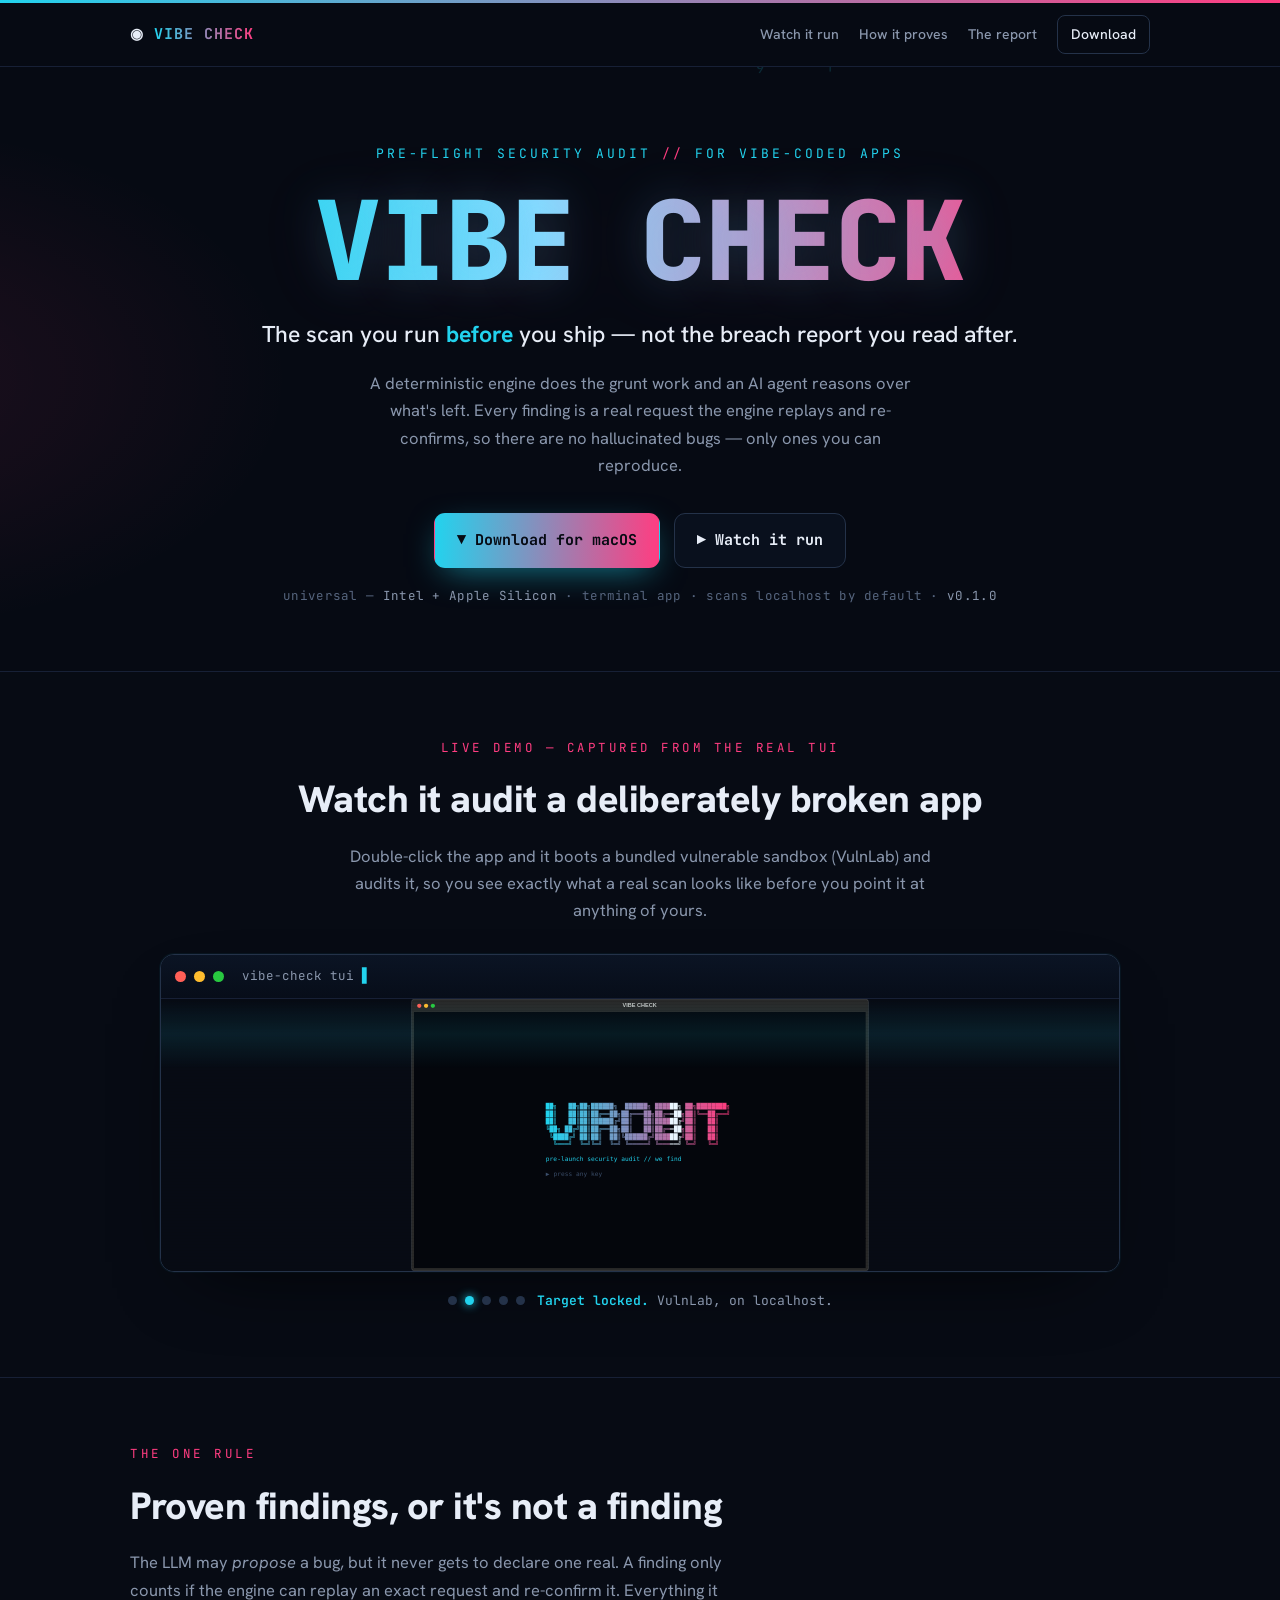
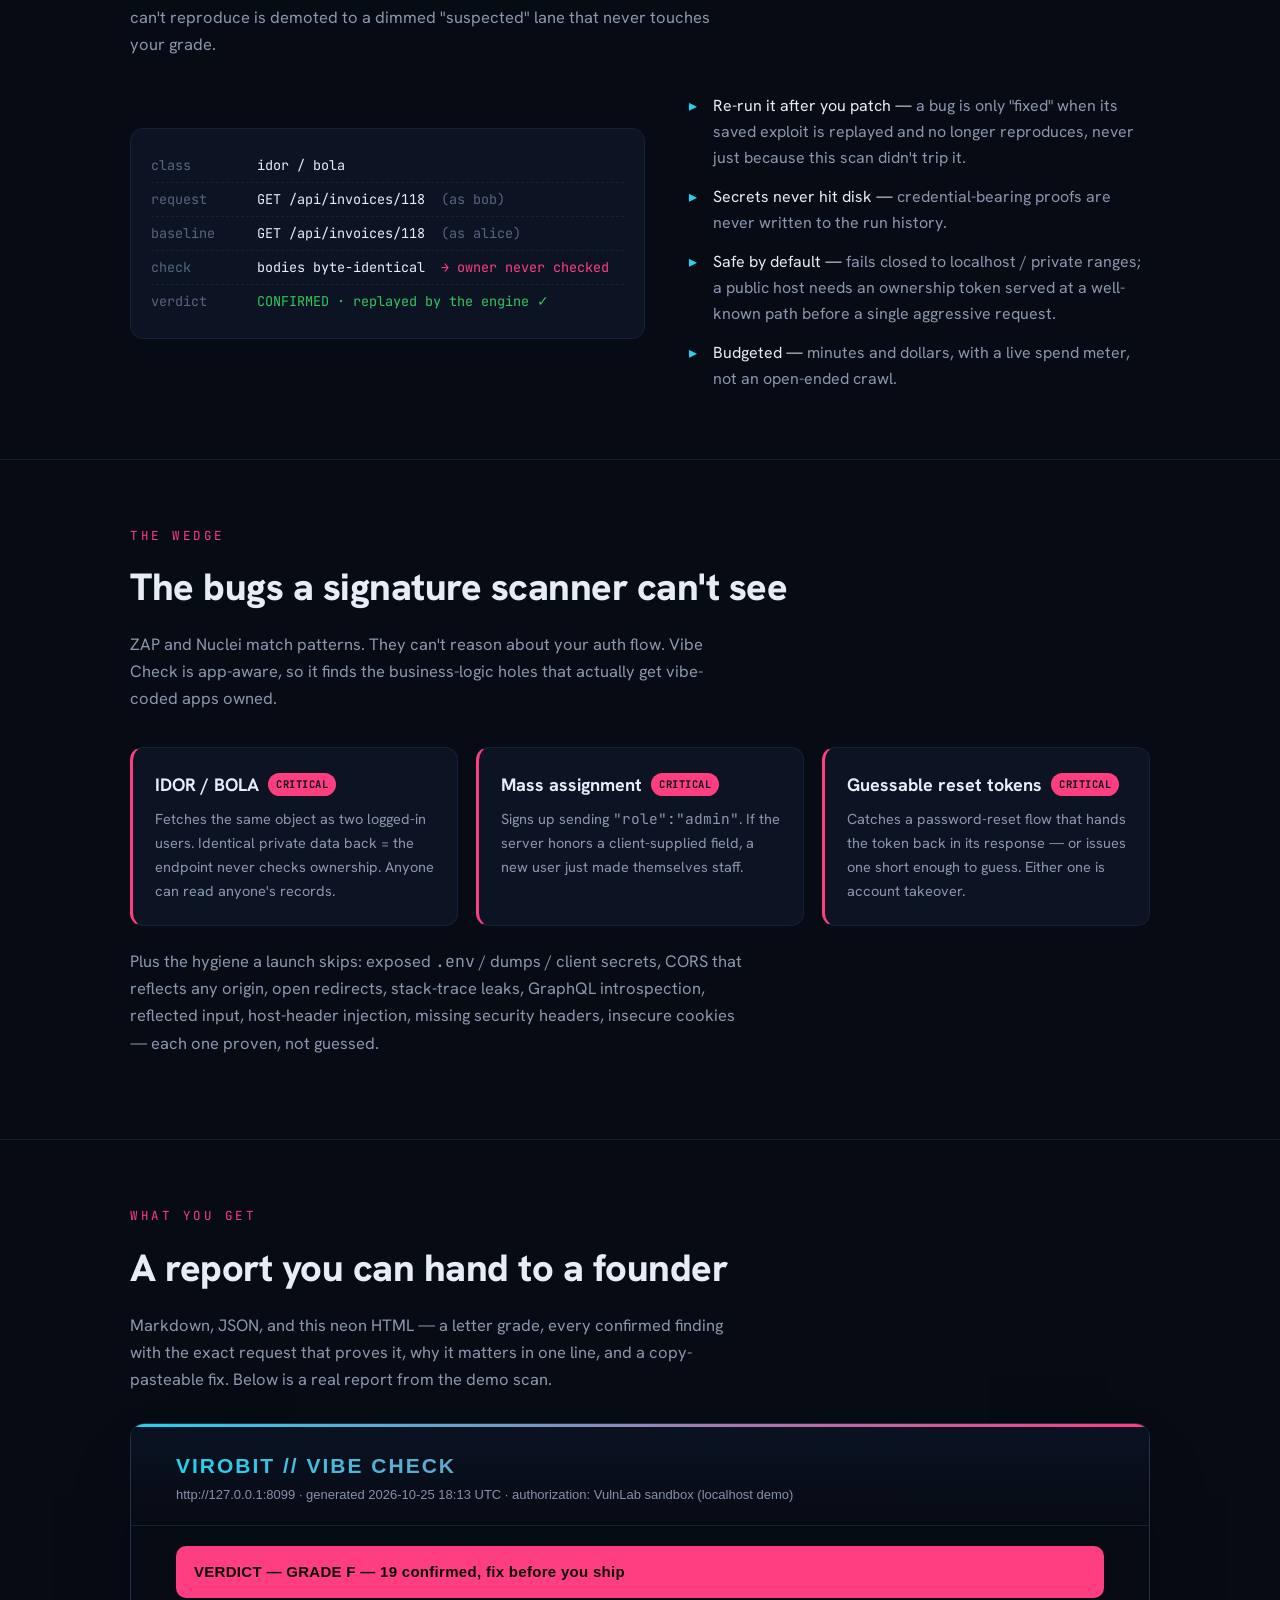
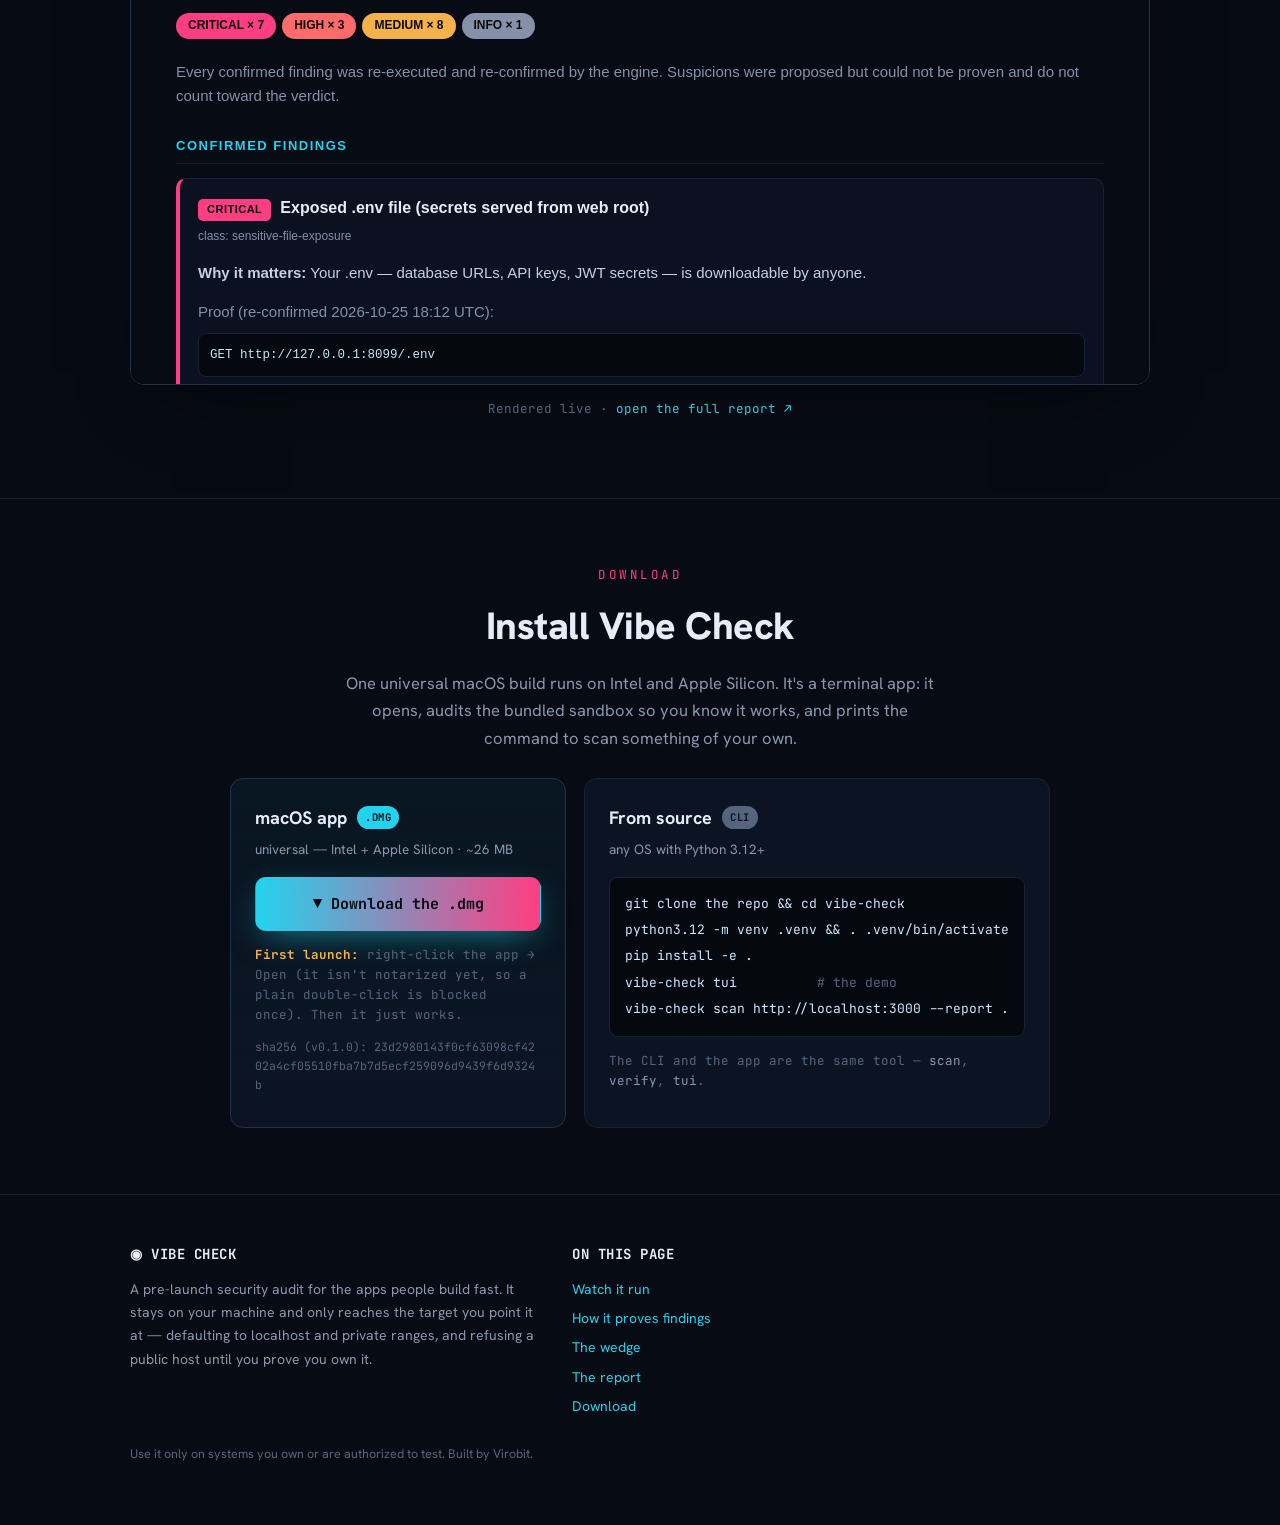
==== index.html @ 75e8737d "Vibe Check download page + showcase" ====
<!doctype html>
<html lang="en">
<head>
<meta charset="utf-8">
<meta name="viewport" content="width=device-width, initial-scale=1, viewport-fit=cover">
<title>Vibe Check</title>
<meta name="description" content="A light security audit you run before you ship a vibe-coded app. Proven findings only — every bug replayed by the engine, not guessed by an LLM.">
<link rel="preconnect" href="https://fonts.googleapis.com">
<link rel="preconnect" href="https://fonts.gstatic.com" crossorigin>
<link href="https://fonts.googleapis.com/css2?family=Hanken+Grotesk:wght@400;500;600;800&family=JetBrains+Mono:wght@400;500;700;800&display=swap" rel="stylesheet">
<style>
  /* Layout: a single dark "terminal screen" column — neon-on-navy, the program's own palette.
     Committed single dark theme by design (a neon terminal), so every color is explicit. */
  :root{
    --bg:#070b14; --bg2:#0a0f1c; --panel:#0c1424; --line:#172036; --line2:#243249;
    --cyan:#22d3ee; --mag:#ff3d81; --ink:#e7edf7; --mut:#8a97ad; --dim:#56657e;
    --crit:#ff3d81; --warn:#f5b14a; --ok:#34c759;
    --mono:"JetBrains Mono",ui-monospace,SFMono-Regular,Menlo,monospace;
    --sans:"Hanken Grotesk",ui-sans-serif,-apple-system,"Segoe UI",Roboto,sans-serif;
    --maxw:1060px;
    color-scheme:dark;
  }
  *{box-sizing:border-box}
  html{-webkit-text-size-adjust:100%}
  body{
    margin:0; background:var(--bg); color:var(--ink);
    font:16px/1.65 var(--sans); overflow-x:hidden;
    background-image:
      radial-gradient(900px 500px at 80% -10%, rgba(34,211,238,.10), transparent 60%),
      radial-gradient(760px 460px at -10% 8%, rgba(255,61,129,.10), transparent 55%);
  }
  a{color:var(--cyan); text-decoration:none}
  a:hover{text-decoration:underline}
  .wrap{max-width:var(--maxw); margin:0 auto;
    padding-left:max(20px,env(safe-area-inset-left,0px)); padding-right:max(20px,env(safe-area-inset-right,0px));}
  .mono{font-family:var(--mono)}
  h1,h2,h3{text-wrap:balance; margin:0}

  /* top hairline */
  .beam{height:3px; background:linear-gradient(90deg,var(--cyan),var(--mag)); position:sticky; top:0; z-index:40}

  /* nav */
  nav{border-bottom:1px solid var(--line); background:rgba(7,11,20,.78); backdrop-filter:blur(8px);
    position:sticky; top:3px; z-index:30}
  nav .wrap{display:flex; align-items:center; gap:18px; padding-block:12px}
  .brandmark{font-family:var(--mono); font-weight:800; letter-spacing:1px; font-size:15px; color:var(--ink)}
  .brandmark b{background:linear-gradient(90deg,var(--cyan),var(--mag)); -webkit-background-clip:text; background-clip:text; color:transparent}
  nav .links{margin-left:auto; display:flex; gap:20px; align-items:center}
  nav .links a{color:var(--mut); font-size:14px; font-weight:500}
  nav .links a:hover{color:var(--ink); text-decoration:none}
  .ghost{border:1px solid var(--line2); border-radius:8px; padding:7px 13px !important; color:var(--ink) !important}
  .ghost:hover{border-color:var(--cyan)}

  /* hero */
  header.hero{position:relative; overflow:hidden; border-bottom:1px solid var(--line)}
  #rain{position:absolute; inset:0; width:100%; height:100%; opacity:.16; pointer-events:none}
  .hero .wrap{position:relative; z-index:2; padding-block:76px 64px; text-align:center}
  .eyebrow{font-family:var(--mono); font-size:13px; letter-spacing:3px; text-transform:uppercase; color:var(--cyan); margin-bottom:22px}
  .eyebrow .dot{color:var(--mag)}
  .wordmark{font-family:var(--mono); font-weight:800; line-height:.98; letter-spacing:-1px;
    font-size:clamp(46px,11vw,110px);
    background:linear-gradient(92deg,var(--cyan) 10%,#8bd9ff 40%,var(--mag) 92%);
    -webkit-background-clip:text; background-clip:text; color:transparent;
    text-shadow:0 0 44px rgba(34,211,238,.18); filter:drop-shadow(0 4px 30px rgba(255,61,129,.12))}
  .tag{font-size:clamp(18px,2.6vw,23px); color:var(--ink); max-width:none; margin:22px auto 0; font-weight:500}
  .tag b{color:var(--cyan); font-weight:700}
  .lede{color:var(--mut); max-width:62ch; margin:16px auto 0; font-size:16.5px}
  .cta{display:flex; gap:14px; justify-content:center; flex-wrap:wrap; margin-top:34px}
  .btn{font-family:var(--mono); font-weight:700; font-size:15px; border-radius:11px; padding:14px 22px;
    display:inline-flex; align-items:center; gap:10px; cursor:pointer; border:1px solid transparent; transition:transform .08s ease, box-shadow .2s ease}
  .btn:hover{text-decoration:none; transform:translateY(-1px)}
  .btn-primary{background:linear-gradient(92deg,var(--cyan),var(--mag)); color:#060a12;
    box-shadow:0 10px 34px -10px rgba(34,211,238,.6)}
  .btn-primary:hover{box-shadow:0 14px 40px -10px rgba(255,61,129,.65)}
  .btn-ghost{border-color:var(--line2); color:var(--ink); background:rgba(12,20,36,.6)}
  .btn-ghost:hover{border-color:var(--cyan)}
  .herometa{margin-top:18px; font-family:var(--mono); font-size:12.5px; color:var(--dim); letter-spacing:.3px}
  .herometa span{color:var(--mut)}

  /* sections */
  section{padding-block:66px; border-bottom:1px solid var(--line)}
  .kicker{font-family:var(--mono); font-size:12.5px; letter-spacing:2.5px; text-transform:uppercase; color:var(--mag); margin-bottom:10px}
  .h2{font-size:clamp(26px,4vw,38px); font-weight:800; letter-spacing:-.5px; font-family:var(--sans)}
  .sub{color:var(--mut); margin-top:12px; max-width:68ch; font-size:16.5px}
  .center{text-align:center} .center .sub{margin-inline:auto}

  /* terminal player */
  .term{margin:30px auto 0; max-width:960px; border:1px solid var(--line2); border-radius:14px; overflow:hidden;
    background:#05080f; box-shadow:0 30px 80px -40px rgba(0,0,0,.9), 0 0 0 1px rgba(34,211,238,.05)}
  .termbar{display:flex; align-items:center; gap:8px; padding:11px 14px; background:linear-gradient(180deg,#0b1424,#070d19); border-bottom:1px solid var(--line)}
  .termbar i{width:11px; height:11px; border-radius:50%; display:inline-block}
  .termbar i:nth-child(1){background:#ff5f57} .termbar i:nth-child(2){background:#febc2e} .termbar i:nth-child(3){background:#28c840}
  .termtitle{margin-left:10px; font-family:var(--mono); font-size:12.5px; color:var(--mut)}
  .termtitle .blink{color:var(--cyan); animation:blink 1.1s steps(1) infinite}
  @keyframes blink{50%{opacity:0}}
  .screen{position:relative; aspect-ratio:120/34; background:#070b14}
  .screen img{position:absolute; inset:0; width:100%; height:100%; object-fit:contain; opacity:0; transition:opacity .5s ease}
  .screen img.on{opacity:1}
  .screen::after{content:""; position:absolute; inset:0; pointer-events:none;
    background:repeating-linear-gradient(180deg,rgba(0,0,0,0) 0 2px,rgba(0,0,0,.14) 2px 3px); mix-blend-mode:overlay; opacity:.5}
  .scanline{position:absolute; left:0; right:0; height:70px; pointer-events:none; z-index:3;
    background:linear-gradient(180deg,transparent,rgba(34,211,238,.10),transparent); animation:sweep 5.5s linear infinite}
  @keyframes sweep{0%{top:-70px} 100%{top:100%}}
  .caption{display:flex; align-items:center; gap:12px; justify-content:center; margin-top:18px; flex-wrap:wrap}
  .dots{display:flex; gap:8px}
  .dots button{width:9px; height:9px; border-radius:50%; border:0; padding:0; background:var(--line2); cursor:pointer}
  .dots button.on{background:var(--cyan); box-shadow:0 0 10px var(--cyan)}
  .capt{font-family:var(--mono); font-size:13px; color:var(--mut); min-height:1.3em}
  .capt b{color:var(--cyan); font-weight:600}

  /* grid cards */
  .grid{display:grid; grid-template-columns:repeat(3,1fr); gap:18px; margin-top:34px}
  .card{background:var(--panel); border:1px solid var(--line); border-radius:13px; padding:22px}
  .card h3{font-family:var(--sans); font-size:18px; font-weight:700; margin-bottom:8px; display:flex; align-items:center; gap:9px}
  .card p{color:var(--mut); font-size:14.5px; margin:0}
  .chip{font-family:var(--mono); font-size:10.5px; font-weight:700; letter-spacing:.5px; padding:3px 8px; border-radius:999px; color:#07101e; text-transform:uppercase}
  .chip.crit{background:var(--crit)} .chip.high{background:#ff7a9c} .chip.med{background:var(--warn)}
  .wedge .card{border-left:3px solid var(--mag)}

  /* thesis split */
  .split{display:grid; grid-template-columns:1.05fr .95fr; gap:40px; align-items:center; margin-top:14px}
  .proof{background:var(--panel); border:1px solid var(--line); border-radius:13px; padding:20px; font-family:var(--mono); font-size:13.5px; line-height:1.7}
  .proof .ln{display:flex; gap:10px; padding:5px 0; border-bottom:1px dashed var(--line)}
  .proof .ln:last-child{border-bottom:0}
  .proof .k{color:var(--dim); flex:0 0 96px}
  .proof .v{color:var(--ink); min-width:0; word-break:break-word}
  .proof .ok{color:var(--ok)} .proof .no{color:var(--crit)}
  ul.ticks{list-style:none; padding:0; margin:18px 0 0; display:flex; flex-direction:column; gap:12px}
  ul.ticks li{padding-left:28px; position:relative; color:var(--ink)}
  ul.ticks li::before{content:"▸"; position:absolute; left:4px; color:var(--cyan)}
  ul.ticks li span{color:var(--mut)}

  /* report */
  .reportframe{margin-top:30px; border:1px solid var(--line2); border-radius:14px; overflow:hidden; background:#05080f;
    box-shadow:0 30px 80px -42px rgba(0,0,0,.9)}
  .reportframe iframe{width:100%; height:560px; border:0; background:#070b14; display:block}

  /* install */
  .install .wrap{max-width:860px}
  .dlrow{display:grid; grid-template-columns:1fr 1fr; gap:18px; margin-top:26px}
  .dlcard{background:var(--panel); border:1px solid var(--line); border-radius:13px; padding:24px}
  .dlcard.macos{border-color:var(--line2); background:linear-gradient(180deg,rgba(34,211,238,.06),var(--panel))}
  .dlcard h3{font-size:18px; display:flex; align-items:center; gap:10px; margin-bottom:6px}
  .dlcard .os{color:var(--mut); font-size:13.5px; margin-bottom:16px}
  .dlcard pre{margin:0; background:#05080f; border:1px solid var(--line); border-radius:9px; padding:13px 15px; overflow-x:auto}
  .dlcard code{font-family:var(--mono); font-size:13px; color:#cfe8ff}
  .note{font-family:var(--mono); font-size:12.5px; color:var(--dim); margin-top:14px; line-height:1.6}
  .note b{color:var(--warn)}
  .hashline{font-family:var(--mono); font-size:11.5px; color:var(--dim); word-break:break-all; margin-top:12px}

  footer{padding-block:48px; color:var(--mut); font-size:14px}
  footer .wrap{display:flex; gap:26px; flex-wrap:wrap; align-items:flex-start}
  footer .col{min-width:0}
  footer b{color:var(--ink); font-family:var(--mono); letter-spacing:.5px}
  .safe{max-width:52ch}
  .muted{color:var(--dim); font-size:12.5px; margin-top:26px}

  @media (max-width:820px){
    .grid{grid-template-columns:1fr} .split{grid-template-columns:1fr; gap:24px} .dlrow{grid-template-columns:1fr}
    nav .links a:not(.ghost){display:none}
  }
  @media (prefers-reduced-motion:reduce){
    #rain{display:none} .scanline{display:none}
    .screen img{transition:none} .termtitle .blink{animation:none}
    .btn:hover{transform:none}
  }
</style>
</head>
<body>
<div class="beam"></div>
<nav><div class="wrap">
  <span class="brandmark">◉ <b>VIBE&nbsp;CHECK</b></span>
  <div class="links">
    <a href="#watch">Watch it run</a>
    <a href="#proof">How it proves</a>
    <a href="#report">The report</a>
    <a href="#install" class="ghost">Download</a>
  </div>
</div></nav>

<header class="hero">
  <canvas id="rain"></canvas>
  <div class="wrap">
    <div class="eyebrow">pre-flight security audit <span class="dot">//</span> for vibe-coded apps</div>
    <h1 class="wordmark" id="wordmark" aria-label="Vibe Check">VIBE CHECK</h1>
    <p class="tag">The scan you run <b>before</b> you ship — not the breach report you read after.</p>
    <p class="lede">A deterministic engine does the grunt work and an AI agent reasons over what's left. Every finding is a real request the engine replays and re-confirms, so there are no hallucinated bugs — only ones you can reproduce.</p>
    <div class="cta">
      <a class="btn btn-primary" href="#install">▼ Download for macOS</a>
      <a class="btn btn-ghost" href="#watch">▶ Watch it run</a>
    </div>
    <div class="herometa">universal — <span>Intel + Apple&nbsp;Silicon</span> · terminal app · scans localhost by default · <span>v0.1.0</span></div>
  </div>
</header>

<section id="watch" class="center">
  <div class="wrap">
    <div class="kicker">live demo — captured from the real TUI</div>
    <h2 class="h2">Watch it audit a deliberately broken app</h2>
    <p class="sub">Double-click the app and it boots a bundled vulnerable sandbox (VulnLab) and audits it, so you see exactly what a real scan looks like before you point it at anything of yours.</p>
    <div class="term" id="player">
      <div class="termbar"><i></i><i></i><i></i><span class="termtitle">vibe-check tui&nbsp;<span class="blink">▋</span></span></div>
      <div class="screen" id="screen">
        <div class="scanline"></div>
        <!-- frames injected / toggled by JS -->
      </div>
    </div>
    <div class="caption">
      <div class="dots" id="dots" role="tablist" aria-label="demo stages"></div>
      <div class="capt" id="capt"></div>
    </div>
  </div>
</section>

<section id="proof">
  <div class="wrap">
    <div class="kicker">the one rule</div>
    <h2 class="h2">Proven findings, or it's not a finding</h2>
    <p class="sub">The LLM may <em>propose</em> a bug, but it never gets to declare one real. A finding only counts if the engine can replay an exact request and re-confirm it. Everything it can't reproduce is demoted to a dimmed "suspected" lane that never touches your grade.</p>
    <div class="split">
      <div class="proof" aria-hidden="true">
        <div class="ln"><span class="k">class</span><span class="v">idor / bola</span></div>
        <div class="ln"><span class="k">request</span><span class="v">GET /api/invoices/118 &nbsp;<span style="color:var(--dim)">(as bob)</span></span></div>
        <div class="ln"><span class="k">baseline</span><span class="v">GET /api/invoices/118 &nbsp;<span style="color:var(--dim)">(as alice)</span></span></div>
        <div class="ln"><span class="k">check</span><span class="v">bodies byte-identical &nbsp;<span class="no">→ owner never checked</span></span></div>
        <div class="ln"><span class="k">verdict</span><span class="v ok">CONFIRMED · replayed by the engine ✓</span></div>
      </div>
      <div>
        <ul class="ticks">
          <li>Re-run it after you patch — <span>a bug is only "fixed" when its saved exploit is replayed and no longer reproduces, never just because this scan didn't trip it.</span></li>
          <li>Secrets never hit disk — <span>credential-bearing proofs are never written to the run history.</span></li>
          <li>Safe by default — <span>fails closed to localhost / private ranges; a public host needs an ownership token served at a well-known path before a single aggressive request.</span></li>
          <li>Budgeted — <span>minutes and dollars, with a live spend meter, not an open-ended crawl.</span></li>
        </ul>
      </div>
    </div>
  </div>
</section>

<section id="wedge">
  <div class="wrap">
    <div class="kicker">the wedge</div>
    <h2 class="h2">The bugs a signature scanner can't see</h2>
    <p class="sub">ZAP and Nuclei match patterns. They can't reason about your auth flow. Vibe Check is app-aware, so it finds the business-logic holes that actually get vibe-coded apps owned.</p>
    <div class="grid wedge">
      <div class="card">
        <h3>IDOR / BOLA <span class="chip crit">critical</span></h3>
        <p>Fetches the same object as two logged-in users. Identical private data back = the endpoint never checks ownership. Anyone can read anyone's records.</p>
      </div>
      <div class="card">
        <h3>Mass assignment <span class="chip crit">critical</span></h3>
        <p>Signs up sending <span class="mono">"role":"admin"</span>. If the server honors a client-supplied field, a new user just made themselves staff.</p>
      </div>
      <div class="card">
        <h3>Guessable reset tokens <span class="chip crit">critical</span></h3>
        <p>Catches a password-reset flow that hands the token back in its response — or issues one short enough to guess. Either one is account takeover.</p>
      </div>
    </div>
    <p class="sub" style="margin-top:22px">Plus the hygiene a launch skips: exposed <span class="mono">.env</span> / dumps / client secrets, CORS that reflects any origin, open redirects, stack-trace leaks, GraphQL introspection, reflected input, host-header injection, missing security headers, insecure cookies — each one proven, not guessed.</p>
  </div>
</section>

<section id="report">
  <div class="wrap">
    <div class="kicker">what you get</div>
    <h2 class="h2">A report you can hand to a founder</h2>
    <p class="sub">Markdown, JSON, and this neon HTML — a letter grade, every confirmed finding with the exact request that proves it, why it matters in one line, and a copy-pasteable fix. Below is a real report from the demo scan.</p>
    <div class="reportframe">
      <iframe src="assets/report/report.html" title="Vibe Check sample report" loading="lazy"></iframe>
    </div>
    <p class="note" style="text-align:center">Rendered live · <a href="assets/report/report.html" target="_blank" rel="noopener">open the full report ↗</a></p>
  </div>
</section>

<section id="install" class="install">
  <div class="wrap center">
    <div class="kicker">download</div>
    <h2 class="h2">Install Vibe Check</h2>
    <p class="sub">One universal macOS build runs on Intel and Apple Silicon. It's a terminal app: it opens, audits the bundled sandbox so you know it works, and prints the command to scan something of your own.</p>
  </div>
  <div class="wrap">
    <div class="dlrow">
      <div class="dlcard macos">
        <h3>macOS app <span class="chip" style="background:var(--cyan)">.dmg</span></h3>
        <div class="os">universal — Intel + Apple Silicon · ~26 MB</div>
        <a class="btn btn-primary" id="dl-macos" href="#install" style="width:100%; justify-content:center">▼ Download the .dmg</a>
        <p class="note"><b>First launch:</b> right-click the app → Open (it isn't notarized yet, so a plain double-click is blocked once). Then it just works.</p>
        <div class="hashline" id="sha">sha256 (v0.1.0): 23d2980143f0cf63098cf4202a4cf05510fba7b7d5ecf259096d9439f6d9324b</div>
      </div>
      <div class="dlcard">
        <h3>From source <span class="chip" style="background:var(--dim)">CLI</span></h3>
        <div class="os">any OS with Python 3.12+</div>
        <pre><code>git clone the repo &amp;&amp; cd vibe-check
python3.12 -m venv .venv &amp;&amp; . .venv/bin/activate
pip install -e .
vibe-check tui          <span style="color:var(--dim)"># the demo</span>
vibe-check scan http://localhost:3000 --report .</code></pre>
        <p class="note">The CLI and the app are the same tool — <span class="mono" style="color:var(--mut)">scan</span>, <span class="mono" style="color:var(--mut)">verify</span>, <span class="mono" style="color:var(--mut)">tui</span>.</p>
      </div>
    </div>
  </div>
</section>

<footer>
  <div class="wrap">
    <div class="col safe">
      <b>◉ VIBE CHECK</b>
      <p style="margin:12px 0 0">A pre-launch security audit for the apps people build fast. It stays on your machine and only reaches the target you point it at — defaulting to localhost and private ranges, and refusing a public host until you prove you own it.</p>
    </div>
    <div class="col">
      <b>ON THIS PAGE</b>
      <p style="margin:12px 0 0; display:flex; flex-direction:column; gap:6px">
        <a href="#watch">Watch it run</a>
        <a href="#proof">How it proves findings</a>
        <a href="#wedge">The wedge</a>
        <a href="#report">The report</a>
        <a href="#install">Download</a>
      </p>
    </div>
  </div>
  <div class="wrap"><p class="muted">Use it only on systems you own or are authorized to test. Built by Virobit.</p></div>
</footer>

<script>
(function(){
  var reduce = matchMedia("(prefers-reduced-motion: reduce)").matches;

  /* ---- hero wordmark: scramble-decode ---- */
  (function(){
    var el = document.getElementById("wordmark");
    var target = "VIBE CHECK";
    if (reduce){ el.textContent = target; return; }
    var glyphs = "ABCDEFGHJKLMNPQRSTUVWXYZ0123456789/#*<>_".split("");
    var frame = 0, locked = 0;
    var id = setInterval(function(){
      frame++;
      if (frame % 2 === 0) locked = Math.min(target.length, locked + 1);
      var out = "";
      for (var i=0;i<target.length;i++){
        if (target[i] === " "){ out += " "; continue; }
        out += i < locked ? target[i] : glyphs[(Math.random()*glyphs.length)|0];
      }
      el.textContent = out;
      if (locked >= target.length){ el.textContent = target; clearInterval(id); }
    }, 55);
  })();

  /* ---- ambient hex rain ---- */
  (function(){
    if (reduce) return;
    var c = document.getElementById("rain"), x = c.getContext("2d"), W,H,cols,drops,fs=14;
    function size(){
      var r = c.getBoundingClientRect();
      W = c.width = r.width; H = c.height = r.height;
      cols = Math.floor(W/fs); drops = []; for (var i=0;i<cols;i++) drops[i] = Math.random()*-40;
    }
    function tick(){
      x.fillStyle = "rgba(7,11,20,.22)"; x.fillRect(0,0,W,H);
      x.font = fs+"px "+getComputedStyle(document.body).getPropertyValue("--mono");
      for (var i=0;i<cols;i++){
        var ch = (Math.random()<.5?"0123456789abcdef":"/\\|<>*#").charAt((Math.random()*16)|0);
        var y = drops[i]*fs;
        x.fillStyle = Math.random()<.04 ? "#ff3d81" : "#22d3ee";
        x.fillText(ch, i*fs, y);
        if (y > H && Math.random()>.975) drops[i] = 0;
        drops[i] += 0.5;
      }
      requestAnimationFrame(tick);
    }
    size(); addEventListener("resize", size); requestAnimationFrame(tick);
  })();

  /* ---- terminal frame player ---- */
  (function(){
    var frames = [
      {src:"assets/frames/00-boot.svg",    cap:"<b>Boot.</b> Secure-shell intro."},
      {src:"assets/frames/01-boot.svg",    cap:"<b>Target locked.</b> VulnLab, on localhost."},
      {src:"assets/frames/02-surface.svg", cap:"<b>Mapping the attack surface</b> — routes, forms, params."},
      {src:"assets/frames/04-findings.svg",cap:"<b>Proving findings</b> — each one replayed by the engine."},
      {src:"assets/frames/06-verdict.svg", cap:"<b>Verdict</b> — a security grade and the whole attack graph."}
    ];
    var screen = document.getElementById("screen"),
        dotsEl = document.getElementById("dots"),
        captEl = document.getElementById("capt"),
        imgs = [], i = 0, timer = null, paused = false;

    frames.forEach(function(f, n){
      var img = document.createElement("img");
      img.src = f.src; img.alt = "Vibe Check TUI — stage " + (n+1); img.loading = n < 2 ? "eager" : "lazy";
      screen.appendChild(img); imgs.push(img);
      var b = document.createElement("button"); b.setAttribute("role","tab");
      b.setAttribute("aria-label","stage " + (n+1));
      b.addEventListener("click", function(){ show(n); restart(); });
      dotsEl.appendChild(b);
    });
    var dots = dotsEl.children;

    function show(n){
      i = n;
      for (var k=0;k<imgs.length;k++){ imgs[k].classList.toggle("on", k===n); dots[k].classList.toggle("on", k===n); }
      captEl.innerHTML = frames[n].cap;
    }
    function next(){ show((i+1) % frames.length); }
    function start(){ if (reduce) return; timer = setInterval(function(){ if(!paused) next(); }, 2600); }
    function restart(){ if (timer){ clearInterval(timer); } start(); }

    show(0);
    if (reduce){ show(frames.length-1); }  // rest on the verdict when motion is reduced
    else start();
    var p = document.getElementById("player");
    p.addEventListener("mouseenter", function(){ paused = true; });
    p.addEventListener("mouseleave", function(){ paused = false; });
  })();

  /* ---- download wiring: set RELEASE to the releases URL once the repo is chosen ---- */
  (function(){
    var RELEASE = "https://github.com/chickenswaffle/vibe-check/releases/latest";
    if (RELEASE){
      document.getElementById("dl-macos").href = RELEASE;
      var hero = document.querySelector(".cta .btn-primary"); if (hero) hero.href = RELEASE;
    }
  })();
})();
</script>
</body>
</html>
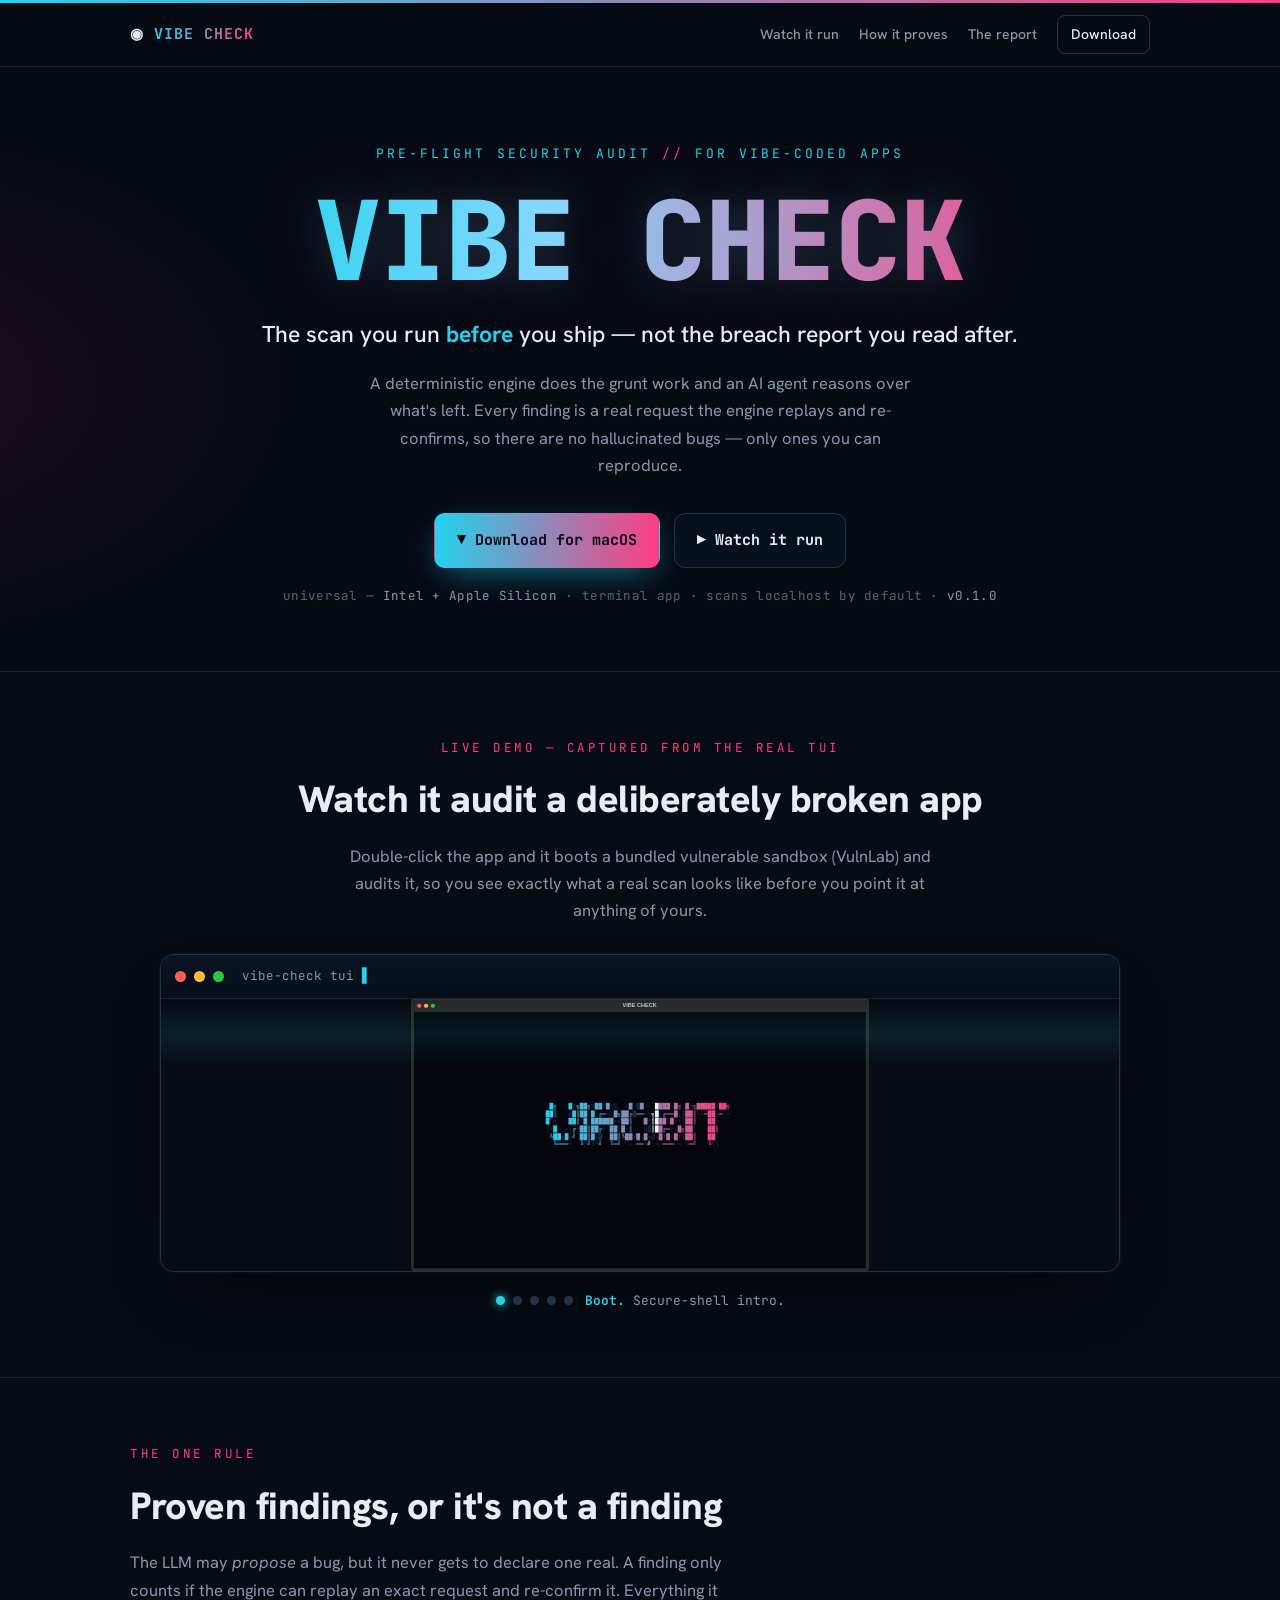
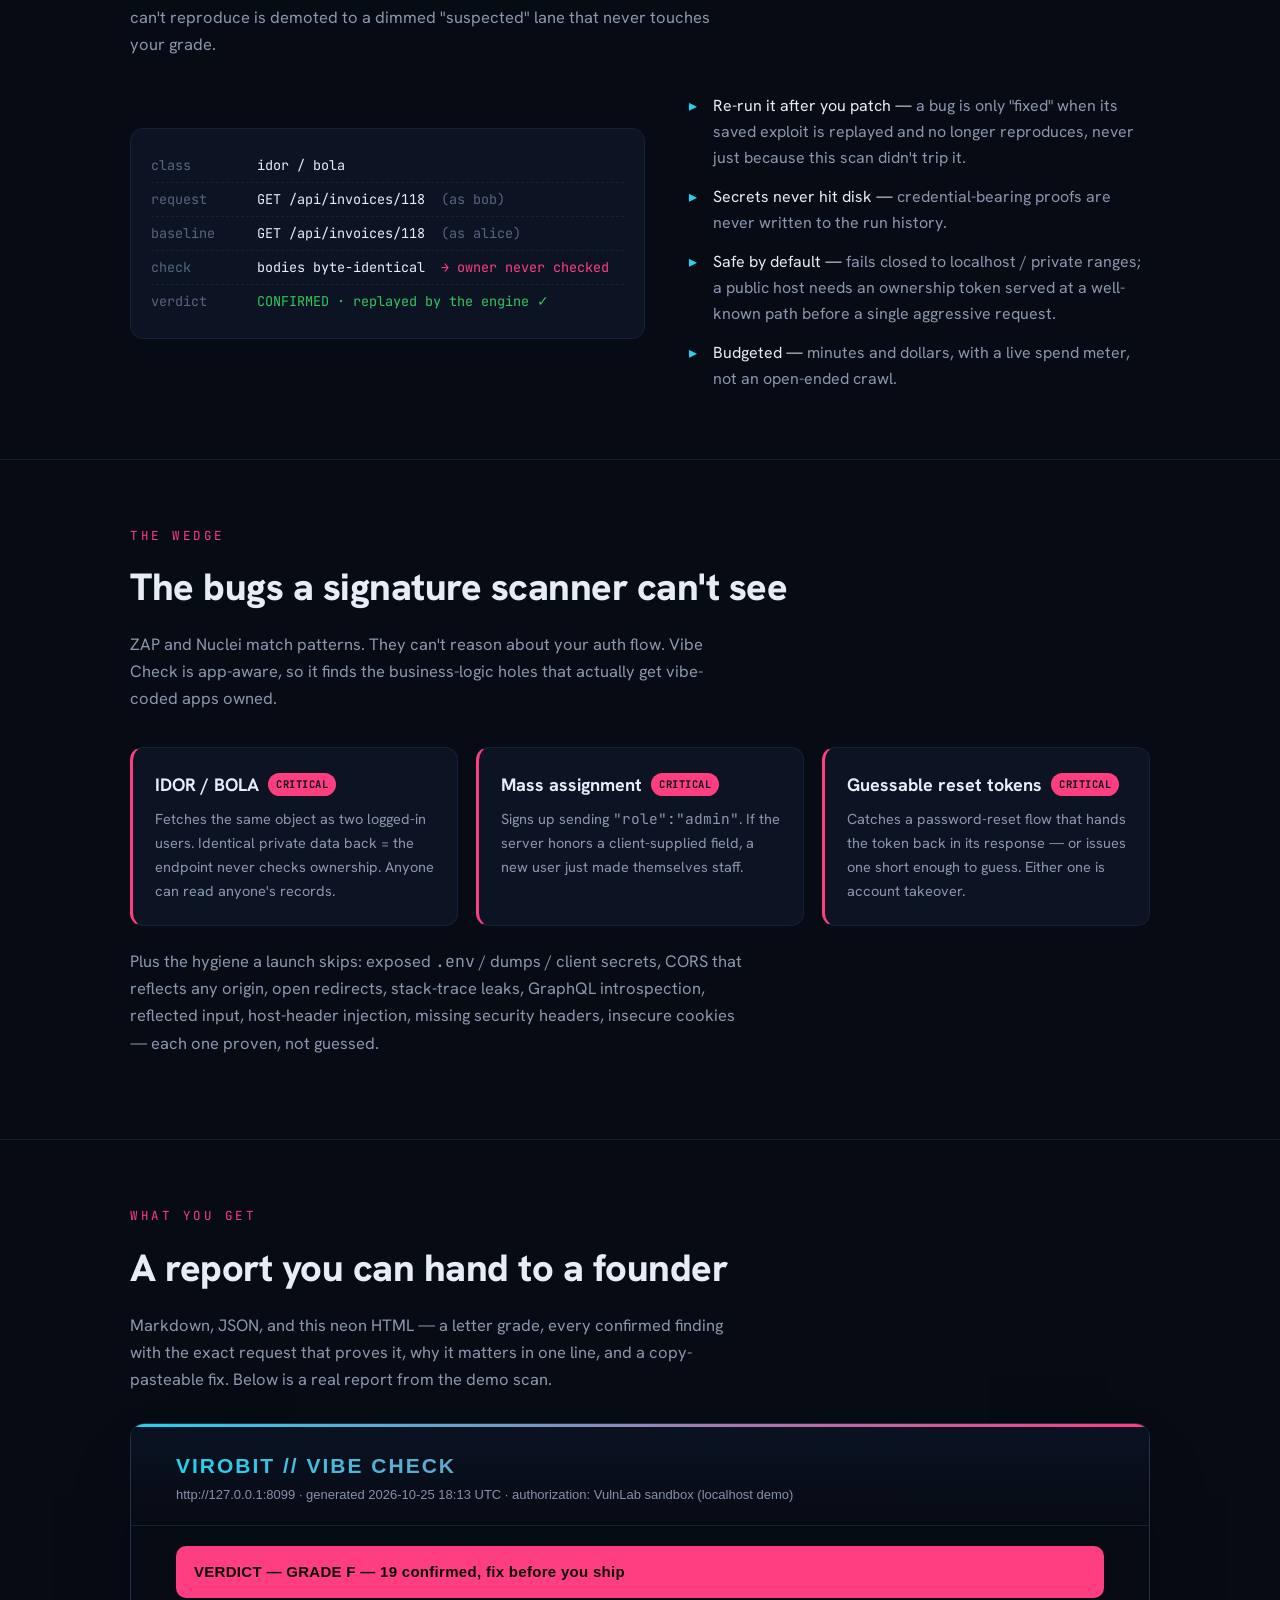
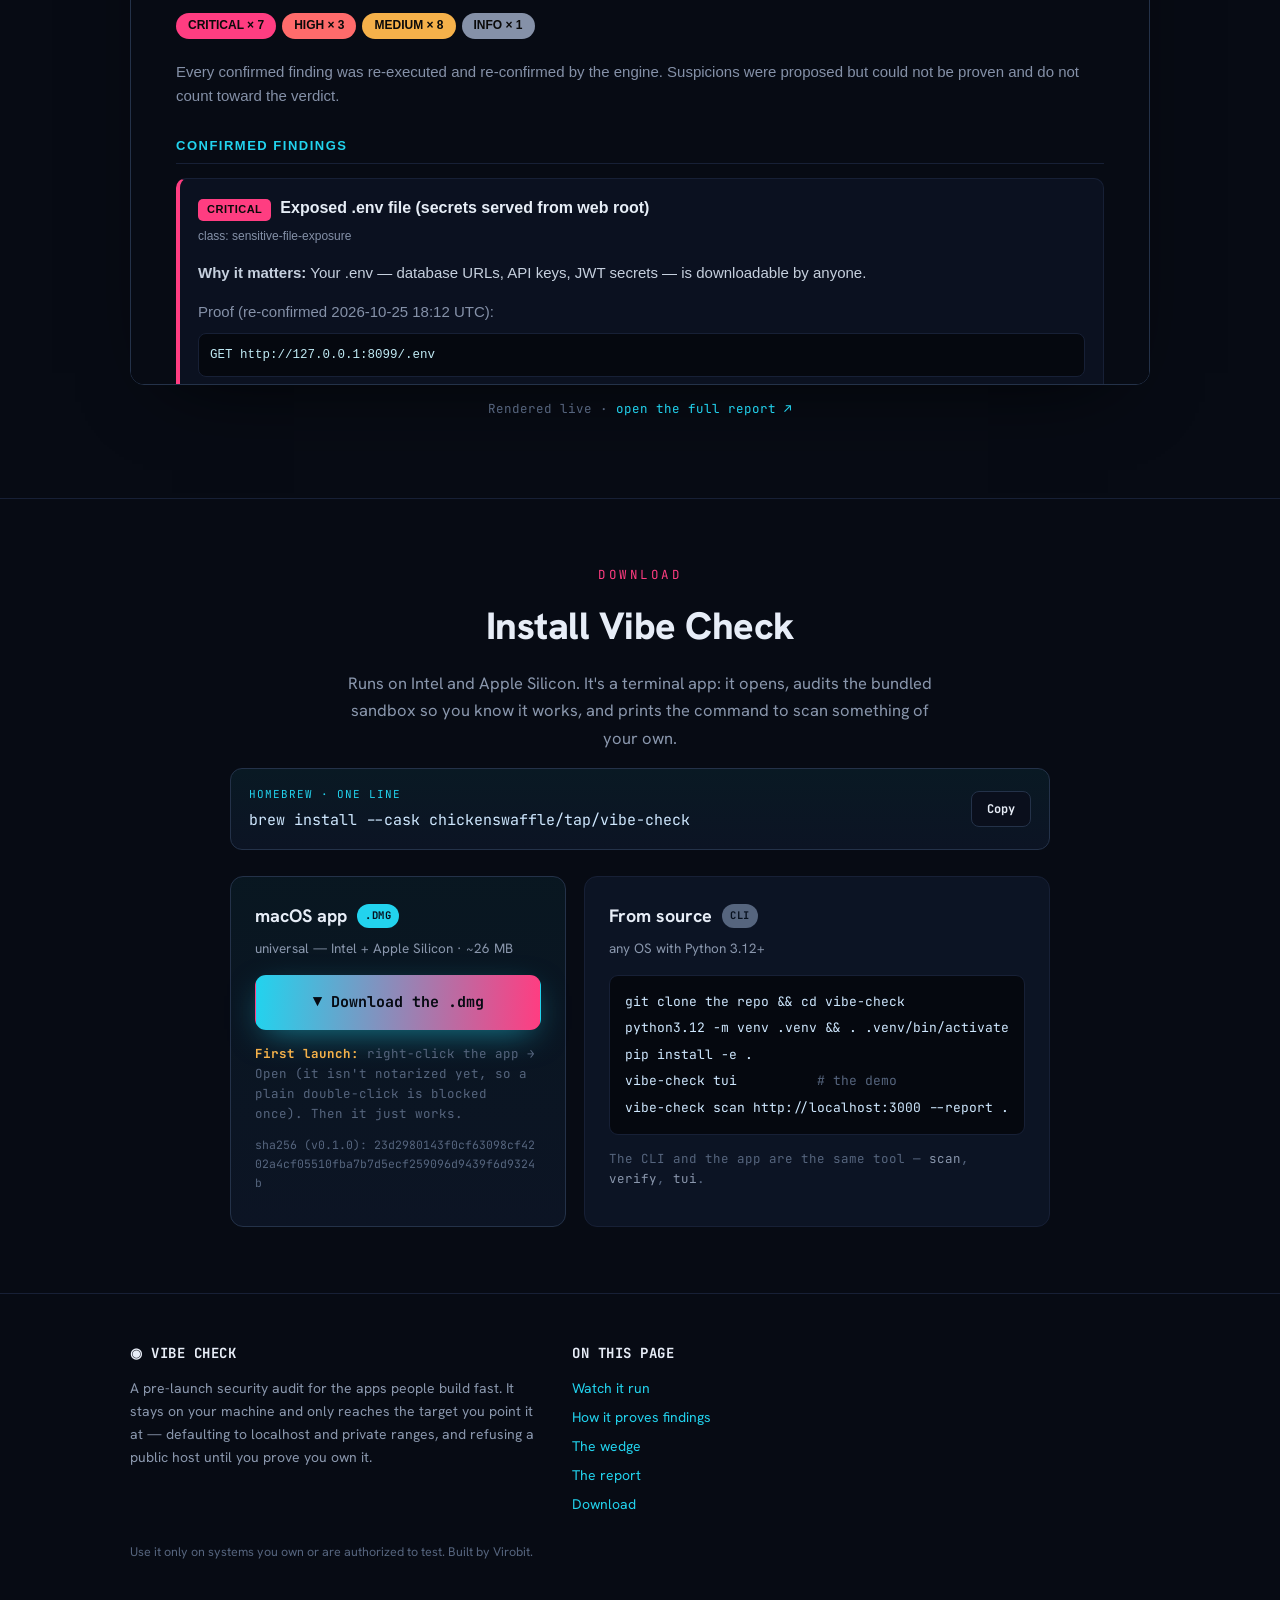
==== commit d2fba603: "Add Homebrew one-liner to the install section" ====
--- a/index.html
+++ b/index.html
@@ -148,6 +148,13 @@
   .note b{color:var(--warn)}
   .hashline{font-family:var(--mono); font-size:11.5px; color:var(--dim); word-break:break-all; margin-top:12px}
 
+  .brewbanner{display:flex; align-items:center; gap:14px; justify-content:space-between; flex-wrap:wrap;
+    background:linear-gradient(180deg,rgba(34,211,238,.07),var(--panel)); border:1px solid var(--line2);
+    border-radius:12px; padding:16px 18px; margin-bottom:22px}
+  .brewbanner .lbl{font-family:var(--mono); font-size:11px; letter-spacing:1px; text-transform:uppercase; color:var(--cyan); display:block; margin-bottom:5px}
+  .brewbanner code{font-family:var(--mono); font-size:15px; color:#cfe8ff; display:block; overflow-x:auto}
+  .copybtn{font-family:var(--mono); font-size:12px; font-weight:700; border:1px solid var(--line2); background:var(--bg2); color:var(--ink); border-radius:8px; padding:9px 15px; cursor:pointer; flex:0 0 auto}
+  .copybtn:hover{border-color:var(--cyan)} .copybtn.done{color:var(--ok); border-color:var(--ok)}
   footer{padding-block:48px; color:var(--mut); font-size:14px}
   footer .wrap{display:flex; gap:26px; flex-wrap:wrap; align-items:flex-start}
   footer .col{min-width:0}
@@ -276,9 +283,13 @@
   <div class="wrap center">
     <div class="kicker">download</div>
     <h2 class="h2">Install Vibe Check</h2>
-    <p class="sub">One universal macOS build runs on Intel and Apple Silicon. It's a terminal app: it opens, audits the bundled sandbox so you know it works, and prints the command to scan something of your own.</p>
-  </div>
-  <div class="wrap">
+    <p class="sub">Runs on Intel and Apple Silicon. It's a terminal app: it opens, audits the bundled sandbox so you know it works, and prints the command to scan something of your own.</p>
+  </div>
+  <div class="wrap">
+    <div class="brewbanner">
+      <div style="min-width:0"><span class="lbl">Homebrew &middot; one line</span><code id="brewcmd">brew install --cask chickenswaffle/tap/vibe-check</code></div>
+      <button class="copybtn" id="copybrew" type="button">Copy</button>
+    </div>
     <div class="dlrow">
       <div class="dlcard macos">
         <h3>macOS app <span class="chip" style="background:var(--cyan)">.dmg</span></h3>
@@ -420,6 +431,22 @@
       var hero = document.querySelector(".cta .btn-primary"); if (hero) hero.href = RELEASE;
     }
   })();
+
+  /* ---- copy the brew command ---- */
+  (function(){
+    var cb = document.getElementById("copybrew"); if (!cb) return;
+    cb.addEventListener("click", function(){
+      var txt = document.getElementById("brewcmd").textContent;
+      function flash(){ cb.textContent = "Copied"; cb.classList.add("done");
+        setTimeout(function(){ cb.textContent = "Copy"; cb.classList.remove("done"); }, 1600); }
+      try{
+        navigator.clipboard.writeText(txt).then(flash, function(){
+          var r = document.createRange(); r.selectNodeContents(document.getElementById("brewcmd"));
+          var s = getSelection(); s.removeAllRanges(); s.addRange(r); flash();
+        });
+      }catch(e){ flash(); }
+    });
+  })();
 })();
 </script>
 </body>
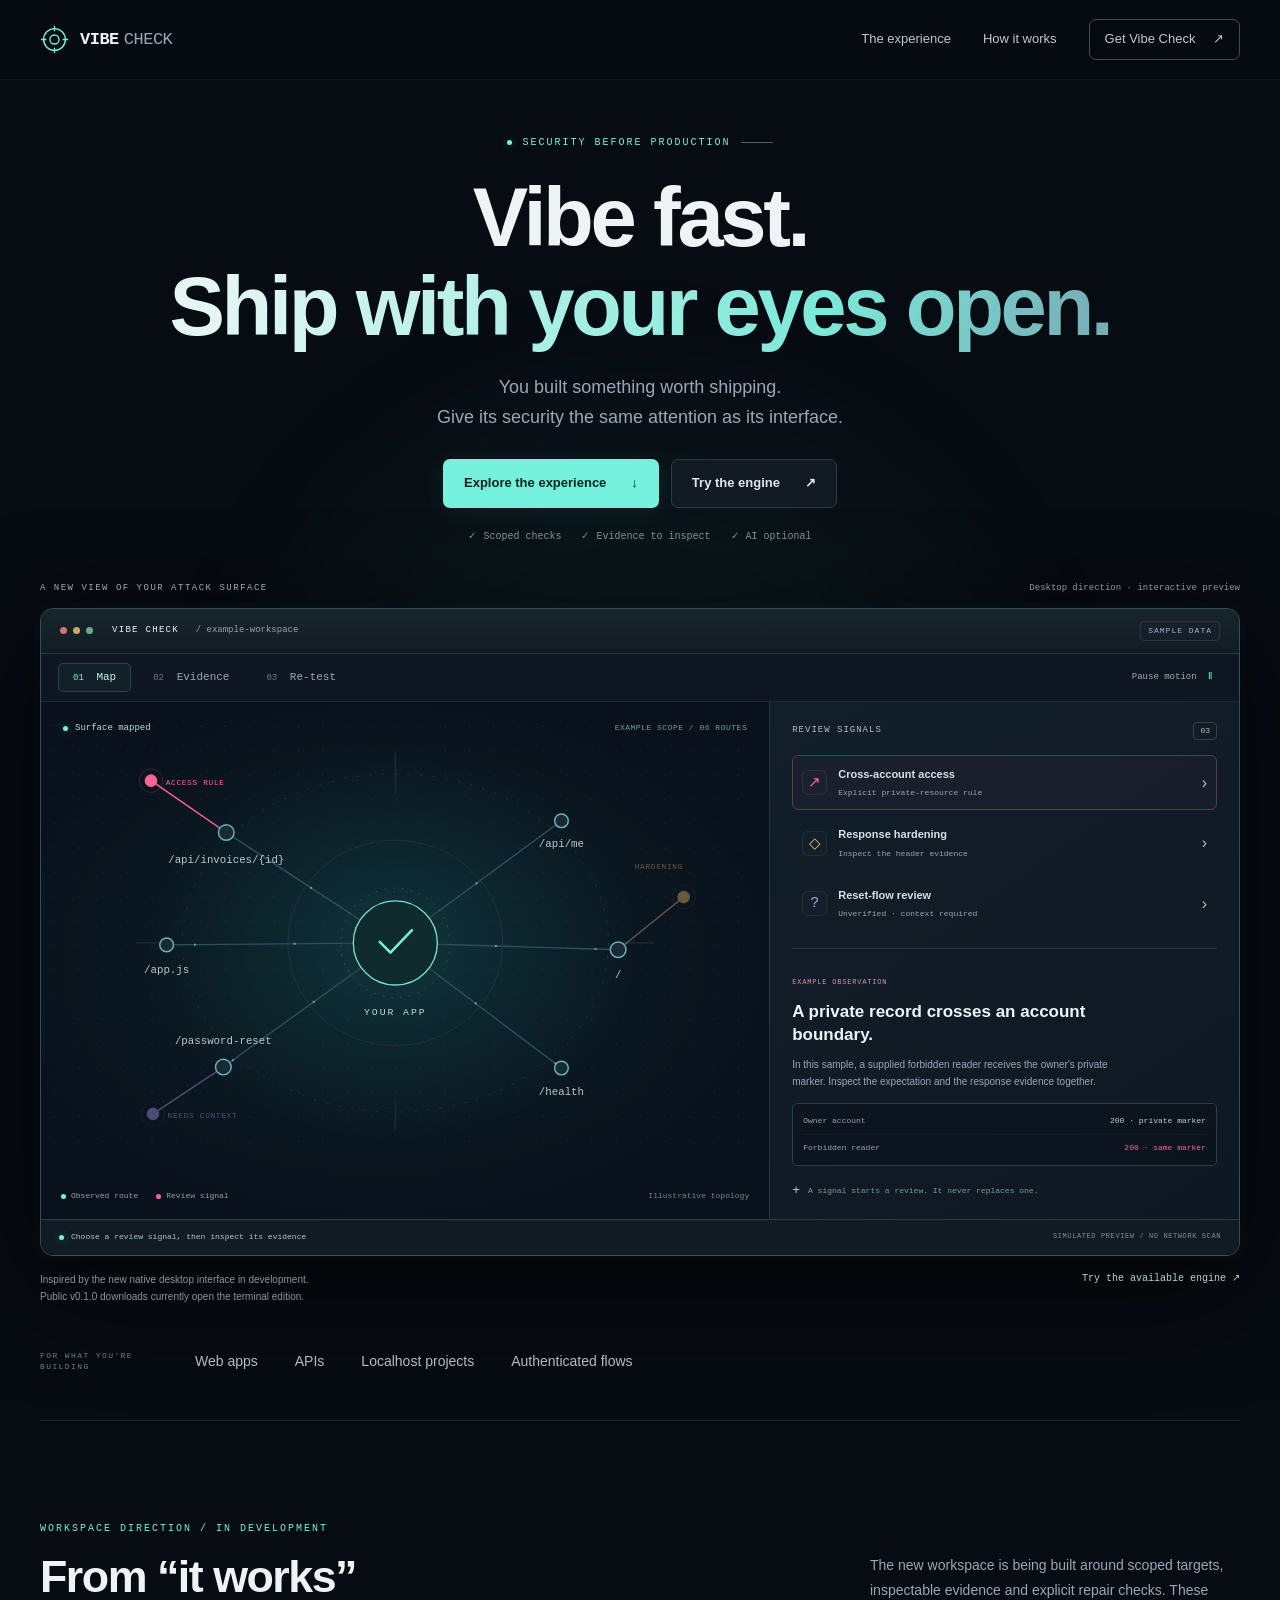
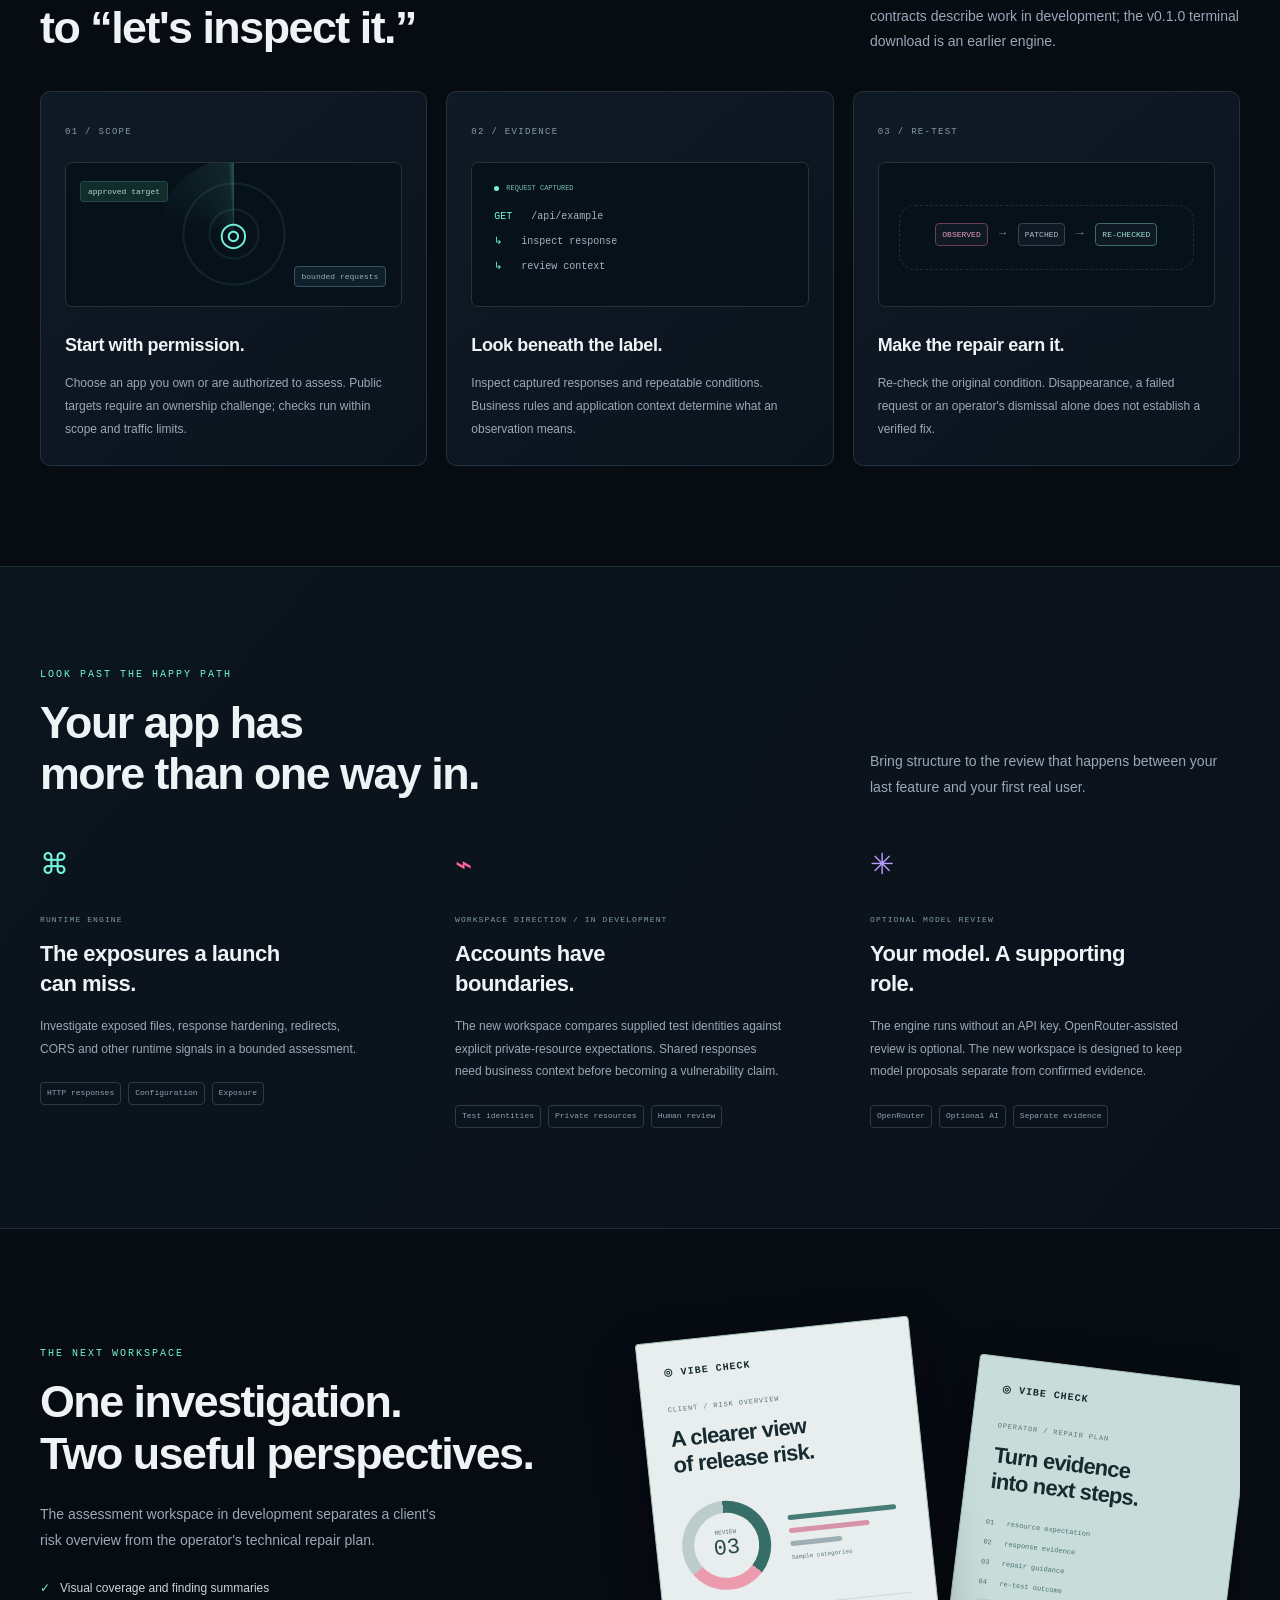
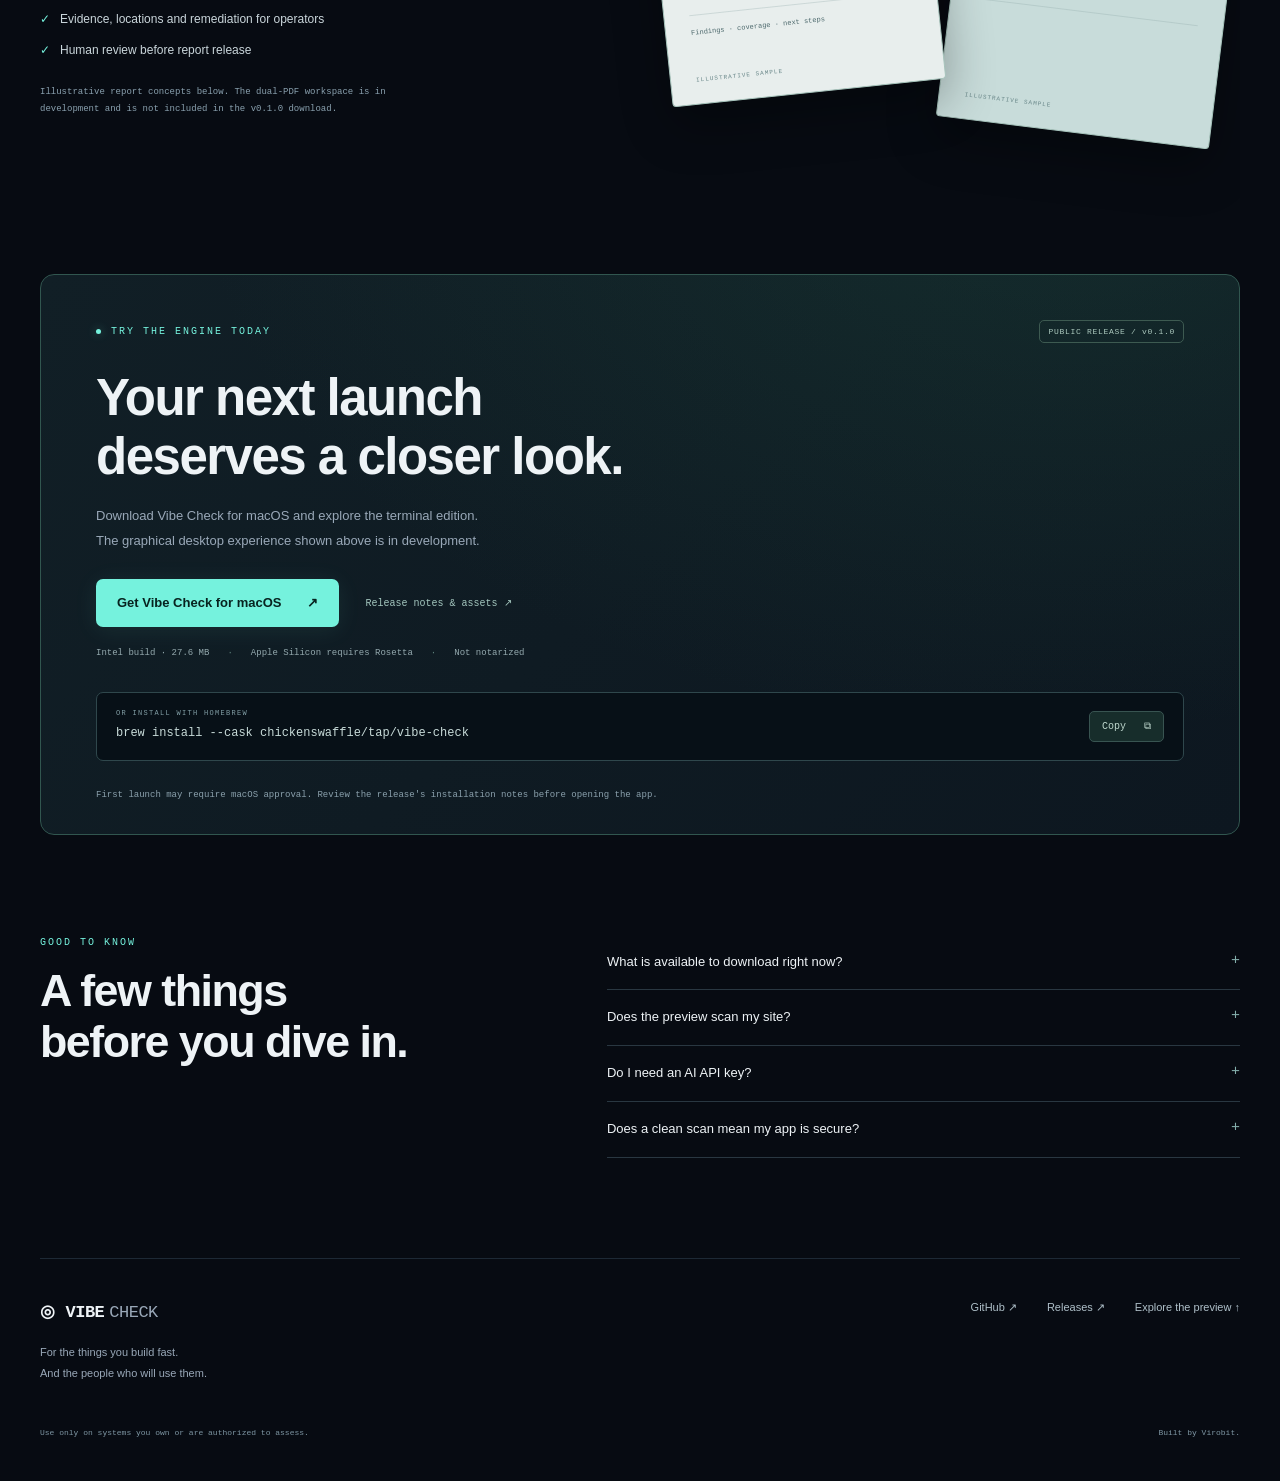
==== commit 84f80968: "codex: launch interactive desktop showcase and accurate release guide" ====
--- a/index.html
+++ b/index.html
@@ -1,453 +1,109 @@
 <!doctype html>
 <html lang="en">
 <head>
-<meta charset="utf-8">
-<meta name="viewport" content="width=device-width, initial-scale=1, viewport-fit=cover">
-<title>Vibe Check</title>
-<meta name="description" content="A light security audit you run before you ship a vibe-coded app. Proven findings only — every bug replayed by the engine, not guessed by an LLM.">
-<link rel="preconnect" href="https://fonts.googleapis.com">
-<link rel="preconnect" href="https://fonts.gstatic.com" crossorigin>
-<link href="https://fonts.googleapis.com/css2?family=Hanken+Grotesk:wght@400;500;600;800&family=JetBrains+Mono:wght@400;500;700;800&display=swap" rel="stylesheet">
-<style>
-  /* Layout: a single dark "terminal screen" column — neon-on-navy, the program's own palette.
-     Committed single dark theme by design (a neon terminal), so every color is explicit. */
-  :root{
-    --bg:#070b14; --bg2:#0a0f1c; --panel:#0c1424; --line:#172036; --line2:#243249;
-    --cyan:#22d3ee; --mag:#ff3d81; --ink:#e7edf7; --mut:#8a97ad; --dim:#56657e;
-    --crit:#ff3d81; --warn:#f5b14a; --ok:#34c759;
-    --mono:"JetBrains Mono",ui-monospace,SFMono-Regular,Menlo,monospace;
-    --sans:"Hanken Grotesk",ui-sans-serif,-apple-system,"Segoe UI",Roboto,sans-serif;
-    --maxw:1060px;
-    color-scheme:dark;
-  }
-  *{box-sizing:border-box}
-  html{-webkit-text-size-adjust:100%}
-  body{
-    margin:0; background:var(--bg); color:var(--ink);
-    font:16px/1.65 var(--sans); overflow-x:hidden;
-    background-image:
-      radial-gradient(900px 500px at 80% -10%, rgba(34,211,238,.10), transparent 60%),
-      radial-gradient(760px 460px at -10% 8%, rgba(255,61,129,.10), transparent 55%);
-  }
-  a{color:var(--cyan); text-decoration:none}
-  a:hover{text-decoration:underline}
-  .wrap{max-width:var(--maxw); margin:0 auto;
-    padding-left:max(20px,env(safe-area-inset-left,0px)); padding-right:max(20px,env(safe-area-inset-right,0px));}
-  .mono{font-family:var(--mono)}
-  h1,h2,h3{text-wrap:balance; margin:0}
-
-  /* top hairline */
-  .beam{height:3px; background:linear-gradient(90deg,var(--cyan),var(--mag)); position:sticky; top:0; z-index:40}
-
-  /* nav */
-  nav{border-bottom:1px solid var(--line); background:rgba(7,11,20,.78); backdrop-filter:blur(8px);
-    position:sticky; top:3px; z-index:30}
-  nav .wrap{display:flex; align-items:center; gap:18px; padding-block:12px}
-  .brandmark{font-family:var(--mono); font-weight:800; letter-spacing:1px; font-size:15px; color:var(--ink)}
-  .brandmark b{background:linear-gradient(90deg,var(--cyan),var(--mag)); -webkit-background-clip:text; background-clip:text; color:transparent}
-  nav .links{margin-left:auto; display:flex; gap:20px; align-items:center}
-  nav .links a{color:var(--mut); font-size:14px; font-weight:500}
-  nav .links a:hover{color:var(--ink); text-decoration:none}
-  .ghost{border:1px solid var(--line2); border-radius:8px; padding:7px 13px !important; color:var(--ink) !important}
-  .ghost:hover{border-color:var(--cyan)}
-
-  /* hero */
-  header.hero{position:relative; overflow:hidden; border-bottom:1px solid var(--line)}
-  #rain{position:absolute; inset:0; width:100%; height:100%; opacity:.16; pointer-events:none}
-  .hero .wrap{position:relative; z-index:2; padding-block:76px 64px; text-align:center}
-  .eyebrow{font-family:var(--mono); font-size:13px; letter-spacing:3px; text-transform:uppercase; color:var(--cyan); margin-bottom:22px}
-  .eyebrow .dot{color:var(--mag)}
-  .wordmark{font-family:var(--mono); font-weight:800; line-height:.98; letter-spacing:-1px;
-    font-size:clamp(46px,11vw,110px);
-    background:linear-gradient(92deg,var(--cyan) 10%,#8bd9ff 40%,var(--mag) 92%);
-    -webkit-background-clip:text; background-clip:text; color:transparent;
-    text-shadow:0 0 44px rgba(34,211,238,.18); filter:drop-shadow(0 4px 30px rgba(255,61,129,.12))}
-  .tag{font-size:clamp(18px,2.6vw,23px); color:var(--ink); max-width:none; margin:22px auto 0; font-weight:500}
-  .tag b{color:var(--cyan); font-weight:700}
-  .lede{color:var(--mut); max-width:62ch; margin:16px auto 0; font-size:16.5px}
-  .cta{display:flex; gap:14px; justify-content:center; flex-wrap:wrap; margin-top:34px}
-  .btn{font-family:var(--mono); font-weight:700; font-size:15px; border-radius:11px; padding:14px 22px;
-    display:inline-flex; align-items:center; gap:10px; cursor:pointer; border:1px solid transparent; transition:transform .08s ease, box-shadow .2s ease}
-  .btn:hover{text-decoration:none; transform:translateY(-1px)}
-  .btn-primary{background:linear-gradient(92deg,var(--cyan),var(--mag)); color:#060a12;
-    box-shadow:0 10px 34px -10px rgba(34,211,238,.6)}
-  .btn-primary:hover{box-shadow:0 14px 40px -10px rgba(255,61,129,.65)}
-  .btn-ghost{border-color:var(--line2); color:var(--ink); background:rgba(12,20,36,.6)}
-  .btn-ghost:hover{border-color:var(--cyan)}
-  .herometa{margin-top:18px; font-family:var(--mono); font-size:12.5px; color:var(--dim); letter-spacing:.3px}
-  .herometa span{color:var(--mut)}
-
-  /* sections */
-  section{padding-block:66px; border-bottom:1px solid var(--line)}
-  .kicker{font-family:var(--mono); font-size:12.5px; letter-spacing:2.5px; text-transform:uppercase; color:var(--mag); margin-bottom:10px}
-  .h2{font-size:clamp(26px,4vw,38px); font-weight:800; letter-spacing:-.5px; font-family:var(--sans)}
-  .sub{color:var(--mut); margin-top:12px; max-width:68ch; font-size:16.5px}
-  .center{text-align:center} .center .sub{margin-inline:auto}
-
-  /* terminal player */
-  .term{margin:30px auto 0; max-width:960px; border:1px solid var(--line2); border-radius:14px; overflow:hidden;
-    background:#05080f; box-shadow:0 30px 80px -40px rgba(0,0,0,.9), 0 0 0 1px rgba(34,211,238,.05)}
-  .termbar{display:flex; align-items:center; gap:8px; padding:11px 14px; background:linear-gradient(180deg,#0b1424,#070d19); border-bottom:1px solid var(--line)}
-  .termbar i{width:11px; height:11px; border-radius:50%; display:inline-block}
-  .termbar i:nth-child(1){background:#ff5f57} .termbar i:nth-child(2){background:#febc2e} .termbar i:nth-child(3){background:#28c840}
-  .termtitle{margin-left:10px; font-family:var(--mono); font-size:12.5px; color:var(--mut)}
-  .termtitle .blink{color:var(--cyan); animation:blink 1.1s steps(1) infinite}
-  @keyframes blink{50%{opacity:0}}
-  .screen{position:relative; aspect-ratio:120/34; background:#070b14}
-  .screen img{position:absolute; inset:0; width:100%; height:100%; object-fit:contain; opacity:0; transition:opacity .5s ease}
-  .screen img.on{opacity:1}
-  .screen::after{content:""; position:absolute; inset:0; pointer-events:none;
-    background:repeating-linear-gradient(180deg,rgba(0,0,0,0) 0 2px,rgba(0,0,0,.14) 2px 3px); mix-blend-mode:overlay; opacity:.5}
-  .scanline{position:absolute; left:0; right:0; height:70px; pointer-events:none; z-index:3;
-    background:linear-gradient(180deg,transparent,rgba(34,211,238,.10),transparent); animation:sweep 5.5s linear infinite}
-  @keyframes sweep{0%{top:-70px} 100%{top:100%}}
-  .caption{display:flex; align-items:center; gap:12px; justify-content:center; margin-top:18px; flex-wrap:wrap}
-  .dots{display:flex; gap:8px}
-  .dots button{width:9px; height:9px; border-radius:50%; border:0; padding:0; background:var(--line2); cursor:pointer}
-  .dots button.on{background:var(--cyan); box-shadow:0 0 10px var(--cyan)}
-  .capt{font-family:var(--mono); font-size:13px; color:var(--mut); min-height:1.3em}
-  .capt b{color:var(--cyan); font-weight:600}
-
-  /* grid cards */
-  .grid{display:grid; grid-template-columns:repeat(3,1fr); gap:18px; margin-top:34px}
-  .card{background:var(--panel); border:1px solid var(--line); border-radius:13px; padding:22px}
-  .card h3{font-family:var(--sans); font-size:18px; font-weight:700; margin-bottom:8px; display:flex; align-items:center; gap:9px}
-  .card p{color:var(--mut); font-size:14.5px; margin:0}
-  .chip{font-family:var(--mono); font-size:10.5px; font-weight:700; letter-spacing:.5px; padding:3px 8px; border-radius:999px; color:#07101e; text-transform:uppercase}
-  .chip.crit{background:var(--crit)} .chip.high{background:#ff7a9c} .chip.med{background:var(--warn)}
-  .wedge .card{border-left:3px solid var(--mag)}
-
-  /* thesis split */
-  .split{display:grid; grid-template-columns:1.05fr .95fr; gap:40px; align-items:center; margin-top:14px}
-  .proof{background:var(--panel); border:1px solid var(--line); border-radius:13px; padding:20px; font-family:var(--mono); font-size:13.5px; line-height:1.7}
-  .proof .ln{display:flex; gap:10px; padding:5px 0; border-bottom:1px dashed var(--line)}
-  .proof .ln:last-child{border-bottom:0}
-  .proof .k{color:var(--dim); flex:0 0 96px}
-  .proof .v{color:var(--ink); min-width:0; word-break:break-word}
-  .proof .ok{color:var(--ok)} .proof .no{color:var(--crit)}
-  ul.ticks{list-style:none; padding:0; margin:18px 0 0; display:flex; flex-direction:column; gap:12px}
-  ul.ticks li{padding-left:28px; position:relative; color:var(--ink)}
-  ul.ticks li::before{content:"▸"; position:absolute; left:4px; color:var(--cyan)}
-  ul.ticks li span{color:var(--mut)}
-
-  /* report */
-  .reportframe{margin-top:30px; border:1px solid var(--line2); border-radius:14px; overflow:hidden; background:#05080f;
-    box-shadow:0 30px 80px -42px rgba(0,0,0,.9)}
-  .reportframe iframe{width:100%; height:560px; border:0; background:#070b14; display:block}
-
-  /* install */
-  .install .wrap{max-width:860px}
-  .dlrow{display:grid; grid-template-columns:1fr 1fr; gap:18px; margin-top:26px}
-  .dlcard{background:var(--panel); border:1px solid var(--line); border-radius:13px; padding:24px}
-  .dlcard.macos{border-color:var(--line2); background:linear-gradient(180deg,rgba(34,211,238,.06),var(--panel))}
-  .dlcard h3{font-size:18px; display:flex; align-items:center; gap:10px; margin-bottom:6px}
-  .dlcard .os{color:var(--mut); font-size:13.5px; margin-bottom:16px}
-  .dlcard pre{margin:0; background:#05080f; border:1px solid var(--line); border-radius:9px; padding:13px 15px; overflow-x:auto}
-  .dlcard code{font-family:var(--mono); font-size:13px; color:#cfe8ff}
-  .note{font-family:var(--mono); font-size:12.5px; color:var(--dim); margin-top:14px; line-height:1.6}
-  .note b{color:var(--warn)}
-  .hashline{font-family:var(--mono); font-size:11.5px; color:var(--dim); word-break:break-all; margin-top:12px}
-
-  .brewbanner{display:flex; align-items:center; gap:14px; justify-content:space-between; flex-wrap:wrap;
-    background:linear-gradient(180deg,rgba(34,211,238,.07),var(--panel)); border:1px solid var(--line2);
-    border-radius:12px; padding:16px 18px; margin-bottom:22px}
-  .brewbanner .lbl{font-family:var(--mono); font-size:11px; letter-spacing:1px; text-transform:uppercase; color:var(--cyan); display:block; margin-bottom:5px}
-  .brewbanner code{font-family:var(--mono); font-size:15px; color:#cfe8ff; display:block; overflow-x:auto}
-  .copybtn{font-family:var(--mono); font-size:12px; font-weight:700; border:1px solid var(--line2); background:var(--bg2); color:var(--ink); border-radius:8px; padding:9px 15px; cursor:pointer; flex:0 0 auto}
-  .copybtn:hover{border-color:var(--cyan)} .copybtn.done{color:var(--ok); border-color:var(--ok)}
-  footer{padding-block:48px; color:var(--mut); font-size:14px}
-  footer .wrap{display:flex; gap:26px; flex-wrap:wrap; align-items:flex-start}
-  footer .col{min-width:0}
-  footer b{color:var(--ink); font-family:var(--mono); letter-spacing:.5px}
-  .safe{max-width:52ch}
-  .muted{color:var(--dim); font-size:12.5px; margin-top:26px}
-
-  @media (max-width:820px){
-    .grid{grid-template-columns:1fr} .split{grid-template-columns:1fr; gap:24px} .dlrow{grid-template-columns:1fr}
-    nav .links a:not(.ghost){display:none}
-  }
-  @media (prefers-reduced-motion:reduce){
-    #rain{display:none} .scanline{display:none}
-    .screen img{transition:none} .termtitle .blink{animation:none}
-    .btn:hover{transform:none}
-  }
-</style>
+  <meta charset="utf-8">
+  <meta name="viewport" content="width=device-width, initial-scale=1">
+  <meta name="theme-color" content="#070b12">
+  <title>Vibe Check — Vibe fast. Ship with your eyes open.</title>
+  <meta name="description" content="Meet Vibe Check: pre-release security checks for the apps you build fast. Explore the new desktop direction and try the available macOS engine.">
+  <link rel="canonical" href="https://chickenswaffle.github.io/vibe-check/">
+  <meta property="og:type" content="website">
+  <meta property="og:title" content="Vibe Check — Vibe fast. Ship with your eyes open.">
+  <meta property="og:description" content="Explore your attack surface. Inspect the evidence. Re-check the repair. A new perspective on pre-release security.">
+  <meta property="og:url" content="https://chickenswaffle.github.io/vibe-check/">
+  <meta property="og:image" content="https://chickenswaffle.github.io/vibe-check/assets/social-card.png">
+  <meta name="twitter:card" content="summary_large_image">
+  <link rel="icon" type="image/svg+xml" href="assets/favicon.svg">
+  <link rel="stylesheet" href="assets/showcase.css">
+  <script src="assets/showcase.js" defer></script>
 </head>
 <body>
-<div class="beam"></div>
-<nav><div class="wrap">
-  <span class="brandmark">◉ <b>VIBE&nbsp;CHECK</b></span>
-  <div class="links">
-    <a href="#watch">Watch it run</a>
-    <a href="#proof">How it proves</a>
-    <a href="#report">The report</a>
-    <a href="#install" class="ghost">Download</a>
+<a class="skip" href="#main">Skip to content</a>
+<header class="nav"><div class="container nav-inner">
+  <a class="brand" href="#" aria-label="Vibe Check home"><svg viewBox="0 0 32 32" aria-hidden="true"><circle cx="16" cy="16" r="12"/><circle cx="16" cy="16" r="5"/><path d="M16 1v6m0 18v6M1 16h6m18 0h6"/></svg><span>VIBE<span class="brand-light">CHECK</span></span></a>
+  <nav aria-label="Main navigation"><a href="#experience">The experience</a><a href="#workflow">How it works</a><a href="#download" class="nav-cta">Get Vibe Check <span aria-hidden="true">↗</span></a></nav>
+</div></header>
+<main id="main">
+<section class="hero container">
+  <div class="eyebrow"><span class="status-dot"></span> SECURITY BEFORE PRODUCTION <span class="eyebrow-line"></span></div>
+  <h1>Vibe fast.<br><span>Ship with your eyes open.</span></h1>
+  <p class="hero-description">You built something worth shipping.<br class="desktop-break"> Give its security the same attention as its interface.</p>
+  <div class="hero-actions"><a class="button primary" href="#experience">Explore the experience <span aria-hidden="true">↓</span></a><a class="button secondary" href="#download">Try the engine <span aria-hidden="true">↗</span></a></div>
+  <div class="hero-notes"><span>Scoped checks</span><span>Evidence to inspect</span><span>AI optional</span></div>
+  <div class="halo" aria-hidden="true"></div>
+</section>
+
+<section class="experience container" id="experience" aria-labelledby="experience-title">
+  <div class="section-caption"><span id="experience-title">A NEW VIEW OF YOUR ATTACK SURFACE</span><span class="preview-caption">Desktop direction · interactive preview</span></div>
+  <div class="app-shell">
+    <div class="app-titlebar"><div class="traffic" aria-hidden="true"><i></i><i></i><i></i></div><span class="app-name">VIBE CHECK <span>/ example-workspace</span></span><span class="sample-badge">SAMPLE DATA</span></div>
+    <div class="tour-bar"><div role="tablist" aria-label="Explore the product workflow"><button id="tab-map" type="button" role="tab" aria-selected="true" aria-controls="tour-panel" data-view="map"><span>01</span> Map</button><button id="tab-evidence" type="button" role="tab" aria-selected="false" aria-controls="tour-panel" tabindex="-1" data-view="evidence"><span>02</span> Evidence</button><button id="tab-retest" type="button" role="tab" aria-selected="false" aria-controls="tour-panel" tabindex="-1" data-view="retest"><span>03</span> Re-test</button></div><button class="motion-button" id="motion-toggle" aria-pressed="false" type="button">Pause motion <span aria-hidden="true">Ⅱ</span></button></div>
+    <div id="tour-panel" class="app-body" role="tabpanel" aria-labelledby="tab-map" data-view="map" data-finding="access">
+      <div class="graph-pane">
+        <div class="graph-heading"><span class="live-pill"><span class="status-dot"></span><span id="graph-phase">Surface mapped</span></span><span class="graph-number">EXAMPLE SCOPE / 06 ROUTES</span></div>
+        <svg class="attack-graph" viewBox="0 0 720 440" role="img" aria-labelledby="graph-title graph-description">
+          <title id="graph-title">Illustrative application attack graph</title><desc id="graph-description">A sample application connects to six routes. Highlighted branches illustrate an access-rule mismatch, hardening observations and a reset-flow review candidate. No real target is scanned.</desc>
+          <defs><radialGradient id="graph-glow"><stop stop-color="#1ecad3" stop-opacity=".12"/><stop offset="1" stop-color="#1ecad3" stop-opacity="0"/></radialGradient><pattern id="dot-grid" width="25" height="25" patternUnits="userSpaceOnUse"><circle cx="1" cy="1" r=".75" fill="#344150" opacity=".48"/></pattern><filter id="node-glow"><feGaussianBlur stdDeviation="4"/></filter></defs>
+          <rect width="720" height="440" fill="url(#dot-grid)"/><ellipse cx="350" cy="223" rx="250" ry="205" fill="url(#graph-glow)"/>
+          <g class="orbits" fill="none" stroke="#23333d"><ellipse cx="350" cy="223" rx="110" ry="105"/><ellipse cx="350" cy="223" rx="218" ry="173" stroke-dasharray="3 10"/><path d="M350 28v42m0 314v31M85 223h32m465 0h32"/></g>
+          <g class="route-lines" fill="none" stroke="#2b5161" stroke-width="1.4"><path d="M350 223 177 110M350 223 520 98M350 223 578 230M350 223 520 351M350 223 174 350M350 223 116 225"/></g>
+          <g class="flow-lines animated" fill="none" stroke="#65dfe5" stroke-width="2" stroke-dasharray="2 100"><path d="M350 223 177 110M350 223 520 98M350 223 578 230M350 223 520 351M350 223 174 350M350 223 116 225"/></g>
+          <g class="signal-branch access-branch"><path d="M177 110 100 57"/><circle cx="100" cy="57" r="6"/><circle class="pulse animated" cx="100" cy="57" r="12"/><text x="115" y="61">ACCESS RULE</text></g>
+          <g class="signal-branch headers-branch"><path d="M578 230 645 176"/><circle cx="645" cy="176" r="6"/><circle class="pulse animated" cx="645" cy="176" r="12"/><text x="595" y="147">HARDENING</text></g>
+          <g class="signal-branch reset-branch"><path d="M174 350 102 398"/><circle cx="102" cy="398" r="6"/><circle class="pulse animated" cx="102" cy="398" r="12"/><text x="117" y="402">NEEDS CONTEXT</text></g>
+          <g class="route-node"><circle cx="177" cy="110" r="8"/><text x="177" y="141">/api/invoices/{id}</text></g>
+          <g class="route-node"><circle cx="520" cy="98" r="7"/><text x="520" y="125">/api/me</text></g>
+          <g class="route-node"><circle cx="578" cy="230" r="8"/><text x="578" y="259">/</text></g>
+          <g class="route-node"><circle cx="520" cy="351" r="7"/><text x="520" y="379">/health</text></g>
+          <g class="route-node"><circle cx="174" cy="350" r="8"/><text x="174" y="326">/password-reset</text></g>
+          <g class="route-node"><circle cx="116" cy="225" r="7"/><text x="116" y="254">/app.js</text></g>
+          <g class="app-core"><circle class="core-ring animated" cx="350" cy="223" r="56"/><circle cx="350" cy="223" r="43"/><path d="m334 222 11 11 22-23"/><text x="350" y="297">YOUR APP</text></g>
+          <g class="repair-node"><rect x="49" y="30" width="142" height="45" rx="9"/><text x="120" y="58">403 · ACCESS DENIED</text></g>
+        </svg>
+        <div class="graph-legend"><span><i class="cyan-dot"></i>Observed route</span><span><i class="pink-dot"></i>Review signal</span><span class="graph-footnote">Illustrative topology</span></div>
+      </div>
+      <aside class="inspector" aria-label="Sample assessment inspector">
+        <div class="inspector-heading"><span id="inspector-kicker">REVIEW SIGNALS</span><span class="outline-chip" id="inspector-count">03</span></div>
+        <div class="sample-findings" id="finding-list"><button type="button" class="finding active" data-finding="access" aria-pressed="true"><span class="finding-icon pink">↗</span><span><strong>Cross-account access</strong><small>Explicit private-resource rule</small></span><span class="finding-arrow">›</span></button><button type="button" class="finding" data-finding="headers" aria-pressed="false"><span class="finding-icon amber">◇</span><span><strong>Response hardening</strong><small>Inspect the header evidence</small></span><span class="finding-arrow">›</span></button><button type="button" class="finding" data-finding="reset" aria-pressed="false"><span class="finding-icon violet">?</span><span><strong>Reset-flow review</strong><small>Unverified · context required</small></span><span class="finding-arrow">›</span></button></div>
+        <div class="inspector-detail" aria-live="polite" aria-atomic="true"><span class="detail-status" id="detail-status">EXAMPLE OBSERVATION</span><h3 id="detail-title">A private record crosses an account boundary.</h3><p id="detail-copy">In this sample, a supplied forbidden reader receives the owner's private marker. Inspect the expectation and the response evidence together.</p><div class="evidence-lines" id="evidence-lines"><div><span>Owner account</span><b>200 · private marker</b></div><div><span>Forbidden reader</span><b class="pink-text">200 · same marker</b></div></div></div>
+        <div class="inspector-footer"><span class="tiny-cross">+</span><span id="inspector-footer">A signal starts a review. It never replaces one.</span></div>
+      </aside>
+    </div>
+    <div class="app-statusbar"><span><span class="status-dot"></span><span id="status-text">Choose a review signal, then inspect its evidence</span></span><span>SIMULATED PREVIEW / NO NETWORK SCAN</span></div>
   </div>
-</div></nav>
+  <div class="preview-bottom"><p>Inspired by the new native desktop interface in development.<br>Public v0.1.0 downloads currently open the terminal edition.</p><a href="#download">Try the available engine <span aria-hidden="true">↗</span></a></div>
+</section>
 
-<header class="hero">
-  <canvas id="rain"></canvas>
-  <div class="wrap">
-    <div class="eyebrow">pre-flight security audit <span class="dot">//</span> for vibe-coded apps</div>
-    <h1 class="wordmark" id="wordmark" aria-label="Vibe Check">VIBE CHECK</h1>
-    <p class="tag">The scan you run <b>before</b> you ship — not the breach report you read after.</p>
-    <p class="lede">A deterministic engine does the grunt work and an AI agent reasons over what's left. Every finding is a real request the engine replays and re-confirms, so there are no hallucinated bugs — only ones you can reproduce.</p>
-    <div class="cta">
-      <a class="btn btn-primary" href="#install">▼ Download for macOS</a>
-      <a class="btn btn-ghost" href="#watch">▶ Watch it run</a>
-    </div>
-    <div class="herometa">universal — <span>Intel + Apple&nbsp;Silicon</span> · terminal app · scans localhost by default · <span>v0.1.0</span></div>
-  </div>
-</header>
+<div class="stack-strip container"><span>FOR WHAT YOU'RE BUILDING</span><div><span>Web apps</span><span>APIs</span><span>Localhost projects</span><span>Authenticated flows</span></div></div>
 
-<section id="watch" class="center">
-  <div class="wrap">
-    <div class="kicker">live demo — captured from the real TUI</div>
-    <h2 class="h2">Watch it audit a deliberately broken app</h2>
-    <p class="sub">Double-click the app and it boots a bundled vulnerable sandbox (VulnLab) and audits it, so you see exactly what a real scan looks like before you point it at anything of yours.</p>
-    <div class="term" id="player">
-      <div class="termbar"><i></i><i></i><i></i><span class="termtitle">vibe-check tui&nbsp;<span class="blink">▋</span></span></div>
-      <div class="screen" id="screen">
-        <div class="scanline"></div>
-        <!-- frames injected / toggled by JS -->
-      </div>
-    </div>
-    <div class="caption">
-      <div class="dots" id="dots" role="tablist" aria-label="demo stages"></div>
-      <div class="capt" id="capt"></div>
-    </div>
+<section class="section container" id="workflow">
+  <div class="section-intro"><div><div class="eyebrow">WORKSPACE DIRECTION / IN DEVELOPMENT</div><h2>From “it works”<br>to “let's inspect it.”</h2></div><p>The new workspace is being built around scoped targets, inspectable evidence and explicit repair checks. These contracts describe work in development; the v0.1.0 terminal download is an earlier engine.</p></div>
+  <div class="workflow-grid">
+    <article class="workflow-card"><span class="step-number">01 / SCOPE</span><div class="mini-visual scope-visual" aria-hidden="true"><span class="scope-tag">approved target</span><div class="scope-radar"><i></i><b>◎</b></div><span class="scope-limit">bounded requests</span></div><h3>Start with permission.</h3><p>Choose an app you own or are authorized to assess. Public targets require an ownership challenge; checks run within scope and traffic limits.</p></article>
+    <article class="workflow-card"><span class="step-number">02 / EVIDENCE</span><div class="mini-visual proof-visual" aria-hidden="true"><span><i class="cyan-dot"></i> REQUEST CAPTURED</span><div><b>GET</b> /api/example</div><div><b>↳</b> inspect response</div><div><b>↳</b> review context</div></div><h3>Look beneath the label.</h3><p>Inspect captured responses and repeatable conditions. Business rules and application context determine what an observation means.</p></article>
+    <article class="workflow-card"><span class="step-number">03 / RE-TEST</span><div class="mini-visual retest-visual" aria-hidden="true"><span>OBSERVED</span><i>→</i><span>PATCHED</span><i>→</i><span class="verified">RE-CHECKED</span><div class="retest-line"></div></div><h3>Make the repair earn it.</h3><p>Re-check the original condition. Disappearance, a failed request or an operator's dismissal alone does not establish a verified fix.</p></article>
   </div>
 </section>
 
-<section id="proof">
-  <div class="wrap">
-    <div class="kicker">the one rule</div>
-    <h2 class="h2">Proven findings, or it's not a finding</h2>
-    <p class="sub">The LLM may <em>propose</em> a bug, but it never gets to declare one real. A finding only counts if the engine can replay an exact request and re-confirm it. Everything it can't reproduce is demoted to a dimmed "suspected" lane that never touches your grade.</p>
-    <div class="split">
-      <div class="proof" aria-hidden="true">
-        <div class="ln"><span class="k">class</span><span class="v">idor / bola</span></div>
-        <div class="ln"><span class="k">request</span><span class="v">GET /api/invoices/118 &nbsp;<span style="color:var(--dim)">(as bob)</span></span></div>
-        <div class="ln"><span class="k">baseline</span><span class="v">GET /api/invoices/118 &nbsp;<span style="color:var(--dim)">(as alice)</span></span></div>
-        <div class="ln"><span class="k">check</span><span class="v">bodies byte-identical &nbsp;<span class="no">→ owner never checked</span></span></div>
-        <div class="ln"><span class="k">verdict</span><span class="v ok">CONFIRMED · replayed by the engine ✓</span></div>
-      </div>
-      <div>
-        <ul class="ticks">
-          <li>Re-run it after you patch — <span>a bug is only "fixed" when its saved exploit is replayed and no longer reproduces, never just because this scan didn't trip it.</span></li>
-          <li>Secrets never hit disk — <span>credential-bearing proofs are never written to the run history.</span></li>
-          <li>Safe by default — <span>fails closed to localhost / private ranges; a public host needs an ownership token served at a well-known path before a single aggressive request.</span></li>
-          <li>Budgeted — <span>minutes and dollars, with a live spend meter, not an open-ended crawl.</span></li>
-        </ul>
-      </div>
-    </div>
+<section class="section signal-section"><div class="container">
+  <div class="section-intro"><div><div class="eyebrow">LOOK PAST THE HAPPY PATH</div><h2>Your app has<br>more than one way in.</h2></div><p>Bring structure to the review that happens between your last feature and your first real user.</p></div>
+  <div class="signal-grid"><article class="signal-card"><span class="signal-icon">⌘</span><span class="small-label">RUNTIME ENGINE</span><h3>The exposures a launch can miss.</h3><p>Investigate exposed files, response hardening, redirects, CORS and other runtime signals in a bounded assessment.</p><div class="tag-list"><span>HTTP responses</span><span>Configuration</span><span>Exposure</span></div></article><article class="signal-card"><span class="signal-icon pink-text">⌁</span><span class="small-label">WORKSPACE DIRECTION / IN DEVELOPMENT</span><h3>Accounts have boundaries.</h3><p>The new workspace compares supplied test identities against explicit private-resource expectations. Shared responses need business context before becoming a vulnerability claim.</p><div class="tag-list"><span>Test identities</span><span>Private resources</span><span>Human review</span></div></article><article class="signal-card"><span class="signal-icon violet-text">✳</span><span class="small-label">OPTIONAL MODEL REVIEW</span><h3>Your model. A supporting role.</h3><p>The engine runs without an API key. OpenRouter-assisted review is optional. The new workspace is designed to keep model proposals separate from confirmed evidence.</p><div class="tag-list"><span>OpenRouter</span><span>Optional AI</span><span>Separate evidence</span></div></article></div>
+</div></section>
+
+<section class="section container report-section" id="reports">
+  <div class="report-copy"><div class="eyebrow">THE NEXT WORKSPACE</div><h2>One investigation.<br>Two useful perspectives.</h2><p>The assessment workspace in development separates a client's risk overview from the operator's technical repair plan.</p><ul class="check-list"><li>Visual coverage and finding summaries</li><li>Evidence, locations and remediation for operators</li><li>Human review before report release</li></ul><p class="fine-print">Illustrative report concepts below. The dual-PDF workspace is in development and is not included in the v0.1.0 download.</p></div>
+  <div class="report-art" aria-label="Illustrative client overview and operator repair plan, using synthetic sample data">
+    <div class="report-page back-page"><span class="paper-brand">◎ VIBE CHECK</span><span class="paper-label">OPERATOR / REPAIR PLAN</span><h3>Turn evidence<br>into next steps.</h3><div class="code-lines"><span>01 &nbsp; resource expectation</span><span>02 &nbsp; response evidence</span><span>03 &nbsp; repair guidance</span><span>04 &nbsp; re-test outcome</span></div><div class="paper-rule"></div><span class="paper-foot">ILLUSTRATIVE SAMPLE</span></div>
+    <div class="report-page front-page"><span class="paper-brand">◎ VIBE CHECK</span><span class="paper-label">CLIENT / RISK OVERVIEW</span><h3>A clearer view<br>of release risk.</h3><div class="paper-chart"><div class="donut"><span>REVIEW<br><b>03</b></span></div><div class="chart-bars"><i></i><i></i><i></i><small>Sample categories</small></div></div><div class="paper-rule"></div><p>Findings · coverage · next steps</p><span class="paper-foot">ILLUSTRATIVE SAMPLE</span></div>
   </div>
 </section>
 
-<section id="wedge">
-  <div class="wrap">
-    <div class="kicker">the wedge</div>
-    <h2 class="h2">The bugs a signature scanner can't see</h2>
-    <p class="sub">ZAP and Nuclei match patterns. They can't reason about your auth flow. Vibe Check is app-aware, so it finds the business-logic holes that actually get vibe-coded apps owned.</p>
-    <div class="grid wedge">
-      <div class="card">
-        <h3>IDOR / BOLA <span class="chip crit">critical</span></h3>
-        <p>Fetches the same object as two logged-in users. Identical private data back = the endpoint never checks ownership. Anyone can read anyone's records.</p>
-      </div>
-      <div class="card">
-        <h3>Mass assignment <span class="chip crit">critical</span></h3>
-        <p>Signs up sending <span class="mono">"role":"admin"</span>. If the server honors a client-supplied field, a new user just made themselves staff.</p>
-      </div>
-      <div class="card">
-        <h3>Guessable reset tokens <span class="chip crit">critical</span></h3>
-        <p>Catches a password-reset flow that hands the token back in its response — or issues one short enough to guess. Either one is account takeover.</p>
-      </div>
-    </div>
-    <p class="sub" style="margin-top:22px">Plus the hygiene a launch skips: exposed <span class="mono">.env</span> / dumps / client secrets, CORS that reflects any origin, open redirects, stack-trace leaks, GraphQL introspection, reflected input, host-header injection, missing security headers, insecure cookies — each one proven, not guessed.</p>
-  </div>
+<section class="section container download-section" id="download">
+  <div class="download-card"><div class="download-top"><div class="eyebrow"><span class="status-dot"></span> TRY THE ENGINE TODAY</div><span class="release-pill">PUBLIC RELEASE / v0.1.0</span></div><h2>Your next launch<br>deserves a closer look.</h2><p>Download Vibe Check for macOS and explore the terminal edition.<br>The graphical desktop experience shown above is in development.</p><div class="download-actions"><a class="button primary" href="https://github.com/chickenswaffle/vibe-check/releases/tag/v0.1.0" id="download-link">Get Vibe Check for macOS <span aria-hidden="true">↗</span></a><a class="release-link" href="https://github.com/chickenswaffle/vibe-check/releases/tag/v0.1.0">Release notes &amp; assets ↗</a></div><div class="release-details"><span>Intel build · 27.6 MB</span><span>Apple Silicon requires Rosetta</span><span>Not notarized</span></div><div class="brew"><div><span>OR INSTALL WITH HOMEBREW</span><code id="brew-command">brew install --cask chickenswaffle/tap/vibe-check</code></div><button type="button" id="copy-command" aria-label="Copy Homebrew install command">Copy <span aria-hidden="true">⧉</span></button></div><p id="copy-status" class="copy-status" role="status"></p><p class="install-note">First launch may require macOS approval. Review the release's installation notes before opening the app.</p></div>
 </section>
 
-<section id="report">
-  <div class="wrap">
-    <div class="kicker">what you get</div>
-    <h2 class="h2">A report you can hand to a founder</h2>
-    <p class="sub">Markdown, JSON, and this neon HTML — a letter grade, every confirmed finding with the exact request that proves it, why it matters in one line, and a copy-pasteable fix. Below is a real report from the demo scan.</p>
-    <div class="reportframe">
-      <iframe src="assets/report/report.html" title="Vibe Check sample report" loading="lazy"></iframe>
-    </div>
-    <p class="note" style="text-align:center">Rendered live · <a href="assets/report/report.html" target="_blank" rel="noopener">open the full report ↗</a></p>
-  </div>
-</section>
-
-<section id="install" class="install">
-  <div class="wrap center">
-    <div class="kicker">download</div>
-    <h2 class="h2">Install Vibe Check</h2>
-    <p class="sub">Runs on Intel and Apple Silicon. It's a terminal app: it opens, audits the bundled sandbox so you know it works, and prints the command to scan something of your own.</p>
-  </div>
-  <div class="wrap">
-    <div class="brewbanner">
-      <div style="min-width:0"><span class="lbl">Homebrew &middot; one line</span><code id="brewcmd">brew install --cask chickenswaffle/tap/vibe-check</code></div>
-      <button class="copybtn" id="copybrew" type="button">Copy</button>
-    </div>
-    <div class="dlrow">
-      <div class="dlcard macos">
-        <h3>macOS app <span class="chip" style="background:var(--cyan)">.dmg</span></h3>
-        <div class="os">universal — Intel + Apple Silicon · ~26 MB</div>
-        <a class="btn btn-primary" id="dl-macos" href="#install" style="width:100%; justify-content:center">▼ Download the .dmg</a>
-        <p class="note"><b>First launch:</b> right-click the app → Open (it isn't notarized yet, so a plain double-click is blocked once). Then it just works.</p>
-        <div class="hashline" id="sha">sha256 (v0.1.0): 23d2980143f0cf63098cf4202a4cf05510fba7b7d5ecf259096d9439f6d9324b</div>
-      </div>
-      <div class="dlcard">
-        <h3>From source <span class="chip" style="background:var(--dim)">CLI</span></h3>
-        <div class="os">any OS with Python 3.12+</div>
-        <pre><code>git clone the repo &amp;&amp; cd vibe-check
-python3.12 -m venv .venv &amp;&amp; . .venv/bin/activate
-pip install -e .
-vibe-check tui          <span style="color:var(--dim)"># the demo</span>
-vibe-check scan http://localhost:3000 --report .</code></pre>
-        <p class="note">The CLI and the app are the same tool — <span class="mono" style="color:var(--mut)">scan</span>, <span class="mono" style="color:var(--mut)">verify</span>, <span class="mono" style="color:var(--mut)">tui</span>.</p>
-      </div>
-    </div>
-  </div>
-</section>
-
-<footer>
-  <div class="wrap">
-    <div class="col safe">
-      <b>◉ VIBE CHECK</b>
-      <p style="margin:12px 0 0">A pre-launch security audit for the apps people build fast. It stays on your machine and only reaches the target you point it at — defaulting to localhost and private ranges, and refusing a public host until you prove you own it.</p>
-    </div>
-    <div class="col">
-      <b>ON THIS PAGE</b>
-      <p style="margin:12px 0 0; display:flex; flex-direction:column; gap:6px">
-        <a href="#watch">Watch it run</a>
-        <a href="#proof">How it proves findings</a>
-        <a href="#wedge">The wedge</a>
-        <a href="#report">The report</a>
-        <a href="#install">Download</a>
-      </p>
-    </div>
-  </div>
-  <div class="wrap"><p class="muted">Use it only on systems you own or are authorized to test. Built by Virobit.</p></div>
-</footer>
-
-<script>
-(function(){
-  var reduce = matchMedia("(prefers-reduced-motion: reduce)").matches;
-
-  /* ---- hero wordmark: scramble-decode ---- */
-  (function(){
-    var el = document.getElementById("wordmark");
-    var target = "VIBE CHECK";
-    if (reduce){ el.textContent = target; return; }
-    var glyphs = "ABCDEFGHJKLMNPQRSTUVWXYZ0123456789/#*<>_".split("");
-    var frame = 0, locked = 0;
-    var id = setInterval(function(){
-      frame++;
-      if (frame % 2 === 0) locked = Math.min(target.length, locked + 1);
-      var out = "";
-      for (var i=0;i<target.length;i++){
-        if (target[i] === " "){ out += " "; continue; }
-        out += i < locked ? target[i] : glyphs[(Math.random()*glyphs.length)|0];
-      }
-      el.textContent = out;
-      if (locked >= target.length){ el.textContent = target; clearInterval(id); }
-    }, 55);
-  })();
-
-  /* ---- ambient hex rain ---- */
-  (function(){
-    if (reduce) return;
-    var c = document.getElementById("rain"), x = c.getContext("2d"), W,H,cols,drops,fs=14;
-    function size(){
-      var r = c.getBoundingClientRect();
-      W = c.width = r.width; H = c.height = r.height;
-      cols = Math.floor(W/fs); drops = []; for (var i=0;i<cols;i++) drops[i] = Math.random()*-40;
-    }
-    function tick(){
-      x.fillStyle = "rgba(7,11,20,.22)"; x.fillRect(0,0,W,H);
-      x.font = fs+"px "+getComputedStyle(document.body).getPropertyValue("--mono");
-      for (var i=0;i<cols;i++){
-        var ch = (Math.random()<.5?"0123456789abcdef":"/\\|<>*#").charAt((Math.random()*16)|0);
-        var y = drops[i]*fs;
-        x.fillStyle = Math.random()<.04 ? "#ff3d81" : "#22d3ee";
-        x.fillText(ch, i*fs, y);
-        if (y > H && Math.random()>.975) drops[i] = 0;
-        drops[i] += 0.5;
-      }
-      requestAnimationFrame(tick);
-    }
-    size(); addEventListener("resize", size); requestAnimationFrame(tick);
-  })();
-
-  /* ---- terminal frame player ---- */
-  (function(){
-    var frames = [
-      {src:"assets/frames/00-boot.svg",    cap:"<b>Boot.</b> Secure-shell intro."},
-      {src:"assets/frames/01-boot.svg",    cap:"<b>Target locked.</b> VulnLab, on localhost."},
-      {src:"assets/frames/02-surface.svg", cap:"<b>Mapping the attack surface</b> — routes, forms, params."},
-      {src:"assets/frames/04-findings.svg",cap:"<b>Proving findings</b> — each one replayed by the engine."},
-      {src:"assets/frames/06-verdict.svg", cap:"<b>Verdict</b> — a security grade and the whole attack graph."}
-    ];
-    var screen = document.getElementById("screen"),
-        dotsEl = document.getElementById("dots"),
-        captEl = document.getElementById("capt"),
-        imgs = [], i = 0, timer = null, paused = false;
-
-    frames.forEach(function(f, n){
-      var img = document.createElement("img");
-      img.src = f.src; img.alt = "Vibe Check TUI — stage " + (n+1); img.loading = n < 2 ? "eager" : "lazy";
-      screen.appendChild(img); imgs.push(img);
-      var b = document.createElement("button"); b.setAttribute("role","tab");
-      b.setAttribute("aria-label","stage " + (n+1));
-      b.addEventListener("click", function(){ show(n); restart(); });
-      dotsEl.appendChild(b);
-    });
-    var dots = dotsEl.children;
-
-    function show(n){
-      i = n;
-      for (var k=0;k<imgs.length;k++){ imgs[k].classList.toggle("on", k===n); dots[k].classList.toggle("on", k===n); }
-      captEl.innerHTML = frames[n].cap;
-    }
-    function next(){ show((i+1) % frames.length); }
-    function start(){ if (reduce) return; timer = setInterval(function(){ if(!paused) next(); }, 2600); }
-    function restart(){ if (timer){ clearInterval(timer); } start(); }
-
-    show(0);
-    if (reduce){ show(frames.length-1); }  // rest on the verdict when motion is reduced
-    else start();
-    var p = document.getElementById("player");
-    p.addEventListener("mouseenter", function(){ paused = true; });
-    p.addEventListener("mouseleave", function(){ paused = false; });
-  })();
-
-  /* ---- download wiring: set RELEASE to the releases URL once the repo is chosen ---- */
-  (function(){
-    var RELEASE = "https://github.com/chickenswaffle/vibe-check/releases/latest";
-    if (RELEASE){
-      document.getElementById("dl-macos").href = RELEASE;
-      var hero = document.querySelector(".cta .btn-primary"); if (hero) hero.href = RELEASE;
-    }
-  })();
-
-  /* ---- copy the brew command ---- */
-  (function(){
-    var cb = document.getElementById("copybrew"); if (!cb) return;
-    cb.addEventListener("click", function(){
-      var txt = document.getElementById("brewcmd").textContent;
-      function flash(){ cb.textContent = "Copied"; cb.classList.add("done");
-        setTimeout(function(){ cb.textContent = "Copy"; cb.classList.remove("done"); }, 1600); }
-      try{
-        navigator.clipboard.writeText(txt).then(flash, function(){
-          var r = document.createRange(); r.selectNodeContents(document.getElementById("brewcmd"));
-          var s = getSelection(); s.removeAllRanges(); s.addRange(r); flash();
-        });
-      }catch(e){ flash(); }
-    });
-  })();
-})();
-</script>
+<section class="section container faq-section" aria-labelledby="faq-title"><div><div class="eyebrow">GOOD TO KNOW</div><h2 id="faq-title">A few things<br>before you dive in.</h2></div><div class="faq-list"><details><summary>What is available to download right now?</summary><p>The public v0.1.0 release is a terminal-backed macOS app, distributed as an Intel/x86_64 DMG and through the Homebrew cask. The interactive desktop visuals on this page preview newer work in development.</p></details><details><summary>Does the preview scan my site?</summary><p>No. This page uses synthetic sample data to demonstrate the workflow. It sends no scan requests and asks for no target, credentials or API key.</p></details><details><summary>Do I need an AI API key?</summary><p>No. The deterministic engine can run without AI. Optional OpenRouter review involves a separate provider request; review its data handling and spending settings before enabling it.</p></details><details><summary>Does a clean scan mean my app is secure?</summary><p>A scan covers selected checks within a bounded scope. Unassessed behavior, application-specific business logic and organizational controls still need review. It is not a security guarantee or compliance certification.</p></details></div></section>
+</main>
+<footer class="footer container"><div><a class="brand" href="#">◎ <span>VIBE<span class="brand-light">CHECK</span></span></a><p>For the things you build fast.<br>And the people who will use them.</p></div><div class="footer-links"><a href="https://github.com/chickenswaffle/vibe-check">GitHub ↗</a><a href="https://github.com/chickenswaffle/vibe-check/releases">Releases ↗</a><a href="#experience">Explore the preview ↑</a></div><div class="footer-bottom"><span>Use only on systems you own or are authorized to assess.</span><span>Built by Virobit.</span></div></footer>
 </body>
 </html>
--- a/assets/showcase.css
+++ b/assets/showcase.css
@@ -0,0 +1,2 @@
+:root{color-scheme:dark;--bg:#070b12;--panel:#0c131d;--line:#1d2935;--ink:#eef3f6;--muted:#99a8b8;--cyan:#75f2dd;--pink:#ff6596;--amber:#f4be73;--violet:#b59bff;--mono:ui-monospace,SFMono-Regular,Consolas,monospace;--sans:-apple-system,BlinkMacSystemFont,"Segoe UI",sans-serif}*{box-sizing:border-box}html{scroll-behavior:smooth;scroll-padding-top:100px}body{margin:0;background:var(--bg);color:var(--ink);font:16px/1.6 var(--sans);-webkit-font-smoothing:antialiased}a{color:inherit;text-decoration:none}button{font:inherit}button,a,summary{-webkit-tap-highlight-color:transparent}button:focus-visible,a:focus-visible,summary:focus-visible{outline:2px solid var(--cyan);outline-offset:5px}button{cursor:pointer}svg{display:block}.container{width:min(1200px,calc(100% - 64px));margin-inline:auto}h1,h2,h3,p{margin:0}h1,h2,h3{font-weight:650}h1,h2{text-wrap:balance}p{color:var(--muted)}.skip{position:fixed;top:10px;left:12px;transform:translateY(-180%);background:var(--cyan);color:var(--bg);padding:8px;z-index:100}.skip:focus{transform:none}.nav{height:80px;border-bottom:1px solid #ffffff0a;background:#070b12e8;backdrop-filter:blur(18px);position:sticky;top:0;z-index:50}.nav-inner{height:100%;display:flex;align-items:center;justify-content:space-between;gap:20px}.brand{display:inline-flex;align-items:center;gap:11px;font:750 17px/1 var(--mono);letter-spacing:-.5px}.brand svg{width:29px;height:29px;stroke:var(--cyan);fill:none;stroke-width:1.5}.brand-light{font-weight:400;color:var(--muted);margin-left:5px}.nav nav{display:flex;gap:32px;align-items:center;font-size:13px;color:#bec8d2}.nav nav>a:hover{color:var(--cyan)}.nav-cta{border:1px solid #3e515b;padding:9px 15px;border-radius:7px}.nav-cta span{margin-left:14px}.hero{position:relative;text-align:center;padding:55px 0 37px;isolation:isolate}.eyebrow{display:flex;align-items:center;gap:10px;font:10px/1.5 var(--mono);letter-spacing:2px;color:var(--cyan)}.hero>.eyebrow{justify-content:center}.status-dot{display:inline-block;width:5px;height:5px;border-radius:50%;background:var(--cyan);box-shadow:0 0 10px #75f2dd65;flex:none}.eyebrow-line{width:32px;height:1px;background:#45605f}.hero h1{font-size:clamp(48px,6.5vw,88px);line-height:1.07;letter-spacing:-3.4px;margin-top:23px}.hero h1>span{background:linear-gradient(105deg,#e4f6f4 6%,#7ce9d9 69%,#76aab5);background-clip:text;-webkit-background-clip:text;color:transparent}.hero-description{font-size:18px;line-height:1.65;margin:22px auto 0;max-width:620px}.hero-actions{display:flex;align-items:center;gap:12px;justify-content:center;margin-top:27px}.button{display:inline-flex;align-items:center;justify-content:center;gap:25px;border:1px solid transparent;border-radius:7px;padding:13px 20px;font-size:13px;font-weight:650;transition:transform .2s,box-shadow .2s,background .2s}.button:hover{transform:translateY(-2px)}.primary{color:#07231f;background:var(--cyan);box-shadow:0 3px 25px #75f2dd15}.primary:hover{background:#a2ffed;box-shadow:0 5px 32px #75f2dd2d}.secondary{background:#111923;color:#dee7ed;border-color:#2c3c47}.secondary:hover{border-color:#5b747b}.hero-notes{display:flex;justify-content:center;gap:20px;color:#83969e;font:10px/1.6 var(--mono);margin-top:21px}.hero-notes span{display:flex;gap:7px;align-items:center}.hero-notes span:before{content:"✓";color:#709b91}.halo{position:absolute;inset:18% 0 -65%;z-index:-1;pointer-events:none;background:radial-gradient(ellipse at 50% 85%,#15433c60,transparent 56%);filter:blur(25px)}.experience{position:relative;scroll-margin-top:22px}.section-caption{display:flex;justify-content:space-between;gap:20px;font:9px/1.5 var(--mono);letter-spacing:1.5px;color:#95b1b1;margin-bottom:12px}.preview-caption{letter-spacing:0;color:#8799a7}.app-shell{overflow:hidden;border:1px solid #355052;border-radius:13px;box-shadow:0 0 0 5px #75f2dd03,0 25px 110px #000b;background:#0a111a}.app-titlebar{height:45px;display:flex;align-items:center;gap:19px;padding:0 19px;background:linear-gradient(180deg,#19252d,#111c24);border-bottom:1px solid #293941}.traffic{display:flex;gap:6px}.traffic i{width:7px;height:7px;border-radius:50%;background:#cf7470}.traffic i:nth-child(2){background:#c5aa64}.traffic i:nth-child(3){background:#6da991}.app-name{font:9px/1 var(--mono);letter-spacing:1.3px}.app-name>span{color:#94a5b1;letter-spacing:0;margin-left:10px}.sample-badge{margin-left:auto;font:8px/1 var(--mono);letter-spacing:1px;color:#b6a4d8;padding:5px 7px;border:1px solid #7b669a45;border-radius:4px}.tour-bar{display:flex;align-items:center;justify-content:space-between;gap:10px;padding:9px 17px;border-bottom:1px solid var(--line);background:#0e1721}.tour-bar [role=tablist]{display:flex;gap:7px}.tour-bar [role=tab]{border:1px solid transparent;background:transparent;color:#98a9b8;border-radius:5px;padding:8px 14px;font:11px/1 var(--mono)}.tour-bar [role=tab]>span{font-size:9px;color:#5f7c89;margin-right:6px}.tour-bar [aria-selected=true]{border-color:#4778686b;background:#75f2dd0b;color:#b7f9e8}.tour-bar [aria-selected=true]>span{color:var(--cyan)}.motion-button{border:0;background:transparent;color:#9aabb7;font:9px/1 var(--mono);padding:10px}.motion-button>span{color:var(--cyan);margin-left:6px}.app-body{display:grid;grid-template-columns:1.55fr 1fr;min-height:447px}.graph-pane{min-width:0;position:relative;background:radial-gradient(ellipse at 47% 50%,#0d2027 0,#09121c 72%);display:flex;flex-direction:column}.graph-heading{display:flex;justify-content:space-between;align-items:center;gap:10px;position:absolute;top:20px;left:22px;right:22px;font:9px/1.5 var(--mono);z-index:1}.live-pill{display:flex;align-items:center;gap:7px;color:#bcdbd6}.graph-number{font-size:8px;letter-spacing:.5px;color:#7c99a2}.attack-graph{width:100%;height:100%;min-height:390px;max-height:430px;margin:auto}.route-node circle{fill:#172a36;stroke:#6eb1ba;stroke-width:1.5}.route-node text{fill:#b6c8d2;font:11px var(--mono);text-anchor:middle}.flow-lines{animation:flow 12s linear infinite;opacity:.7}.signal-branch{stroke:var(--pink);fill:var(--pink)}.signal-branch>path{fill:none;stroke-width:1.5}.signal-branch text{stroke:none;font:8px var(--mono);letter-spacing:.7px}.headers-branch{stroke:var(--amber);fill:var(--amber)}.reset-branch{stroke:var(--violet);fill:var(--violet)}.signal-branch .pulse{fill:none;opacity:.2;animation:pulse 3s ease-out infinite;transform-box:fill-box;transform-origin:center}.app-core circle:first-child{fill:#14333636;stroke:#71cbb149;stroke-dasharray:2 7}.app-core circle:nth-child(2){fill:#102b2d;stroke:#77ddca;stroke-width:1.4}.app-core path{fill:none;stroke:var(--cyan);stroke-width:2.6;stroke-linecap:round;stroke-linejoin:round}.app-core text{text-anchor:middle;fill:#b8dfd9;letter-spacing:2px;font:10px var(--mono)}.core-ring{transform-origin:350px 223px;animation:orbit 35s linear infinite}.repair-node{display:none}.repair-node rect{fill:#12372e;stroke:#68c4a6}.repair-node text{text-anchor:middle;fill:var(--cyan);font:9px var(--mono)}.app-body[data-view=retest] .repair-node{display:initial}.app-body[data-view=retest] .access-branch{opacity:0}.app-body[data-view=retest] .route-lines{stroke:#5ba99b}.app-body[data-view=evidence] .access-branch{filter:drop-shadow(0 0 5px #ff659650)}.app-body[data-finding=headers] .access-branch,.app-body[data-finding=reset] .access-branch{opacity:.3}.app-body[data-finding=access] .headers-branch,.app-body[data-finding=reset] .headers-branch{opacity:.4}.app-body[data-finding=access] .reset-branch,.app-body[data-finding=headers] .reset-branch{opacity:.4}.graph-legend{display:flex;align-items:center;gap:18px;padding:12px 20px 16px;font:8px/1.6 var(--mono);color:#8ba3af}.graph-legend>span{display:flex;align-items:center;gap:5px}.graph-footnote{margin-left:auto;font-size:8px;color:#6b8794}.cyan-dot,.pink-dot{display:inline-block;width:5px;height:5px;border-radius:50%;background:var(--cyan);flex:none}.pink-dot{background:var(--pink)}.inspector{padding:20px 22px 17px;border-left:1px solid #24363f;background:linear-gradient(145deg,#121e29,#0e1822);display:flex;flex-direction:column}.inspector-heading{display:flex;align-items:center;justify-content:space-between;font:9px/1 var(--mono);letter-spacing:1px;color:#acbfc7;margin-bottom:15px}.outline-chip{padding:4px 6px;border:1px solid #33434c;border-radius:4px;font-size:8px;letter-spacing:0}.sample-findings{display:grid;gap:5px}.finding{width:100%;display:flex;text-align:left;align-items:center;gap:11px;border:1px solid transparent;background:transparent;border-radius:6px;padding:10px 9px;color:#d7e1e8;transition:background .2s,border-color .2s}.finding:hover{background:#ffffff05}.finding.active{border-color:#5d3b4d;background:#ff659609}.finding>span:nth-child(2){min-width:0}.finding strong{font-size:11px;font-weight:550;display:block}.finding small{font:8px/1.5 var(--mono);display:block;color:#97a8b6;margin-top:4px}.finding-icon{display:grid;place-items:center;font:15px var(--mono);width:25px;height:25px;border:1px solid #ffffff12;border-radius:6px;background:#ffffff03;flex:none}.pink,.pink-text{color:var(--pink)!important}.amber{color:var(--amber)}.violet,.violet-text{color:var(--violet)!important}.finding-arrow{color:#bbbdca;margin-left:auto}.inspector-detail{border-top:1px solid #293944;margin-top:17px;padding-top:17px}.detail-status{font:7px/1.5 var(--mono);letter-spacing:.8px;color:#de91ab}.inspector-detail h3{font-size:17px;line-height:1.35;font-weight:550;margin-top:9px;max-width:300px}.inspector-detail>p{font-size:10px;line-height:1.7;margin-top:9px;max-width:350px}.evidence-lines{margin-top:13px;background:#0710196e;border:1px solid #2b3e48;border-radius:5px;padding:4px 10px}.evidence-lines>div{display:flex;justify-content:space-between;gap:8px;padding:7px 0;border-bottom:1px solid #ffffff08;font:8px/1.5 var(--mono);color:#91a8b5}.evidence-lines>div:last-child{border:0}.evidence-lines b{color:#b6d5ce;font-size:8px;font-weight:400;text-align:right}.inspector-footer{display:flex;gap:8px;align-items:center;font:8px/1.6 var(--mono);color:#8099a6;padding-top:15px;margin-top:auto}.tiny-cross{color:var(--cyan);font-size:13px}.app-statusbar{display:flex;justify-content:space-between;gap:10px;border-top:1px solid #2b3d46;padding:11px 18px;background:#101b24;font:8px/1.6 var(--mono);color:#78919f}.app-statusbar>span:first-child{display:flex;gap:7px;align-items:center;color:#adcbc4}.app-statusbar>span:last-child{font-size:7px;letter-spacing:.6px}.preview-bottom{display:flex;justify-content:space-between;align-items:flex-start;gap:20px;margin-top:15px;font-size:10px}.preview-bottom p{line-height:1.7;color:#8397a3}.preview-bottom>a{font:10px/1.5 var(--mono);color:#b4d5cb;white-space:nowrap}.preview-bottom>a:hover{text-decoration:underline}.stack-strip{padding:45px 0 48px;display:flex;gap:45px;align-items:center;border-bottom:1px solid var(--line)}.stack-strip>span{font:8px/1.4 var(--mono);letter-spacing:1.4px;color:#6d8694;max-width:110px}.stack-strip>div{display:flex;flex-wrap:wrap;gap:37px;color:#bac5ce;font-size:14px}.section{padding-block:100px}.section-intro{display:flex;justify-content:space-between;align-items:flex-end;gap:50px;margin-bottom:37px}h2{font-size:clamp(30px,3.5vw,46px);line-height:1.15;letter-spacing:-1.5px;margin-top:15px}.section-intro>p{max-width:370px;font-size:14px;line-height:1.8}.workflow-grid{display:grid;grid-template-columns:repeat(3,1fr);gap:19px}.workflow-card{background:linear-gradient(140deg,#101a25,#0b131d);border:1px solid #23313e;border-radius:10px;padding:24px}.step-number{font:9px var(--mono);letter-spacing:1.3px;color:#839da8}.mini-visual{height:145px;margin:20px 0 24px;border:1px solid #24343d;border-radius:7px;position:relative;background:#07111a;overflow:hidden}.workflow-card h3{font-size:18px;letter-spacing:-.4px}.workflow-card>p{font-size:12px;line-height:1.9;margin-top:13px}.scope-visual{display:flex;align-items:center;justify-content:center}.scope-radar{height:150px;width:150px;display:grid;place-items:center;border-radius:50%;background:repeating-radial-gradient(circle,#0000 0 23px,#75f2dd17 24px 25px,#0000 26px)}.scope-radar b{font-size:33px;font-weight:400;color:var(--cyan)}.scope-radar i{position:absolute;height:150px;width:150px;border-radius:50%;background:conic-gradient(from 0deg,transparent 280deg,#75f2dd17 355deg,#75f2dd4d);animation:orbit 8s linear infinite}.scope-tag,.scope-limit{position:absolute;font:8px var(--mono);z-index:1;background:#122c2b;padding:5px 7px;color:#abd9cb;border:1px solid #3b6b5a7a;border-radius:4px}.scope-tag{left:14px;top:18px}.scope-limit{bottom:19px;right:15px;color:#91afb8;background:#10202b;border-color:#34536b}.proof-visual{padding:17px 22px;font:10px/2.5 var(--mono);color:#a2b4c4}.proof-visual>span{font-size:7px;color:#79bcae;display:flex;gap:7px;align-items:center;margin-bottom:7px}.proof-visual b{color:var(--cyan);font-weight:400;margin-right:13px}.retest-visual{display:flex;gap:9px;align-items:center;justify-content:center;flex-wrap:wrap;padding:35px 13px}.retest-visual>span{font:8px var(--mono);border:1px solid #354451;padding:6px;border-radius:4px;color:#b1bfcb;z-index:1;background:#0f1924}.retest-visual>i{color:#748994;font-style:normal;font-size:12px}.retest-visual>span:first-child{border-color:#6a3f51;color:#ea9eb8}.retest-visual>span.verified{border-color:#3e6d61;color:#9ee1ca}.retest-line{position:absolute;left:20px;right:20px;height:65px;border:1px dashed #75f2dd26;border-radius:16px;top:42px}.signal-section{border-block:1px solid #203039;background:linear-gradient(130deg,#0b151e,#0b111a)}.signal-grid{display:grid;grid-template-columns:repeat(3,1fr);gap:45px;margin-top:50px}.signal-icon{display:block;font-size:29px;color:var(--cyan);line-height:1;margin-bottom:25px}.small-label{font:8px/1.6 var(--mono);color:#829ba9;letter-spacing:1.1px}.signal-card h3{font-size:22px;line-height:1.35;margin-top:10px;max-width:270px;letter-spacing:-.5px}.signal-card p{font-size:12px;line-height:1.9;margin-top:16px;max-width:330px}.tag-list{display:flex;flex-wrap:wrap;gap:7px;margin-top:22px}.tag-list>span{border:1px solid #2a3a46;border-radius:4px;padding:4px 6px;font:8px/1.6 var(--mono);color:#8da2b3}.report-section{display:grid;grid-template-columns:1fr 1.1fr;gap:80px;align-items:center;overflow:hidden}.report-copy>p{font-size:14px;line-height:1.85;margin-top:23px;max-width:400px}.check-list{padding:0;list-style:none;margin:25px 0 0;font-size:12px;color:#cad6db;display:grid;gap:12px}.check-list li:before{content:"✓";color:var(--cyan);margin-right:10px}.report-copy>p.fine-print{font:9px/1.8 var(--mono);color:#8aa1af;margin-top:24px}.report-art{height:405px;position:relative;margin-right:8px}.report-page{position:absolute;width:275px;height:365px;padding:25px;background:#e8eeed;color:#162a2f;border-radius:4px;box-shadow:0 20px 50px #0005;border:1px solid #a7c4bc}.paper-brand{font:750 10px var(--mono);letter-spacing:1px;display:block}.paper-label{font:7px/1.5 var(--mono);letter-spacing:.9px;color:#5a7476;display:block;margin-top:26px}.report-page h3{font-size:22px;letter-spacing:-.8px;line-height:1.2;margin-top:11px}.front-page{left:0;top:0;transform:rotate(-6deg);z-index:2}.back-page{right:0;bottom:0;transform:rotate(7deg);background:#c8dcda}.paper-chart{display:flex;align-items:center;gap:19px;height:112px;margin-top:15px}.donut{position:relative;width:89px;height:89px;border-radius:50%;background:conic-gradient(#386e68 0 37%,#ec9baf 37% 65%,#bccbcb 65%);display:grid;place-items:center;flex:none}.donut:before{content:"";position:absolute;inset:12px;background:#e8eeed;border-radius:50%}.donut>span{position:relative;text-align:center;font:6px var(--mono);color:#586f73}.donut b{font-size:22px;color:#28484c;font-weight:500}.chart-bars{flex:1;display:grid;gap:8px}.chart-bars>i{height:5px;background:#487d77;border-radius:3px;width:95%}.chart-bars>i:nth-child(2){width:70%;background:#d793a7}.chart-bars>i:nth-child(3){width:45%;background:#9eafb3}.chart-bars small{font:6px var(--mono);color:#5b797b;white-space:nowrap}.paper-rule{height:1px;background:#8da7a650;margin-top:10px}.report-page>p{font:7px/1.4 var(--mono);color:#4c686c;margin-top:13px}.paper-foot{font:6px var(--mono);position:absolute;bottom:20px;letter-spacing:1px;color:#698789}.code-lines{display:grid;gap:8px;margin-top:23px;font:7px/1.7 var(--mono);color:#4a7072}.download-section{padding-top:40px}.download-card{position:relative;overflow:hidden;border:1px solid #31564f;border-radius:14px;padding:45px 55px 30px;background:radial-gradient(ellipse at 85% -20%,#2256444d,transparent 60%),linear-gradient(135deg,#111f26,#0d1720)}.download-top{display:flex;justify-content:space-between;gap:25px;align-items:center}.release-pill{font:8px var(--mono);letter-spacing:.7px;padding:6px 8px;border:1px solid #3d5a51;border-radius:5px;color:#adcabf}.download-card>h2{font-size:clamp(35px,4vw,51px);margin-top:26px}.download-card>p{font-size:13px;line-height:1.9;margin-top:18px}.download-actions{display:flex;gap:27px;align-items:center;flex-wrap:wrap;margin-top:25px}.release-link{font:10px var(--mono);color:#a4c7bf}.release-link:hover{text-decoration:underline}.release-details{display:flex;gap:18px;flex-wrap:wrap;margin-top:19px;color:#94a9ae;font:9px/1.7 var(--mono)}.release-details>span+span:before{content:"·";margin-right:18px;color:#5f847e}.brew{display:flex;justify-content:space-between;gap:20px;align-items:center;background:#071017;border:1px solid #2f474c;border-radius:7px;padding:16px 19px;margin-top:30px}.brew>div{min-width:0}.brew>div>span{font:7px var(--mono);letter-spacing:1.3px;display:block;color:#829fa6;margin-bottom:6px}.brew code{display:block;font:12px/1.8 var(--mono);color:#c7dad8;overflow-wrap:anywhere}.brew button{border:1px solid #385451;color:#bfd8ce;background:#172d2b;font:10px var(--mono);padding:9px 12px;border-radius:5px;flex:none}.brew button>span{margin-left:12px}.download-card>.copy-status{font:9px/1.6 var(--mono);min-height:15px;margin:6px 0 0;color:var(--cyan)}.download-card>.install-note{font:9px/1.7 var(--mono);margin-top:6px;color:#8ba1ad}.faq-section{display:grid;grid-template-columns:1fr 1.3fr;gap:80px;padding-top:0}.faq-list details{border-bottom:1px solid #293741;padding-block:17px}.faq-list summary{cursor:pointer;font-size:13px;list-style:none;display:flex;justify-content:space-between;gap:20px}.faq-list summary:after{content:"+";color:#83aeaa;font:15px var(--mono)}.faq-list details[open] summary:after{content:"−"}.faq-list summary::-webkit-details-marker{display:none}.faq-list p{font-size:12px;line-height:1.8;margin-top:13px;max-width:560px}.footer{display:flex;justify-content:space-between;gap:30px;flex-wrap:wrap;border-top:1px solid var(--line);padding-block:40px}.footer p{font-size:11px;line-height:1.9;margin-top:18px}.footer-links{display:flex;gap:30px;font-size:11px;color:#afc0c9;align-items:flex-start}.footer-links a:hover{color:var(--cyan)}.footer-bottom{width:100%;display:flex;justify-content:space-between;gap:20px;font:8px/1.8 var(--mono);color:#7e96a3;margin-top:12px}@keyframes flow{to{stroke-dashoffset:-306}}@keyframes orbit{to{transform:rotate(360deg)}}@keyframes pulse{0%{opacity:.5;transform:scale(.7)}90%,100%{opacity:0;transform:scale(1.7)}}.motion-paused *, .motion-paused *:before,.motion-paused *:after{animation-play-state:paused!important}@media(min-width:1450px){.hero{padding-top:90px}.hero h1{font-size:92px}}@media(max-width:1000px){.container{width:calc(100% - 44px)}.hero h1{letter-spacing:-3px}.app-body{grid-template-columns:1.4fr 1fr}.graph-number{display:none}.inspector{padding-inline:16px}.graph-legend{gap:10px;padding-inline:14px}.graph-footnote{display:none}.workflow-card{padding:19px}.signal-grid{gap:27px}.report-section{gap:35px}.report-page{width:238px;height:345px;padding:21px}.report-art{height:400px}.donut{width:78px;height:78px}.paper-chart{gap:13px}.report-page h3{font-size:21px}.faq-section{gap:40px}.download-card{padding-inline:35px}.retest-visual{gap:6px}.retest-visual>span{font-size:7px;padding:4px}}@media(max-width:740px){.container{width:calc(100% - 36px)}.nav{height:67px}.brand{font-size:14px;gap:8px}.brand svg{width:25px;height:25px}.nav nav{gap:0}.nav nav>a:not(.nav-cta){display:none}.nav-cta{font-size:10px;padding:8px 10px}.nav-cta span{margin-left:7px}.hero{padding:55px 0 37px}.hero .eyebrow{font-size:8px;letter-spacing:1.3px;gap:8px}.hero h1{font-size:clamp(40px,8.8vw,64px);letter-spacing:-2px;line-height:1.11;margin-top:24px}.hero-description{font-size:14px;max-width:360px;margin-top:19px}.desktop-break{display:none}.hero-actions{gap:10px;margin-top:24px}.button{font-size:11px;padding:12px 14px;gap:13px}.hero-notes{font-size:8px;gap:13px;margin-top:19px}.section-caption{font-size:7px;letter-spacing:.9px;gap:10px;align-items:flex-end}.preview-caption{text-align:right;max-width:115px;font-size:8px}.app-titlebar{height:39px;padding-inline:12px;gap:12px}.app-name{font-size:8px}.app-name>span{display:none}.sample-badge{font-size:6px}.tour-bar{padding:9px 8px;gap:3px}.tour-bar [role=tablist]{gap:2px}.tour-bar [role=tab]{font-size:9px;padding:7px 8px}.tour-bar [role=tab]>span{font-size:7px;margin-right:4px}.motion-button{font-size:0;padding:6px}.motion-button>span{font-size:13px;margin:0}.app-body{grid-template-columns:1fr}.graph-pane{height:290px}.graph-heading{top:14px;left:14px;font-size:8px}.attack-graph{min-height:0;height:265px;width:100%;max-height:unset;margin-top:8px}.graph-legend{font-size:7px;padding:4px 13px 11px;gap:16px}.route-node text{font-size:12px}.signal-branch text{font-size:9px}.inspector{border-left:0;border-top:1px solid #283943;padding:17px}.inspector-heading{margin-bottom:12px}.sample-findings{grid-template-columns:repeat(3,minmax(0,1fr));gap:5px}.finding{padding:9px 7px;gap:5px;align-items:flex-start}.finding-icon,.finding-arrow{display:none}.finding strong{font-size:9px;line-height:1.45}.finding small{font-size:7px;line-height:1.5;margin-top:5px}.inspector-detail{display:grid;grid-template-columns:1fr 1fr;column-gap:13px;margin-top:13px;padding-top:13px}.detail-status{grid-column:1 / -1;font-size:6px}.inspector-detail h3{font-size:14px;margin-top:7px}.inspector-detail>p{font-size:9px;grid-column:1;grid-row:3;margin-top:6px}.evidence-lines{grid-column:2;grid-row:2 / 4;align-self:center;margin:0;padding:4px 7px}.evidence-lines>div{display:block;font-size:7px;padding:7px 0}.evidence-lines b{display:block;text-align:left;margin-top:3px;font-size:7px}.inspector-footer{font-size:7px;padding-top:12px}.app-statusbar{padding:9px 12px;font-size:7px;gap:6px;align-items:center}.app-statusbar>span:last-child{font-size:6px;max-width:100px;text-align:right}.preview-bottom{font-size:8px;gap:12px}.preview-bottom>a{font-size:8px;white-space:normal;text-align:right;max-width:110px}.stack-strip{padding:30px 0;gap:20px}.stack-strip>span{font-size:6px;width:65px;flex:none}.stack-strip>div{gap:9px 20px;font-size:10px}.section{padding-block:65px}.section-intro{display:block;margin-bottom:27px}.eyebrow{font-size:8px;letter-spacing:1.5px}h2{font-size:34px;letter-spacing:-1.1px}.section-intro>p{margin-top:20px;font-size:13px;max-width:430px}.workflow-grid{grid-template-columns:1fr;gap:13px}.workflow-card{padding:23px}.mini-visual{height:125px;margin-block:18px 22px}.workflow-card h3{font-size:20px}.workflow-card>p{font-size:13px}.scope-radar{width:135px;height:135px}.retest-visual{gap:12px}.retest-visual>span{font-size:8px;padding:6px}.retest-line{top:33px}.signal-grid{grid-template-columns:1fr;gap:34px;margin-top:35px}.signal-card{border-bottom:1px solid #24333d;padding-bottom:30px}.signal-card:last-child{border-bottom:0;padding-bottom:0}.signal-icon{margin-bottom:16px}.signal-card h3{font-size:24px;max-width:unset}.signal-card p{font-size:13px;max-width:unset;margin-top:13px}.small-label{font-size:8px}.report-section{grid-template-columns:1fr;gap:45px}.report-copy>p{font-size:13px;max-width:unset}.report-art{width:100%;max-width:440px;margin:0 auto;height:360px}.report-page{width:63%;max-width:255px;height:330px;padding:20px}.paper-chart{gap:12px}.paper-label{margin-top:24px;font-size:6px}.report-page h3{font-size:21px}.donut{width:75px;height:75px}.chart-bars small{white-space:normal}.download-section{padding-top:10px}.download-card{padding:26px 22px}.download-top{display:block}.release-pill{display:inline-block;margin-top:14px;font-size:7px}.download-card>h2{font-size:34px;margin-top:22px}.download-card>p{font-size:12px}.download-actions{gap:15px}.download-actions .button{width:100%;font-size:11px}.release-link{font-size:9px}.release-details{font-size:8px;gap:6px 11px}.release-details>span+span:before{margin-right:11px}.brew{padding:12px;gap:9px;margin-top:23px}.brew>div>span{font-size:6px}.brew code{font-size:9px}.brew button{font-size:8px;padding:8px}.brew button>span{margin-left:4px}.download-card>.install-note{font-size:8px}.faq-section{grid-template-columns:1fr;gap:25px;padding-top:0}.faq-list summary{font-size:12px}.faq-list p{font-size:11px}.footer{padding-block:30px;gap:24px}.footer-links{gap:20px;font-size:10px;flex-wrap:wrap}.footer-bottom{font-size:7px;display:block}.footer-bottom>span{display:block;margin-top:8px}}@media(prefers-reduced-motion:reduce){html{scroll-behavior:auto}*,*:before,*:after{animation:none!important;transition:none!important}.button:hover{transform:none}}
+@media(max-width:740px){.finding strong{font-size:11px}.finding small{font-size:8px}.inspector-detail{display:block}.inspector-detail h3{font-size:16px;max-width:none}.inspector-detail>p{font-size:11px;max-width:none}.evidence-lines{display:grid;grid-template-columns:repeat(2,minmax(0,1fr));gap:7px;margin-top:13px}.evidence-lines>div{border:0;font-size:9px}.evidence-lines b{font-size:9px}.inspector-footer{font-size:8px}}
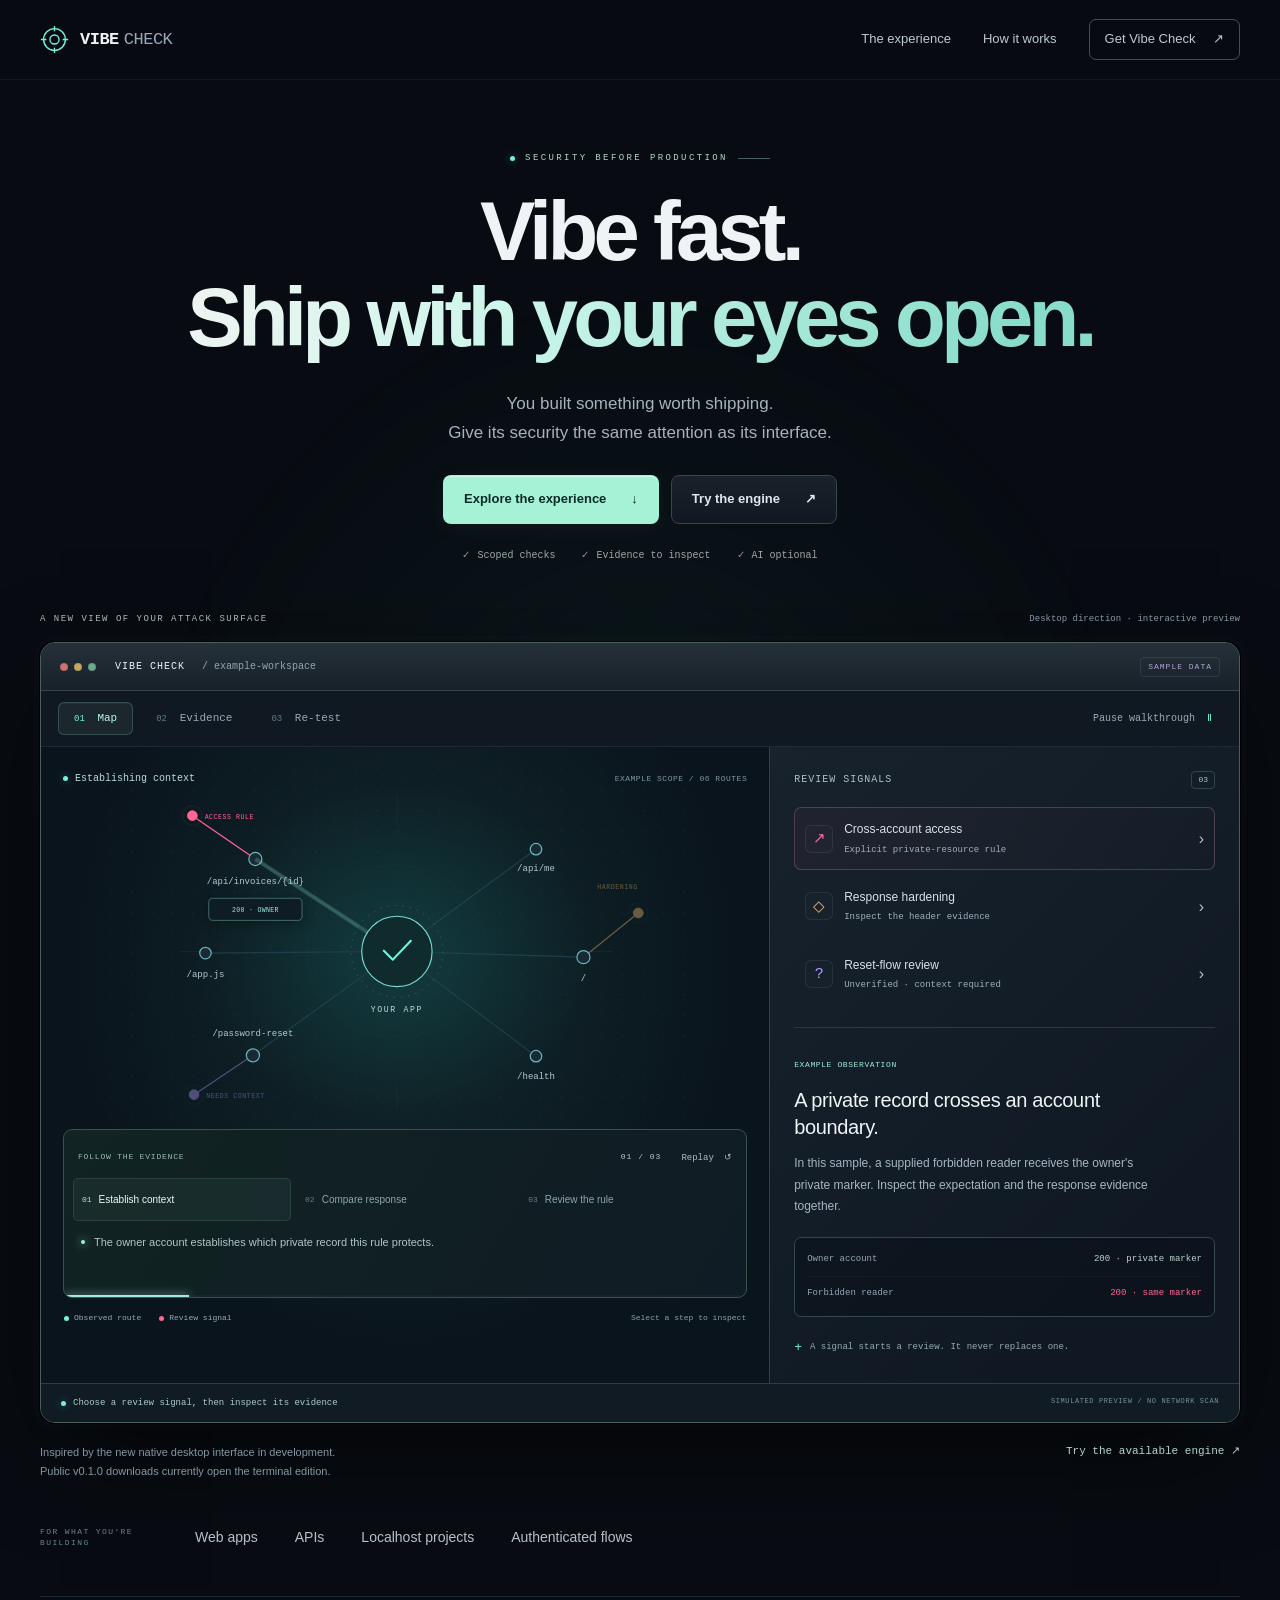
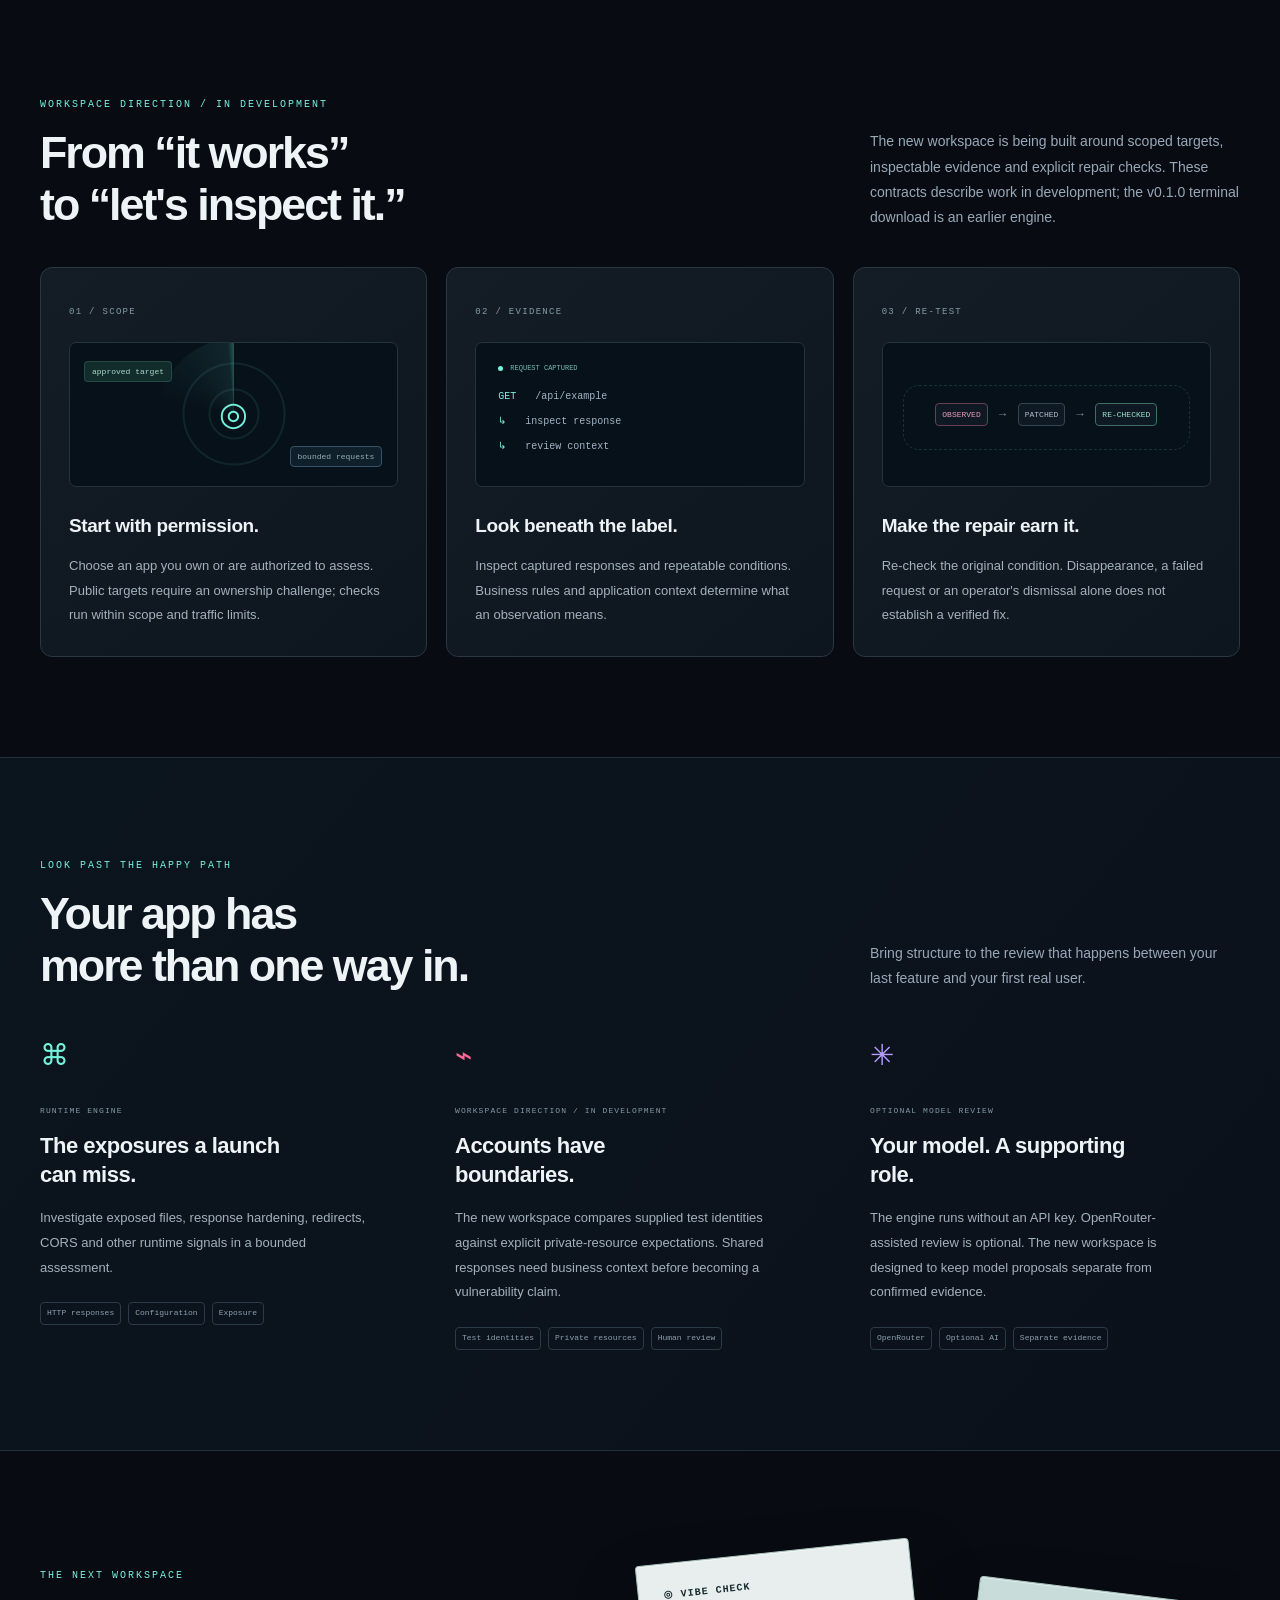
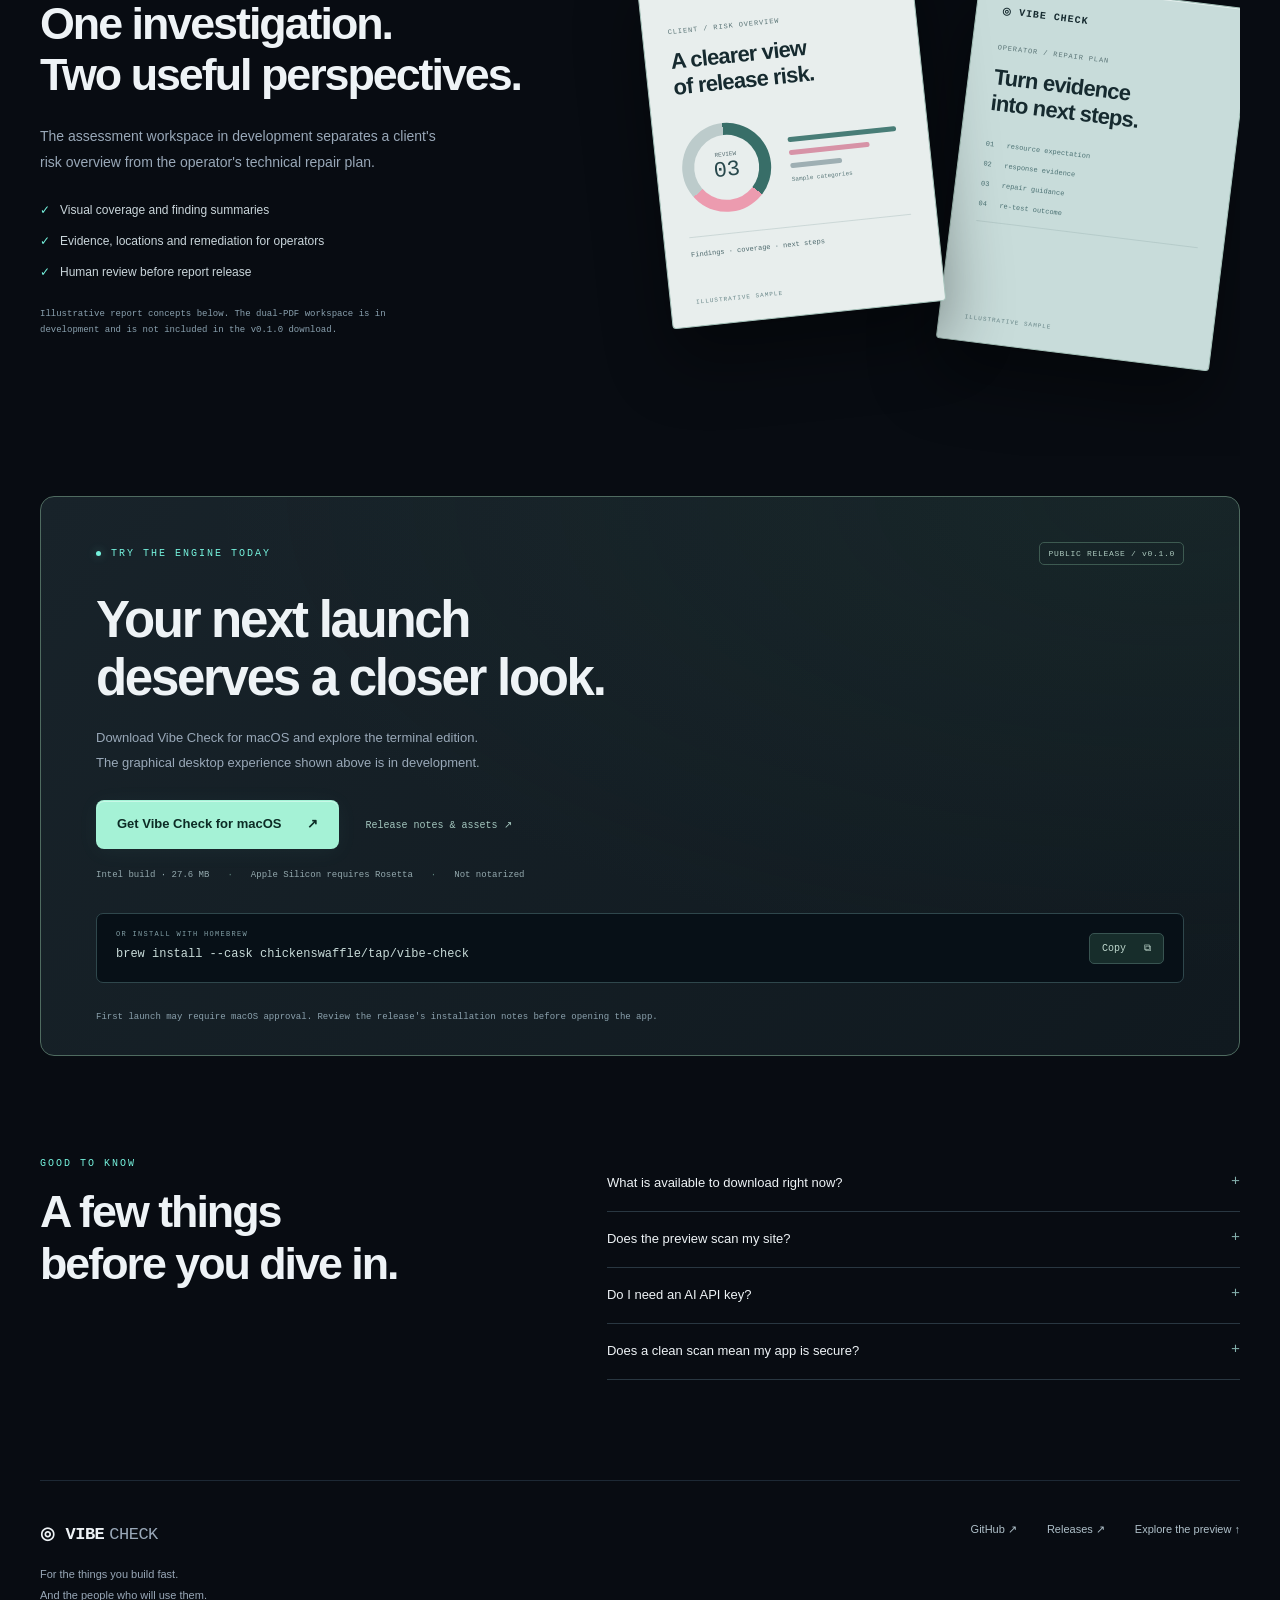
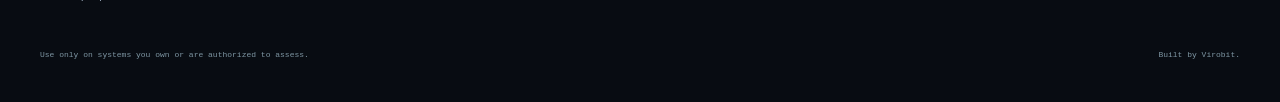
==== commit ba1e5f53: "codex: refine premium showcase and explain animated evidence flow" ====
--- a/index.html
+++ b/index.html
@@ -40,7 +40,7 @@
     <div class="tour-bar"><div role="tablist" aria-label="Explore the product workflow"><button id="tab-map" type="button" role="tab" aria-selected="true" aria-controls="tour-panel" data-view="map"><span>01</span> Map</button><button id="tab-evidence" type="button" role="tab" aria-selected="false" aria-controls="tour-panel" tabindex="-1" data-view="evidence"><span>02</span> Evidence</button><button id="tab-retest" type="button" role="tab" aria-selected="false" aria-controls="tour-panel" tabindex="-1" data-view="retest"><span>03</span> Re-test</button></div><button class="motion-button" id="motion-toggle" aria-pressed="false" type="button">Pause motion <span aria-hidden="true">Ⅱ</span></button></div>
     <div id="tour-panel" class="app-body" role="tabpanel" aria-labelledby="tab-map" data-view="map" data-finding="access">
       <div class="graph-pane">
-        <div class="graph-heading"><span class="live-pill"><span class="status-dot"></span><span id="graph-phase">Surface mapped</span></span><span class="graph-number">EXAMPLE SCOPE / 06 ROUTES</span></div>
+        <div class="graph-heading"><span class="live-pill"><span class="status-dot"></span><span id="graph-phase">Establishing context</span></span><span class="graph-number">EXAMPLE SCOPE / 06 ROUTES</span></div>
         <svg class="attack-graph" viewBox="0 0 720 440" role="img" aria-labelledby="graph-title graph-description">
           <title id="graph-title">Illustrative application attack graph</title><desc id="graph-description">A sample application connects to six routes. Highlighted branches illustrate an access-rule mismatch, hardening observations and a reset-flow review candidate. No real target is scanned.</desc>
           <defs><radialGradient id="graph-glow"><stop stop-color="#1ecad3" stop-opacity=".12"/><stop offset="1" stop-color="#1ecad3" stop-opacity="0"/></radialGradient><pattern id="dot-grid" width="25" height="25" patternUnits="userSpaceOnUse"><circle cx="1" cy="1" r=".75" fill="#344150" opacity=".48"/></pattern><filter id="node-glow"><feGaussianBlur stdDeviation="4"/></filter></defs>
@@ -57,10 +57,20 @@
           <g class="route-node"><circle cx="520" cy="351" r="7"/><text x="520" y="379">/health</text></g>
           <g class="route-node"><circle cx="174" cy="350" r="8"/><text x="174" y="326">/password-reset</text></g>
           <g class="route-node"><circle cx="116" cy="225" r="7"/><text x="116" y="254">/app.js</text></g>
+          <g class="journey-paths" fill="none" aria-hidden="true"><path class="journey-track" d="M350 223 177 110"/><path class="journey-trace animated" pathLength="100" d="M350 223 177 110"/></g>
+          <g class="journey-packet animated" aria-hidden="true"><circle class="packet-halo" cx="350" cy="223" r="10"/><circle cx="350" cy="223" r="3.5"/></g>
+          <g class="context-check" aria-hidden="true"><path d="M350 223 520 98"/><circle cx="520" cy="98" r="16"/></g>
+          <g class="response-chip" aria-hidden="true" transform="translate(120 158)"><rect width="114" height="27" rx="5"/><text x="57" y="17" id="response-label">200 · OWNER</text></g>
           <g class="app-core"><circle class="core-ring animated" cx="350" cy="223" r="56"/><circle cx="350" cy="223" r="43"/><path d="m334 222 11 11 22-23"/><text x="350" y="297">YOUR APP</text></g>
           <g class="repair-node"><rect x="49" y="30" width="142" height="45" rx="9"/><text x="120" y="58">403 · ACCESS DENIED</text></g>
         </svg>
-        <div class="graph-legend"><span><i class="cyan-dot"></i>Observed route</span><span><i class="pink-dot"></i>Review signal</span><span class="graph-footnote">Illustrative topology</span></div>
+        <div class="sequence" aria-label="Illustrated assessment walkthrough">
+          <div class="sequence-top"><span class="sequence-label">FOLLOW THE EVIDENCE</span><span id="sequence-counter">01 / 03</span><button type="button" id="replay-sequence" aria-label="Replay illustrated walkthrough">Replay <span aria-hidden="true">↺</span></button></div>
+          <div class="sequence-steps" role="group" aria-label="Illustration steps; select a step to pause and inspect it"><button type="button" data-step="0" aria-pressed="true"><span>01</span><b>Establish context</b></button><button type="button" data-step="1" aria-pressed="false"><span>02</span><b>Compare response</b></button><button type="button" data-step="2" aria-pressed="false"><span>03</span><b>Review the rule</b></button></div>
+          <div class="sequence-caption"><span class="sequence-marker" aria-hidden="true"></span><p id="sequence-copy">The owner account establishes which private record this rule protects.</p></div>
+          <div class="sequence-progress" aria-hidden="true"><i></i></div>
+        </div>
+        <div class="graph-legend"><span><i class="cyan-dot"></i>Observed route</span><span><i class="pink-dot"></i>Review signal</span><span class="graph-footnote">Select a step to inspect</span></div>
       </div>
       <aside class="inspector" aria-label="Sample assessment inspector">
         <div class="inspector-heading"><span id="inspector-kicker">REVIEW SIGNALS</span><span class="outline-chip" id="inspector-count">03</span></div>
--- a/assets/showcase.css
+++ b/assets/showcase.css
@@ -1,2 +1,124 @@
 :root{color-scheme:dark;--bg:#070b12;--panel:#0c131d;--line:#1d2935;--ink:#eef3f6;--muted:#99a8b8;--cyan:#75f2dd;--pink:#ff6596;--amber:#f4be73;--violet:#b59bff;--mono:ui-monospace,SFMono-Regular,Consolas,monospace;--sans:-apple-system,BlinkMacSystemFont,"Segoe UI",sans-serif}*{box-sizing:border-box}html{scroll-behavior:smooth;scroll-padding-top:100px}body{margin:0;background:var(--bg);color:var(--ink);font:16px/1.6 var(--sans);-webkit-font-smoothing:antialiased}a{color:inherit;text-decoration:none}button{font:inherit}button,a,summary{-webkit-tap-highlight-color:transparent}button:focus-visible,a:focus-visible,summary:focus-visible{outline:2px solid var(--cyan);outline-offset:5px}button{cursor:pointer}svg{display:block}.container{width:min(1200px,calc(100% - 64px));margin-inline:auto}h1,h2,h3,p{margin:0}h1,h2,h3{font-weight:650}h1,h2{text-wrap:balance}p{color:var(--muted)}.skip{position:fixed;top:10px;left:12px;transform:translateY(-180%);background:var(--cyan);color:var(--bg);padding:8px;z-index:100}.skip:focus{transform:none}.nav{height:80px;border-bottom:1px solid #ffffff0a;background:#070b12e8;backdrop-filter:blur(18px);position:sticky;top:0;z-index:50}.nav-inner{height:100%;display:flex;align-items:center;justify-content:space-between;gap:20px}.brand{display:inline-flex;align-items:center;gap:11px;font:750 17px/1 var(--mono);letter-spacing:-.5px}.brand svg{width:29px;height:29px;stroke:var(--cyan);fill:none;stroke-width:1.5}.brand-light{font-weight:400;color:var(--muted);margin-left:5px}.nav nav{display:flex;gap:32px;align-items:center;font-size:13px;color:#bec8d2}.nav nav>a:hover{color:var(--cyan)}.nav-cta{border:1px solid #3e515b;padding:9px 15px;border-radius:7px}.nav-cta span{margin-left:14px}.hero{position:relative;text-align:center;padding:55px 0 37px;isolation:isolate}.eyebrow{display:flex;align-items:center;gap:10px;font:10px/1.5 var(--mono);letter-spacing:2px;color:var(--cyan)}.hero>.eyebrow{justify-content:center}.status-dot{display:inline-block;width:5px;height:5px;border-radius:50%;background:var(--cyan);box-shadow:0 0 10px #75f2dd65;flex:none}.eyebrow-line{width:32px;height:1px;background:#45605f}.hero h1{font-size:clamp(48px,6.5vw,88px);line-height:1.07;letter-spacing:-3.4px;margin-top:23px}.hero h1>span{background:linear-gradient(105deg,#e4f6f4 6%,#7ce9d9 69%,#76aab5);background-clip:text;-webkit-background-clip:text;color:transparent}.hero-description{font-size:18px;line-height:1.65;margin:22px auto 0;max-width:620px}.hero-actions{display:flex;align-items:center;gap:12px;justify-content:center;margin-top:27px}.button{display:inline-flex;align-items:center;justify-content:center;gap:25px;border:1px solid transparent;border-radius:7px;padding:13px 20px;font-size:13px;font-weight:650;transition:transform .2s,box-shadow .2s,background .2s}.button:hover{transform:translateY(-2px)}.primary{color:#07231f;background:var(--cyan);box-shadow:0 3px 25px #75f2dd15}.primary:hover{background:#a2ffed;box-shadow:0 5px 32px #75f2dd2d}.secondary{background:#111923;color:#dee7ed;border-color:#2c3c47}.secondary:hover{border-color:#5b747b}.hero-notes{display:flex;justify-content:center;gap:20px;color:#83969e;font:10px/1.6 var(--mono);margin-top:21px}.hero-notes span{display:flex;gap:7px;align-items:center}.hero-notes span:before{content:"✓";color:#709b91}.halo{position:absolute;inset:18% 0 -65%;z-index:-1;pointer-events:none;background:radial-gradient(ellipse at 50% 85%,#15433c60,transparent 56%);filter:blur(25px)}.experience{position:relative;scroll-margin-top:22px}.section-caption{display:flex;justify-content:space-between;gap:20px;font:9px/1.5 var(--mono);letter-spacing:1.5px;color:#95b1b1;margin-bottom:12px}.preview-caption{letter-spacing:0;color:#8799a7}.app-shell{overflow:hidden;border:1px solid #355052;border-radius:13px;box-shadow:0 0 0 5px #75f2dd03,0 25px 110px #000b;background:#0a111a}.app-titlebar{height:45px;display:flex;align-items:center;gap:19px;padding:0 19px;background:linear-gradient(180deg,#19252d,#111c24);border-bottom:1px solid #293941}.traffic{display:flex;gap:6px}.traffic i{width:7px;height:7px;border-radius:50%;background:#cf7470}.traffic i:nth-child(2){background:#c5aa64}.traffic i:nth-child(3){background:#6da991}.app-name{font:9px/1 var(--mono);letter-spacing:1.3px}.app-name>span{color:#94a5b1;letter-spacing:0;margin-left:10px}.sample-badge{margin-left:auto;font:8px/1 var(--mono);letter-spacing:1px;color:#b6a4d8;padding:5px 7px;border:1px solid #7b669a45;border-radius:4px}.tour-bar{display:flex;align-items:center;justify-content:space-between;gap:10px;padding:9px 17px;border-bottom:1px solid var(--line);background:#0e1721}.tour-bar [role=tablist]{display:flex;gap:7px}.tour-bar [role=tab]{border:1px solid transparent;background:transparent;color:#98a9b8;border-radius:5px;padding:8px 14px;font:11px/1 var(--mono)}.tour-bar [role=tab]>span{font-size:9px;color:#5f7c89;margin-right:6px}.tour-bar [aria-selected=true]{border-color:#4778686b;background:#75f2dd0b;color:#b7f9e8}.tour-bar [aria-selected=true]>span{color:var(--cyan)}.motion-button{border:0;background:transparent;color:#9aabb7;font:9px/1 var(--mono);padding:10px}.motion-button>span{color:var(--cyan);margin-left:6px}.app-body{display:grid;grid-template-columns:1.55fr 1fr;min-height:447px}.graph-pane{min-width:0;position:relative;background:radial-gradient(ellipse at 47% 50%,#0d2027 0,#09121c 72%);display:flex;flex-direction:column}.graph-heading{display:flex;justify-content:space-between;align-items:center;gap:10px;position:absolute;top:20px;left:22px;right:22px;font:9px/1.5 var(--mono);z-index:1}.live-pill{display:flex;align-items:center;gap:7px;color:#bcdbd6}.graph-number{font-size:8px;letter-spacing:.5px;color:#7c99a2}.attack-graph{width:100%;height:100%;min-height:390px;max-height:430px;margin:auto}.route-node circle{fill:#172a36;stroke:#6eb1ba;stroke-width:1.5}.route-node text{fill:#b6c8d2;font:11px var(--mono);text-anchor:middle}.flow-lines{animation:flow 12s linear infinite;opacity:.7}.signal-branch{stroke:var(--pink);fill:var(--pink)}.signal-branch>path{fill:none;stroke-width:1.5}.signal-branch text{stroke:none;font:8px var(--mono);letter-spacing:.7px}.headers-branch{stroke:var(--amber);fill:var(--amber)}.reset-branch{stroke:var(--violet);fill:var(--violet)}.signal-branch .pulse{fill:none;opacity:.2;animation:pulse 3s ease-out infinite;transform-box:fill-box;transform-origin:center}.app-core circle:first-child{fill:#14333636;stroke:#71cbb149;stroke-dasharray:2 7}.app-core circle:nth-child(2){fill:#102b2d;stroke:#77ddca;stroke-width:1.4}.app-core path{fill:none;stroke:var(--cyan);stroke-width:2.6;stroke-linecap:round;stroke-linejoin:round}.app-core text{text-anchor:middle;fill:#b8dfd9;letter-spacing:2px;font:10px var(--mono)}.core-ring{transform-origin:350px 223px;animation:orbit 35s linear infinite}.repair-node{display:none}.repair-node rect{fill:#12372e;stroke:#68c4a6}.repair-node text{text-anchor:middle;fill:var(--cyan);font:9px var(--mono)}.app-body[data-view=retest] .repair-node{display:initial}.app-body[data-view=retest] .access-branch{opacity:0}.app-body[data-view=retest] .route-lines{stroke:#5ba99b}.app-body[data-view=evidence] .access-branch{filter:drop-shadow(0 0 5px #ff659650)}.app-body[data-finding=headers] .access-branch,.app-body[data-finding=reset] .access-branch{opacity:.3}.app-body[data-finding=access] .headers-branch,.app-body[data-finding=reset] .headers-branch{opacity:.4}.app-body[data-finding=access] .reset-branch,.app-body[data-finding=headers] .reset-branch{opacity:.4}.graph-legend{display:flex;align-items:center;gap:18px;padding:12px 20px 16px;font:8px/1.6 var(--mono);color:#8ba3af}.graph-legend>span{display:flex;align-items:center;gap:5px}.graph-footnote{margin-left:auto;font-size:8px;color:#6b8794}.cyan-dot,.pink-dot{display:inline-block;width:5px;height:5px;border-radius:50%;background:var(--cyan);flex:none}.pink-dot{background:var(--pink)}.inspector{padding:20px 22px 17px;border-left:1px solid #24363f;background:linear-gradient(145deg,#121e29,#0e1822);display:flex;flex-direction:column}.inspector-heading{display:flex;align-items:center;justify-content:space-between;font:9px/1 var(--mono);letter-spacing:1px;color:#acbfc7;margin-bottom:15px}.outline-chip{padding:4px 6px;border:1px solid #33434c;border-radius:4px;font-size:8px;letter-spacing:0}.sample-findings{display:grid;gap:5px}.finding{width:100%;display:flex;text-align:left;align-items:center;gap:11px;border:1px solid transparent;background:transparent;border-radius:6px;padding:10px 9px;color:#d7e1e8;transition:background .2s,border-color .2s}.finding:hover{background:#ffffff05}.finding.active{border-color:#5d3b4d;background:#ff659609}.finding>span:nth-child(2){min-width:0}.finding strong{font-size:11px;font-weight:550;display:block}.finding small{font:8px/1.5 var(--mono);display:block;color:#97a8b6;margin-top:4px}.finding-icon{display:grid;place-items:center;font:15px var(--mono);width:25px;height:25px;border:1px solid #ffffff12;border-radius:6px;background:#ffffff03;flex:none}.pink,.pink-text{color:var(--pink)!important}.amber{color:var(--amber)}.violet,.violet-text{color:var(--violet)!important}.finding-arrow{color:#bbbdca;margin-left:auto}.inspector-detail{border-top:1px solid #293944;margin-top:17px;padding-top:17px}.detail-status{font:7px/1.5 var(--mono);letter-spacing:.8px;color:#de91ab}.inspector-detail h3{font-size:17px;line-height:1.35;font-weight:550;margin-top:9px;max-width:300px}.inspector-detail>p{font-size:10px;line-height:1.7;margin-top:9px;max-width:350px}.evidence-lines{margin-top:13px;background:#0710196e;border:1px solid #2b3e48;border-radius:5px;padding:4px 10px}.evidence-lines>div{display:flex;justify-content:space-between;gap:8px;padding:7px 0;border-bottom:1px solid #ffffff08;font:8px/1.5 var(--mono);color:#91a8b5}.evidence-lines>div:last-child{border:0}.evidence-lines b{color:#b6d5ce;font-size:8px;font-weight:400;text-align:right}.inspector-footer{display:flex;gap:8px;align-items:center;font:8px/1.6 var(--mono);color:#8099a6;padding-top:15px;margin-top:auto}.tiny-cross{color:var(--cyan);font-size:13px}.app-statusbar{display:flex;justify-content:space-between;gap:10px;border-top:1px solid #2b3d46;padding:11px 18px;background:#101b24;font:8px/1.6 var(--mono);color:#78919f}.app-statusbar>span:first-child{display:flex;gap:7px;align-items:center;color:#adcbc4}.app-statusbar>span:last-child{font-size:7px;letter-spacing:.6px}.preview-bottom{display:flex;justify-content:space-between;align-items:flex-start;gap:20px;margin-top:15px;font-size:10px}.preview-bottom p{line-height:1.7;color:#8397a3}.preview-bottom>a{font:10px/1.5 var(--mono);color:#b4d5cb;white-space:nowrap}.preview-bottom>a:hover{text-decoration:underline}.stack-strip{padding:45px 0 48px;display:flex;gap:45px;align-items:center;border-bottom:1px solid var(--line)}.stack-strip>span{font:8px/1.4 var(--mono);letter-spacing:1.4px;color:#6d8694;max-width:110px}.stack-strip>div{display:flex;flex-wrap:wrap;gap:37px;color:#bac5ce;font-size:14px}.section{padding-block:100px}.section-intro{display:flex;justify-content:space-between;align-items:flex-end;gap:50px;margin-bottom:37px}h2{font-size:clamp(30px,3.5vw,46px);line-height:1.15;letter-spacing:-1.5px;margin-top:15px}.section-intro>p{max-width:370px;font-size:14px;line-height:1.8}.workflow-grid{display:grid;grid-template-columns:repeat(3,1fr);gap:19px}.workflow-card{background:linear-gradient(140deg,#101a25,#0b131d);border:1px solid #23313e;border-radius:10px;padding:24px}.step-number{font:9px var(--mono);letter-spacing:1.3px;color:#839da8}.mini-visual{height:145px;margin:20px 0 24px;border:1px solid #24343d;border-radius:7px;position:relative;background:#07111a;overflow:hidden}.workflow-card h3{font-size:18px;letter-spacing:-.4px}.workflow-card>p{font-size:12px;line-height:1.9;margin-top:13px}.scope-visual{display:flex;align-items:center;justify-content:center}.scope-radar{height:150px;width:150px;display:grid;place-items:center;border-radius:50%;background:repeating-radial-gradient(circle,#0000 0 23px,#75f2dd17 24px 25px,#0000 26px)}.scope-radar b{font-size:33px;font-weight:400;color:var(--cyan)}.scope-radar i{position:absolute;height:150px;width:150px;border-radius:50%;background:conic-gradient(from 0deg,transparent 280deg,#75f2dd17 355deg,#75f2dd4d);animation:orbit 8s linear infinite}.scope-tag,.scope-limit{position:absolute;font:8px var(--mono);z-index:1;background:#122c2b;padding:5px 7px;color:#abd9cb;border:1px solid #3b6b5a7a;border-radius:4px}.scope-tag{left:14px;top:18px}.scope-limit{bottom:19px;right:15px;color:#91afb8;background:#10202b;border-color:#34536b}.proof-visual{padding:17px 22px;font:10px/2.5 var(--mono);color:#a2b4c4}.proof-visual>span{font-size:7px;color:#79bcae;display:flex;gap:7px;align-items:center;margin-bottom:7px}.proof-visual b{color:var(--cyan);font-weight:400;margin-right:13px}.retest-visual{display:flex;gap:9px;align-items:center;justify-content:center;flex-wrap:wrap;padding:35px 13px}.retest-visual>span{font:8px var(--mono);border:1px solid #354451;padding:6px;border-radius:4px;color:#b1bfcb;z-index:1;background:#0f1924}.retest-visual>i{color:#748994;font-style:normal;font-size:12px}.retest-visual>span:first-child{border-color:#6a3f51;color:#ea9eb8}.retest-visual>span.verified{border-color:#3e6d61;color:#9ee1ca}.retest-line{position:absolute;left:20px;right:20px;height:65px;border:1px dashed #75f2dd26;border-radius:16px;top:42px}.signal-section{border-block:1px solid #203039;background:linear-gradient(130deg,#0b151e,#0b111a)}.signal-grid{display:grid;grid-template-columns:repeat(3,1fr);gap:45px;margin-top:50px}.signal-icon{display:block;font-size:29px;color:var(--cyan);line-height:1;margin-bottom:25px}.small-label{font:8px/1.6 var(--mono);color:#829ba9;letter-spacing:1.1px}.signal-card h3{font-size:22px;line-height:1.35;margin-top:10px;max-width:270px;letter-spacing:-.5px}.signal-card p{font-size:12px;line-height:1.9;margin-top:16px;max-width:330px}.tag-list{display:flex;flex-wrap:wrap;gap:7px;margin-top:22px}.tag-list>span{border:1px solid #2a3a46;border-radius:4px;padding:4px 6px;font:8px/1.6 var(--mono);color:#8da2b3}.report-section{display:grid;grid-template-columns:1fr 1.1fr;gap:80px;align-items:center;overflow:hidden}.report-copy>p{font-size:14px;line-height:1.85;margin-top:23px;max-width:400px}.check-list{padding:0;list-style:none;margin:25px 0 0;font-size:12px;color:#cad6db;display:grid;gap:12px}.check-list li:before{content:"✓";color:var(--cyan);margin-right:10px}.report-copy>p.fine-print{font:9px/1.8 var(--mono);color:#8aa1af;margin-top:24px}.report-art{height:405px;position:relative;margin-right:8px}.report-page{position:absolute;width:275px;height:365px;padding:25px;background:#e8eeed;color:#162a2f;border-radius:4px;box-shadow:0 20px 50px #0005;border:1px solid #a7c4bc}.paper-brand{font:750 10px var(--mono);letter-spacing:1px;display:block}.paper-label{font:7px/1.5 var(--mono);letter-spacing:.9px;color:#5a7476;display:block;margin-top:26px}.report-page h3{font-size:22px;letter-spacing:-.8px;line-height:1.2;margin-top:11px}.front-page{left:0;top:0;transform:rotate(-6deg);z-index:2}.back-page{right:0;bottom:0;transform:rotate(7deg);background:#c8dcda}.paper-chart{display:flex;align-items:center;gap:19px;height:112px;margin-top:15px}.donut{position:relative;width:89px;height:89px;border-radius:50%;background:conic-gradient(#386e68 0 37%,#ec9baf 37% 65%,#bccbcb 65%);display:grid;place-items:center;flex:none}.donut:before{content:"";position:absolute;inset:12px;background:#e8eeed;border-radius:50%}.donut>span{position:relative;text-align:center;font:6px var(--mono);color:#586f73}.donut b{font-size:22px;color:#28484c;font-weight:500}.chart-bars{flex:1;display:grid;gap:8px}.chart-bars>i{height:5px;background:#487d77;border-radius:3px;width:95%}.chart-bars>i:nth-child(2){width:70%;background:#d793a7}.chart-bars>i:nth-child(3){width:45%;background:#9eafb3}.chart-bars small{font:6px var(--mono);color:#5b797b;white-space:nowrap}.paper-rule{height:1px;background:#8da7a650;margin-top:10px}.report-page>p{font:7px/1.4 var(--mono);color:#4c686c;margin-top:13px}.paper-foot{font:6px var(--mono);position:absolute;bottom:20px;letter-spacing:1px;color:#698789}.code-lines{display:grid;gap:8px;margin-top:23px;font:7px/1.7 var(--mono);color:#4a7072}.download-section{padding-top:40px}.download-card{position:relative;overflow:hidden;border:1px solid #31564f;border-radius:14px;padding:45px 55px 30px;background:radial-gradient(ellipse at 85% -20%,#2256444d,transparent 60%),linear-gradient(135deg,#111f26,#0d1720)}.download-top{display:flex;justify-content:space-between;gap:25px;align-items:center}.release-pill{font:8px var(--mono);letter-spacing:.7px;padding:6px 8px;border:1px solid #3d5a51;border-radius:5px;color:#adcabf}.download-card>h2{font-size:clamp(35px,4vw,51px);margin-top:26px}.download-card>p{font-size:13px;line-height:1.9;margin-top:18px}.download-actions{display:flex;gap:27px;align-items:center;flex-wrap:wrap;margin-top:25px}.release-link{font:10px var(--mono);color:#a4c7bf}.release-link:hover{text-decoration:underline}.release-details{display:flex;gap:18px;flex-wrap:wrap;margin-top:19px;color:#94a9ae;font:9px/1.7 var(--mono)}.release-details>span+span:before{content:"·";margin-right:18px;color:#5f847e}.brew{display:flex;justify-content:space-between;gap:20px;align-items:center;background:#071017;border:1px solid #2f474c;border-radius:7px;padding:16px 19px;margin-top:30px}.brew>div{min-width:0}.brew>div>span{font:7px var(--mono);letter-spacing:1.3px;display:block;color:#829fa6;margin-bottom:6px}.brew code{display:block;font:12px/1.8 var(--mono);color:#c7dad8;overflow-wrap:anywhere}.brew button{border:1px solid #385451;color:#bfd8ce;background:#172d2b;font:10px var(--mono);padding:9px 12px;border-radius:5px;flex:none}.brew button>span{margin-left:12px}.download-card>.copy-status{font:9px/1.6 var(--mono);min-height:15px;margin:6px 0 0;color:var(--cyan)}.download-card>.install-note{font:9px/1.7 var(--mono);margin-top:6px;color:#8ba1ad}.faq-section{display:grid;grid-template-columns:1fr 1.3fr;gap:80px;padding-top:0}.faq-list details{border-bottom:1px solid #293741;padding-block:17px}.faq-list summary{cursor:pointer;font-size:13px;list-style:none;display:flex;justify-content:space-between;gap:20px}.faq-list summary:after{content:"+";color:#83aeaa;font:15px var(--mono)}.faq-list details[open] summary:after{content:"−"}.faq-list summary::-webkit-details-marker{display:none}.faq-list p{font-size:12px;line-height:1.8;margin-top:13px;max-width:560px}.footer{display:flex;justify-content:space-between;gap:30px;flex-wrap:wrap;border-top:1px solid var(--line);padding-block:40px}.footer p{font-size:11px;line-height:1.9;margin-top:18px}.footer-links{display:flex;gap:30px;font-size:11px;color:#afc0c9;align-items:flex-start}.footer-links a:hover{color:var(--cyan)}.footer-bottom{width:100%;display:flex;justify-content:space-between;gap:20px;font:8px/1.8 var(--mono);color:#7e96a3;margin-top:12px}@keyframes flow{to{stroke-dashoffset:-306}}@keyframes orbit{to{transform:rotate(360deg)}}@keyframes pulse{0%{opacity:.5;transform:scale(.7)}90%,100%{opacity:0;transform:scale(1.7)}}.motion-paused *, .motion-paused *:before,.motion-paused *:after{animation-play-state:paused!important}@media(min-width:1450px){.hero{padding-top:90px}.hero h1{font-size:92px}}@media(max-width:1000px){.container{width:calc(100% - 44px)}.hero h1{letter-spacing:-3px}.app-body{grid-template-columns:1.4fr 1fr}.graph-number{display:none}.inspector{padding-inline:16px}.graph-legend{gap:10px;padding-inline:14px}.graph-footnote{display:none}.workflow-card{padding:19px}.signal-grid{gap:27px}.report-section{gap:35px}.report-page{width:238px;height:345px;padding:21px}.report-art{height:400px}.donut{width:78px;height:78px}.paper-chart{gap:13px}.report-page h3{font-size:21px}.faq-section{gap:40px}.download-card{padding-inline:35px}.retest-visual{gap:6px}.retest-visual>span{font-size:7px;padding:4px}}@media(max-width:740px){.container{width:calc(100% - 36px)}.nav{height:67px}.brand{font-size:14px;gap:8px}.brand svg{width:25px;height:25px}.nav nav{gap:0}.nav nav>a:not(.nav-cta){display:none}.nav-cta{font-size:10px;padding:8px 10px}.nav-cta span{margin-left:7px}.hero{padding:55px 0 37px}.hero .eyebrow{font-size:8px;letter-spacing:1.3px;gap:8px}.hero h1{font-size:clamp(40px,8.8vw,64px);letter-spacing:-2px;line-height:1.11;margin-top:24px}.hero-description{font-size:14px;max-width:360px;margin-top:19px}.desktop-break{display:none}.hero-actions{gap:10px;margin-top:24px}.button{font-size:11px;padding:12px 14px;gap:13px}.hero-notes{font-size:8px;gap:13px;margin-top:19px}.section-caption{font-size:7px;letter-spacing:.9px;gap:10px;align-items:flex-end}.preview-caption{text-align:right;max-width:115px;font-size:8px}.app-titlebar{height:39px;padding-inline:12px;gap:12px}.app-name{font-size:8px}.app-name>span{display:none}.sample-badge{font-size:6px}.tour-bar{padding:9px 8px;gap:3px}.tour-bar [role=tablist]{gap:2px}.tour-bar [role=tab]{font-size:9px;padding:7px 8px}.tour-bar [role=tab]>span{font-size:7px;margin-right:4px}.motion-button{font-size:0;padding:6px}.motion-button>span{font-size:13px;margin:0}.app-body{grid-template-columns:1fr}.graph-pane{height:290px}.graph-heading{top:14px;left:14px;font-size:8px}.attack-graph{min-height:0;height:265px;width:100%;max-height:unset;margin-top:8px}.graph-legend{font-size:7px;padding:4px 13px 11px;gap:16px}.route-node text{font-size:12px}.signal-branch text{font-size:9px}.inspector{border-left:0;border-top:1px solid #283943;padding:17px}.inspector-heading{margin-bottom:12px}.sample-findings{grid-template-columns:repeat(3,minmax(0,1fr));gap:5px}.finding{padding:9px 7px;gap:5px;align-items:flex-start}.finding-icon,.finding-arrow{display:none}.finding strong{font-size:9px;line-height:1.45}.finding small{font-size:7px;line-height:1.5;margin-top:5px}.inspector-detail{display:grid;grid-template-columns:1fr 1fr;column-gap:13px;margin-top:13px;padding-top:13px}.detail-status{grid-column:1 / -1;font-size:6px}.inspector-detail h3{font-size:14px;margin-top:7px}.inspector-detail>p{font-size:9px;grid-column:1;grid-row:3;margin-top:6px}.evidence-lines{grid-column:2;grid-row:2 / 4;align-self:center;margin:0;padding:4px 7px}.evidence-lines>div{display:block;font-size:7px;padding:7px 0}.evidence-lines b{display:block;text-align:left;margin-top:3px;font-size:7px}.inspector-footer{font-size:7px;padding-top:12px}.app-statusbar{padding:9px 12px;font-size:7px;gap:6px;align-items:center}.app-statusbar>span:last-child{font-size:6px;max-width:100px;text-align:right}.preview-bottom{font-size:8px;gap:12px}.preview-bottom>a{font-size:8px;white-space:normal;text-align:right;max-width:110px}.stack-strip{padding:30px 0;gap:20px}.stack-strip>span{font-size:6px;width:65px;flex:none}.stack-strip>div{gap:9px 20px;font-size:10px}.section{padding-block:65px}.section-intro{display:block;margin-bottom:27px}.eyebrow{font-size:8px;letter-spacing:1.5px}h2{font-size:34px;letter-spacing:-1.1px}.section-intro>p{margin-top:20px;font-size:13px;max-width:430px}.workflow-grid{grid-template-columns:1fr;gap:13px}.workflow-card{padding:23px}.mini-visual{height:125px;margin-block:18px 22px}.workflow-card h3{font-size:20px}.workflow-card>p{font-size:13px}.scope-radar{width:135px;height:135px}.retest-visual{gap:12px}.retest-visual>span{font-size:8px;padding:6px}.retest-line{top:33px}.signal-grid{grid-template-columns:1fr;gap:34px;margin-top:35px}.signal-card{border-bottom:1px solid #24333d;padding-bottom:30px}.signal-card:last-child{border-bottom:0;padding-bottom:0}.signal-icon{margin-bottom:16px}.signal-card h3{font-size:24px;max-width:unset}.signal-card p{font-size:13px;max-width:unset;margin-top:13px}.small-label{font-size:8px}.report-section{grid-template-columns:1fr;gap:45px}.report-copy>p{font-size:13px;max-width:unset}.report-art{width:100%;max-width:440px;margin:0 auto;height:360px}.report-page{width:63%;max-width:255px;height:330px;padding:20px}.paper-chart{gap:12px}.paper-label{margin-top:24px;font-size:6px}.report-page h3{font-size:21px}.donut{width:75px;height:75px}.chart-bars small{white-space:normal}.download-section{padding-top:10px}.download-card{padding:26px 22px}.download-top{display:block}.release-pill{display:inline-block;margin-top:14px;font-size:7px}.download-card>h2{font-size:34px;margin-top:22px}.download-card>p{font-size:12px}.download-actions{gap:15px}.download-actions .button{width:100%;font-size:11px}.release-link{font-size:9px}.release-details{font-size:8px;gap:6px 11px}.release-details>span+span:before{margin-right:11px}.brew{padding:12px;gap:9px;margin-top:23px}.brew>div>span{font-size:6px}.brew code{font-size:9px}.brew button{font-size:8px;padding:8px}.brew button>span{margin-left:4px}.download-card>.install-note{font-size:8px}.faq-section{grid-template-columns:1fr;gap:25px;padding-top:0}.faq-list summary{font-size:12px}.faq-list p{font-size:11px}.footer{padding-block:30px;gap:24px}.footer-links{gap:20px;font-size:10px;flex-wrap:wrap}.footer-bottom{font-size:7px;display:block}.footer-bottom>span{display:block;margin-top:8px}}@media(prefers-reduced-motion:reduce){html{scroll-behavior:auto}*,*:before,*:after{animation:none!important;transition:none!important}.button:hover{transform:none}}
 @media(max-width:740px){.finding strong{font-size:11px}.finding small{font-size:8px}.inspector-detail{display:block}.inspector-detail h3{font-size:16px;max-width:none}.inspector-detail>p{font-size:11px;max-width:none}.evidence-lines{display:grid;grid-template-columns:repeat(2,minmax(0,1fr));gap:7px;margin-top:13px}.evidence-lines>div{border:0;font-size:9px}.evidence-lines b{font-size:9px}.inspector-footer{font-size:8px}}
+
+/* Premium refinement: quiet framing, precise typography, meaningful motion. */
+:root{--ease:cubic-bezier(.22,1,.36,1)}
+body{background:#080c12}
+.nav{background:#080c12eb;border-bottom-color:#ffffff0d}
+.hero{padding-block:72px 49px}
+.hero h1{font-weight:560;letter-spacing:-.058em;line-height:1.04}
+.hero h1>span{background-image:linear-gradient(112deg,#f0f4f2 0%,#cef6eb 35%,#88ddc9 90%)}
+.hero-description{font-size:17px;color:#a6b3bd;line-height:1.75;margin-top:27px}
+.hero-notes{color:#98aaa9;gap:26px;margin-top:24px}
+.hero .eyebrow{letter-spacing:2.4px;font-size:9px;color:#b3d8cb}
+.halo{opacity:.65;filter:blur(38px)}
+.button{border-radius:8px;transition:transform .35s var(--ease),box-shadow .35s,background .25s}
+.primary{background:#a5f2d6;color:#0c2b25;box-shadow:inset 0 1px 0 #ffffff65,0 3px 22px #75f2dd0d}
+.primary:hover{background:#c3ffe7;box-shadow:inset 0 1px 0 #fff8,0 10px 30px #75f2dd1c}
+.secondary{background:linear-gradient(#19222b,#101821);border-color:#38444e}
+.section-caption{font-size:9px;margin-bottom:16px;color:#a8bdb8}
+.app-shell{border-color:#49605f;border-radius:15px;box-shadow:0 0 0 1px #000,0 0 0 6px #ffffff02,0 36px 100px -20px #000c}
+.app-titlebar{height:48px;background:linear-gradient(#253039,#17212a);border-bottom-color:#38434b}
+.traffic i{width:8px;height:8px;box-shadow:inset 0 0 0 1px #0002}
+.app-name{font-size:10px;letter-spacing:1px}
+.tour-bar{padding-block:11px;background:#101821}
+.tour-bar [role=tab]{padding:10px 15px;border-radius:6px}
+.tour-bar [aria-selected=true]{background:#c4f3e710;border-color:#6a938858;box-shadow:inset 0 1px 0 #d6fff410}
+.motion-button{font-size:10px}
+.graph-pane{background:radial-gradient(ellipse at 50% 35%,#112a2c,#0a141d 65%)}
+.graph-heading{top:24px;font-size:10px}
+.attack-graph{min-height:340px;height:360px;max-height:360px;margin:22px auto 0}
+.orbits{opacity:.55}
+.route-lines{opacity:.55}
+.flow-lines{display:none}
+.signal-branch{transition:opacity .55s}
+.signal-branch .pulse{animation:none;opacity:.12}
+.app-body[data-finding=access] .access-branch .pulse,.app-body[data-finding=headers] .headers-branch .pulse,.app-body[data-finding=reset] .reset-branch .pulse{animation:pulse 3s ease-out infinite}
+.core-ring{animation-duration:65s}
+.journey-paths{stroke:var(--story-color);stroke-width:1.8;pointer-events:none}
+.journey-track{opacity:.2;stroke-width:5}
+.journey-trace{stroke-dasharray:12 88;animation:trace-flight 2.8s cubic-bezier(.4,0,.2,1) infinite}
+.journey-packet{fill:var(--story-color);animation:packet-flight 2.8s cubic-bezier(.4,0,.2,1) infinite;filter:drop-shadow(0 0 5px var(--story-color))}
+.packet-halo{opacity:.12}
+.app-body{--story-color:var(--pink);--packet-x:-173px;--packet-y:-113px;--scene-progress:0%;--packet-start-x:0px;--packet-start-y:0px;--packet-end-x:var(--packet-x);--packet-end-y:var(--packet-y)}
+.app-body[data-finding=headers]{--story-color:var(--amber)}
+.app-body[data-finding=reset]{--story-color:var(--violet)}
+.app-body[data-view=retest]{--story-color:var(--cyan)}
+.app-body[data-direction=out]{--story-color:#a0eed9}
+.app-body[data-direction=back]{--packet-start-x:var(--packet-x);--packet-start-y:var(--packet-y);--packet-end-x:0px;--packet-end-y:0px}
+.app-body[data-direction=back] .journey-trace{animation-direction:reverse}
+.app-body[data-direction=hold] .journey-trace{stroke-dasharray:none;animation:none;opacity:.8}
+.app-body[data-direction=hold] .journey-packet{animation:none;transform:translate(var(--packet-x),var(--packet-y))}
+.context-check{opacity:0;stroke:var(--cyan);fill:none;transition:opacity .5s}
+.context-check path{stroke-dasharray:3 6;opacity:.7}
+.context-check circle{stroke-width:1.5;fill:#75f2dd08}
+.app-body[data-view=retest][data-step="2"] .context-check{opacity:1}
+.sequence{margin:0 22px;border:1px solid #36524e;border-radius:9px;background:linear-gradient(120deg,#112322,#101c25);overflow:hidden}
+.sequence-top{display:flex;align-items:center;gap:10px;padding:12px 14px 6px;font:8px/1.5 var(--mono);color:#96bcb3;letter-spacing:.8px}
+.sequence-label{margin-right:auto}
+.sequence-top>#sequence-counter{color:#b8cfca;letter-spacing:1px}
+.sequence-top button{font:9px var(--mono);border:0;background:transparent;color:#a8beb8;min-height:30px;padding:6px 0 6px 10px}
+.sequence-top button:hover{color:#ecfff8}
+.sequence-top button span{margin-left:5px}
+.sequence-steps{display:grid;grid-template-columns:repeat(3,minmax(0,1fr));gap:5px;padding:0 9px}
+.sequence-steps button{position:relative;display:flex;align-items:center;gap:7px;min-height:43px;text-align:left;padding:8px;border:1px solid transparent;border-radius:5px;background:transparent;color:#8ba6a9;font:10px/1.4 var(--sans);transition:background .35s,border-color .35s,color .35s}
+.sequence-steps button>span{font:8px var(--mono);opacity:.7}
+.sequence-steps button>b{font-weight:500}
+.sequence-steps button:hover{background:#ffffff05;color:#e5efed}
+.sequence-steps button[aria-pressed=true]{color:#eff9f5;background:#b5ecd80d;border-color:#8bbaa22b}
+.sequence-steps button[aria-pressed=true]>span{color:var(--story-color);opacity:1}
+.sequence-caption{display:flex;gap:9px;align-items:flex-start;padding:12px 17px 15px;min-height:74px}
+.sequence-marker{width:4px;height:4px;background:var(--story-color);border-radius:50%;margin-top:7px;flex:none;box-shadow:0 0 8px var(--story-color)}
+.sequence-caption p{font:11px/1.7 var(--sans);color:#b0c4c7;max-width:540px}
+.sequence-progress{height:2px;background:#ffffff06}
+.sequence-progress i{display:block;height:100%;width:var(--scene-progress);background:var(--story-color);box-shadow:0 0 8px var(--story-color)}
+.graph-legend{padding:14px 23px 18px;font-size:8px;color:#94aeb2}
+.graph-footnote{font-size:8px;color:#8aa2a7}
+.inspector{padding:24px;background:linear-gradient(135deg,#17222c,#101923 80%);border-left-color:#304048}
+.inspector-heading{font-size:10px;margin-bottom:18px}
+.finding{padding:12px 10px;border-radius:7px;transition:background .3s,border-color .3s,transform .3s var(--ease)}
+.finding:hover{transform:translateX(2px);background:#ffffff04}
+.finding.active{border-color:#b67e9055;background:linear-gradient(110deg,#ff65960b,#ff659603)}
+.app-body[data-finding=headers] .finding.active{border-color:#f4be7355;background:#f4be7308}
+.app-body[data-finding=reset] .finding.active{border-color:#b59bff55;background:#b59bff08}
+.app-body[data-view=retest] .finding.active{border-color:#75f2dd55;background:#75f2dd08}
+.finding strong{font-size:12px;font-weight:500}
+.finding small{font-size:9px;color:#9eafbb}
+.finding-icon{width:28px;height:28px}
+.inspector-detail{margin-top:22px;padding-top:21px}
+.detail-status{font-size:8px;letter-spacing:.6px;color:var(--story-color)}
+.inspector-detail h3{font-size:20px;line-height:1.35;font-weight:500;max-width:330px;letter-spacing:-.35px;margin-top:12px}
+.inspector-detail>p{font-size:12px;line-height:1.8;max-width:360px;margin-top:12px;color:#a5b5c1}
+.evidence-lines{margin-top:19px;padding:5px 12px;background:#080f1680;border-color:#34464f;border-radius:7px}
+.evidence-lines>div{font-size:9px;padding:10px 0}
+.evidence-lines b{font-size:9px}
+.inspector-footer{font-size:9px;line-height:1.7;padding-top:20px;color:#93aab4}
+.app-statusbar{padding:12px 20px;font-size:9px}
+.preview-bottom{margin-top:20px;font-size:11px}
+.preview-bottom>a{font-size:11px}
+h2{font-weight:550;letter-spacing:-.045em}
+.workflow-card{background:linear-gradient(140deg,#141d26,#0d151e);border-color:#2b3741;padding:28px;border-radius:12px;transition:border-color .4s,transform .4s var(--ease)}
+.workflow-card:hover{border-color:#577069;transform:translateY(-3px)}
+.workflow-card h3{font-weight:550;font-size:19px}
+.workflow-card>p,.signal-card p{font-size:13px;color:#a3b1bd}
+.signal-card h3{font-weight:550}
+.report-page{box-shadow:0 35px 65px #0006,inset 0 1px 0 #fff8;transition:transform .65s var(--ease)}
+.report-art:hover .front-page{transform:translate(-4px,-5px) rotate(-8deg)}
+.report-art:hover .back-page{transform:translate(7px,1px) rotate(10deg)}
+.download-card{border-color:#4f6b60;background:radial-gradient(ellipse at 95% 0%,#2b50412e,transparent 60%),linear-gradient(135deg,#18232a,#10191f)}
+@keyframes trace-flight{0%{stroke-dashoffset:100;opacity:0}15%{opacity:1}80%{opacity:1}100%{stroke-dashoffset:-12;opacity:0}}
+@keyframes packet-flight{0%{transform:translate(var(--packet-start-x),var(--packet-start-y));opacity:0}12%{opacity:1}82%{opacity:1}100%{transform:translate(var(--packet-end-x),var(--packet-end-y));opacity:0}}
+@media(min-width:1450px){.hero{padding-top:95px}}
+@media(max-width:1000px){.inspector{padding:22px 17px}.inspector-detail h3{font-size:18px}.inspector-detail>p{font-size:11px}.sequence{margin-inline:16px}.sequence-steps button{font-size:9px;padding:7px 5px;gap:5px}.sequence-caption{min-height:94px}.workflow-card{padding:22px}}
+@media(max-width:740px){
+.hero{padding-block:57px 42px}.hero h1{letter-spacing:-.055em;line-height:1.1}.hero-description{font-size:15px;line-height:1.75;margin-top:22px}.hero .eyebrow{font-size:8px;letter-spacing:1.3px}.hero-notes{font-size:8px;gap:15px;margin-top:23px}
+.section-caption{font-size:7px;margin-bottom:13px}.app-titlebar{height:42px}.app-name{font-size:9px}.tour-bar{padding:9px 8px}.tour-bar [role=tab]{padding:10px 9px}.motion-button{font-size:0;min-height:36px;min-width:36px}.motion-button>span{font-size:13px}
+.graph-pane{height:auto}.graph-heading{top:17px;font-size:8px}.attack-graph{height:257px;min-height:0;max-height:unset;margin-top:19px}.sequence{margin:0 13px}.sequence-top{padding:8px 11px 4px;font-size:7px;letter-spacing:.5px}.sequence-top button{font-size:8px;min-height:32px}.sequence-steps{padding-inline:6px;gap:3px}.sequence-steps button{font-size:10px;min-height:48px;gap:5px;padding:8px 5px;align-items:flex-start}.sequence-steps button>span{margin-top:3px;font-size:7px}.sequence-caption{padding:11px 13px 14px;min-height:91px}.sequence-caption p{font-size:11px;line-height:1.7}.graph-legend{padding:13px 15px 16px;font-size:7px;gap:14px}.graph-footnote{display:none}
+.inspector{padding:20px 17px}.inspector-heading{font-size:9px;margin-bottom:13px}.finding{padding:10px 7px}.finding:hover{transform:none}.finding strong{font-size:11px;line-height:1.45}.finding small{font-size:8px}.inspector-detail{padding-top:17px;margin-top:17px}.detail-status{font-size:7px}.inspector-detail h3{font-size:19px;max-width:unset;margin-top:10px}.inspector-detail>p{font-size:12px;max-width:unset}.evidence-lines{margin-top:15px}.evidence-lines>div,.evidence-lines b{font-size:9px}.inspector-footer{font-size:9px;padding-top:16px}.app-statusbar{font-size:8px;padding:10px 13px}.preview-bottom{font-size:9px;margin-top:17px}.preview-bottom>a{font-size:9px}.workflow-card{padding:25px}.workflow-card>p,.signal-card p{font-size:13px}
+}
+@media(prefers-reduced-motion:reduce){.journey-packet{transform:translate(var(--packet-x),var(--packet-y));opacity:1}.journey-trace{stroke-dasharray:none;opacity:.8}.workflow-card:hover,.report-art:hover .front-page,.report-art:hover .back-page{transform:none}}
+
+.response-chip rect{fill:#0e1c25;stroke:var(--story-color);stroke-opacity:.45}.response-chip text{fill:var(--story-color);font:8px var(--mono);text-anchor:middle;letter-spacing:.4px}.response-chip{filter:drop-shadow(0 3px 8px #0005)}
+
+.app-body[data-view=retest][data-step="0"] .repair-node{display:none}
+@media(max-width:1000px){.graph-legend>.graph-footnote{display:none}}
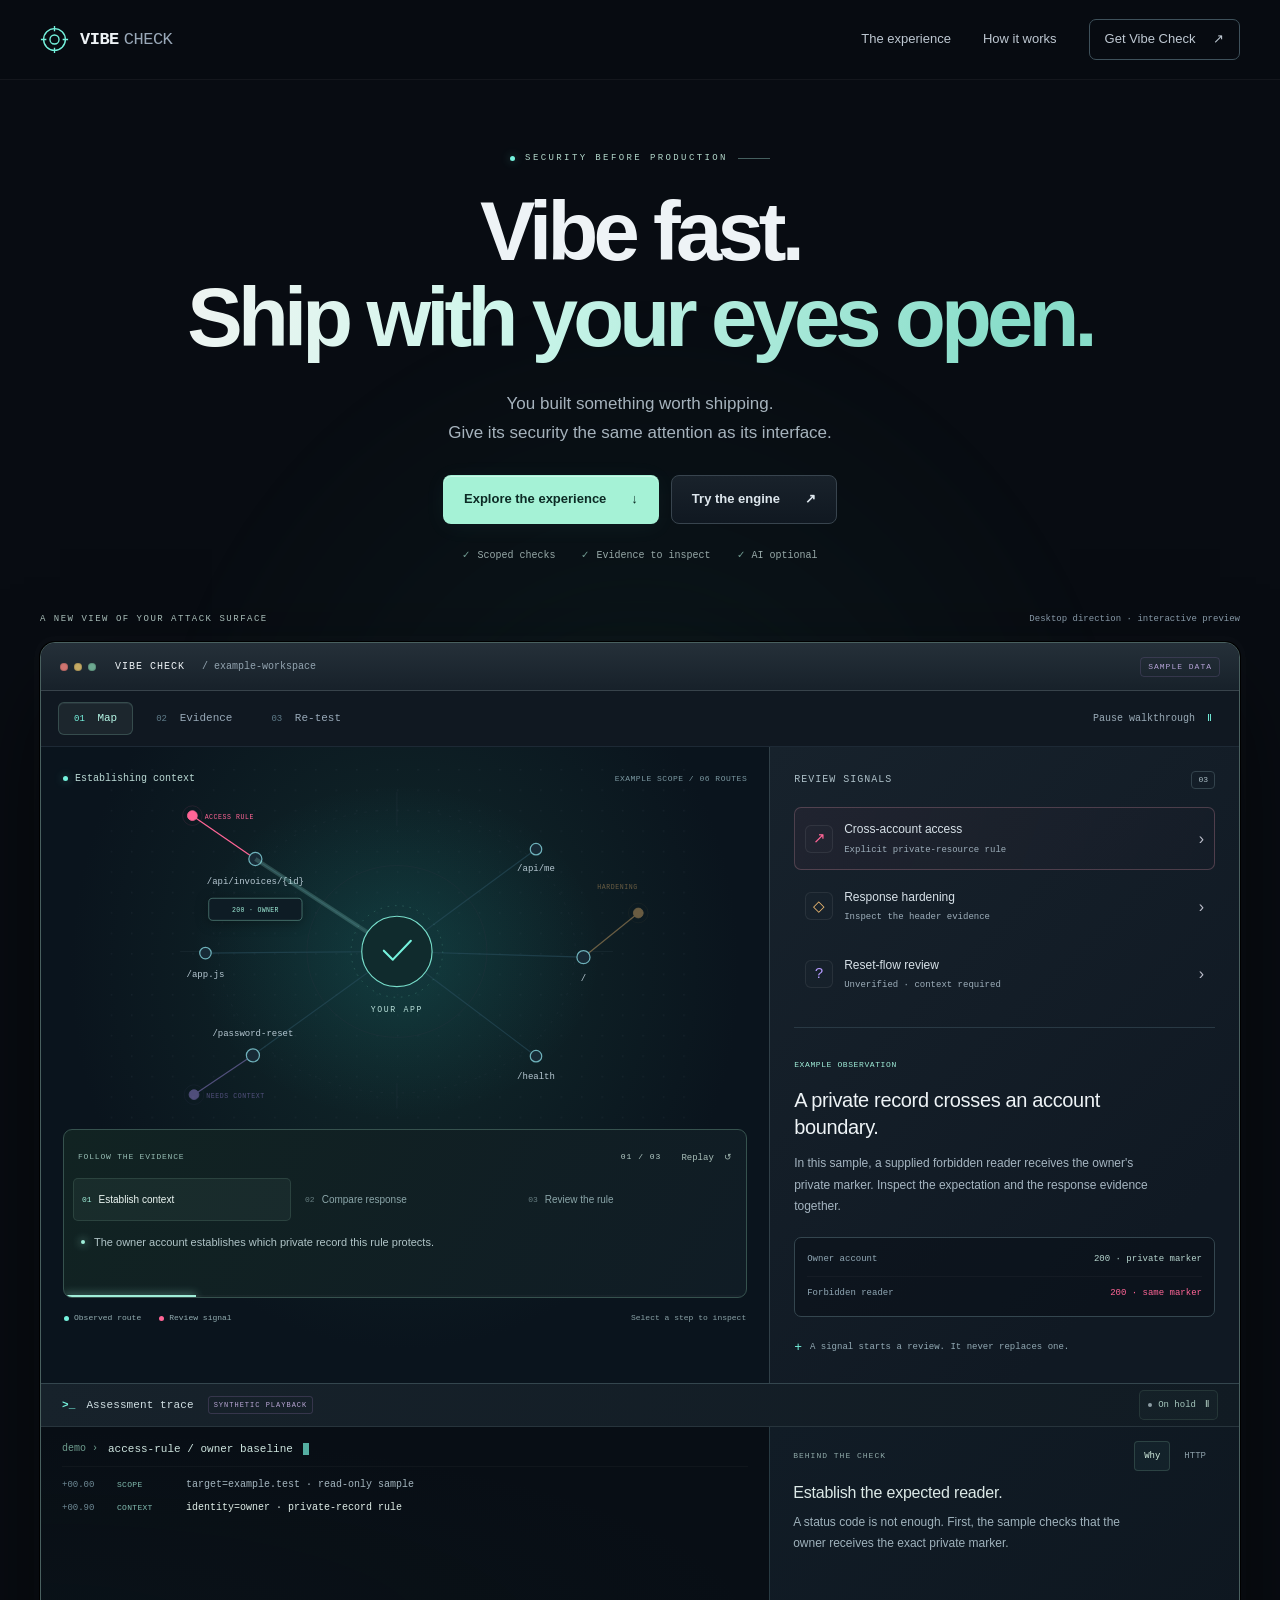
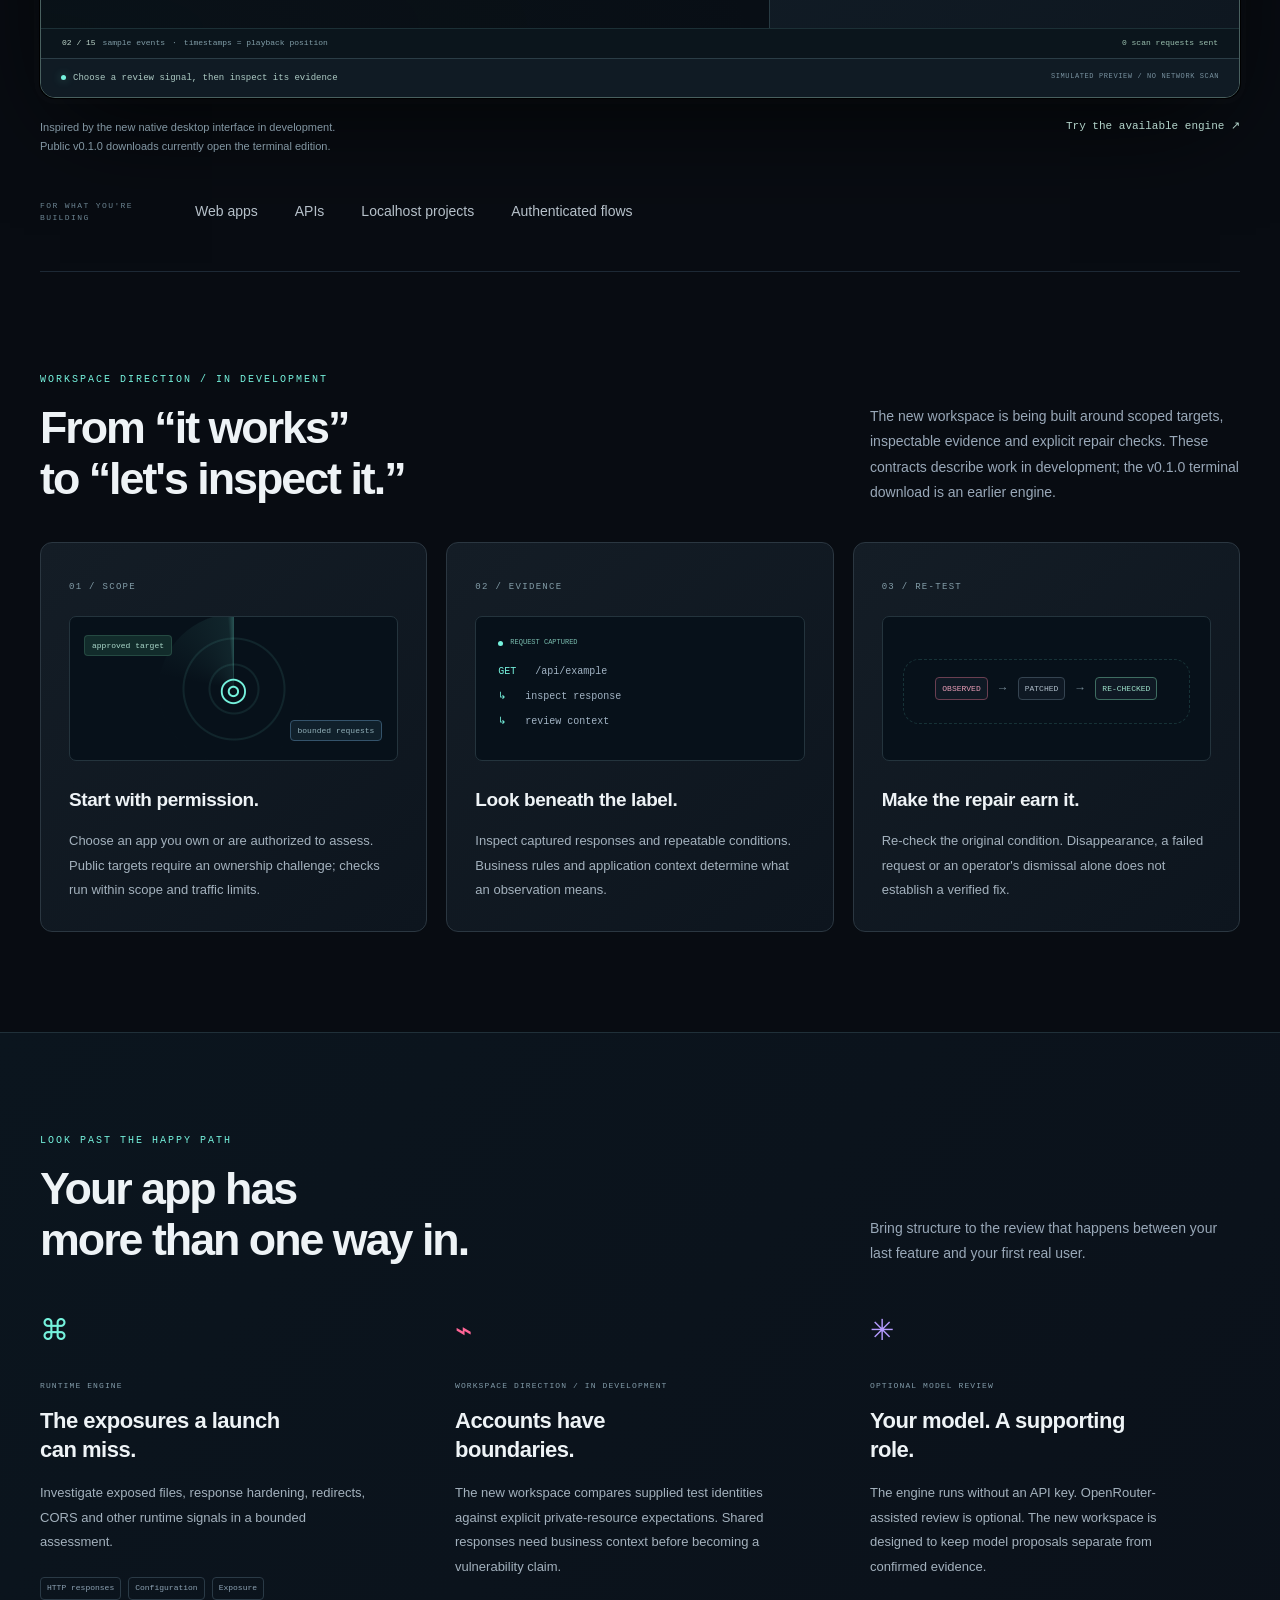
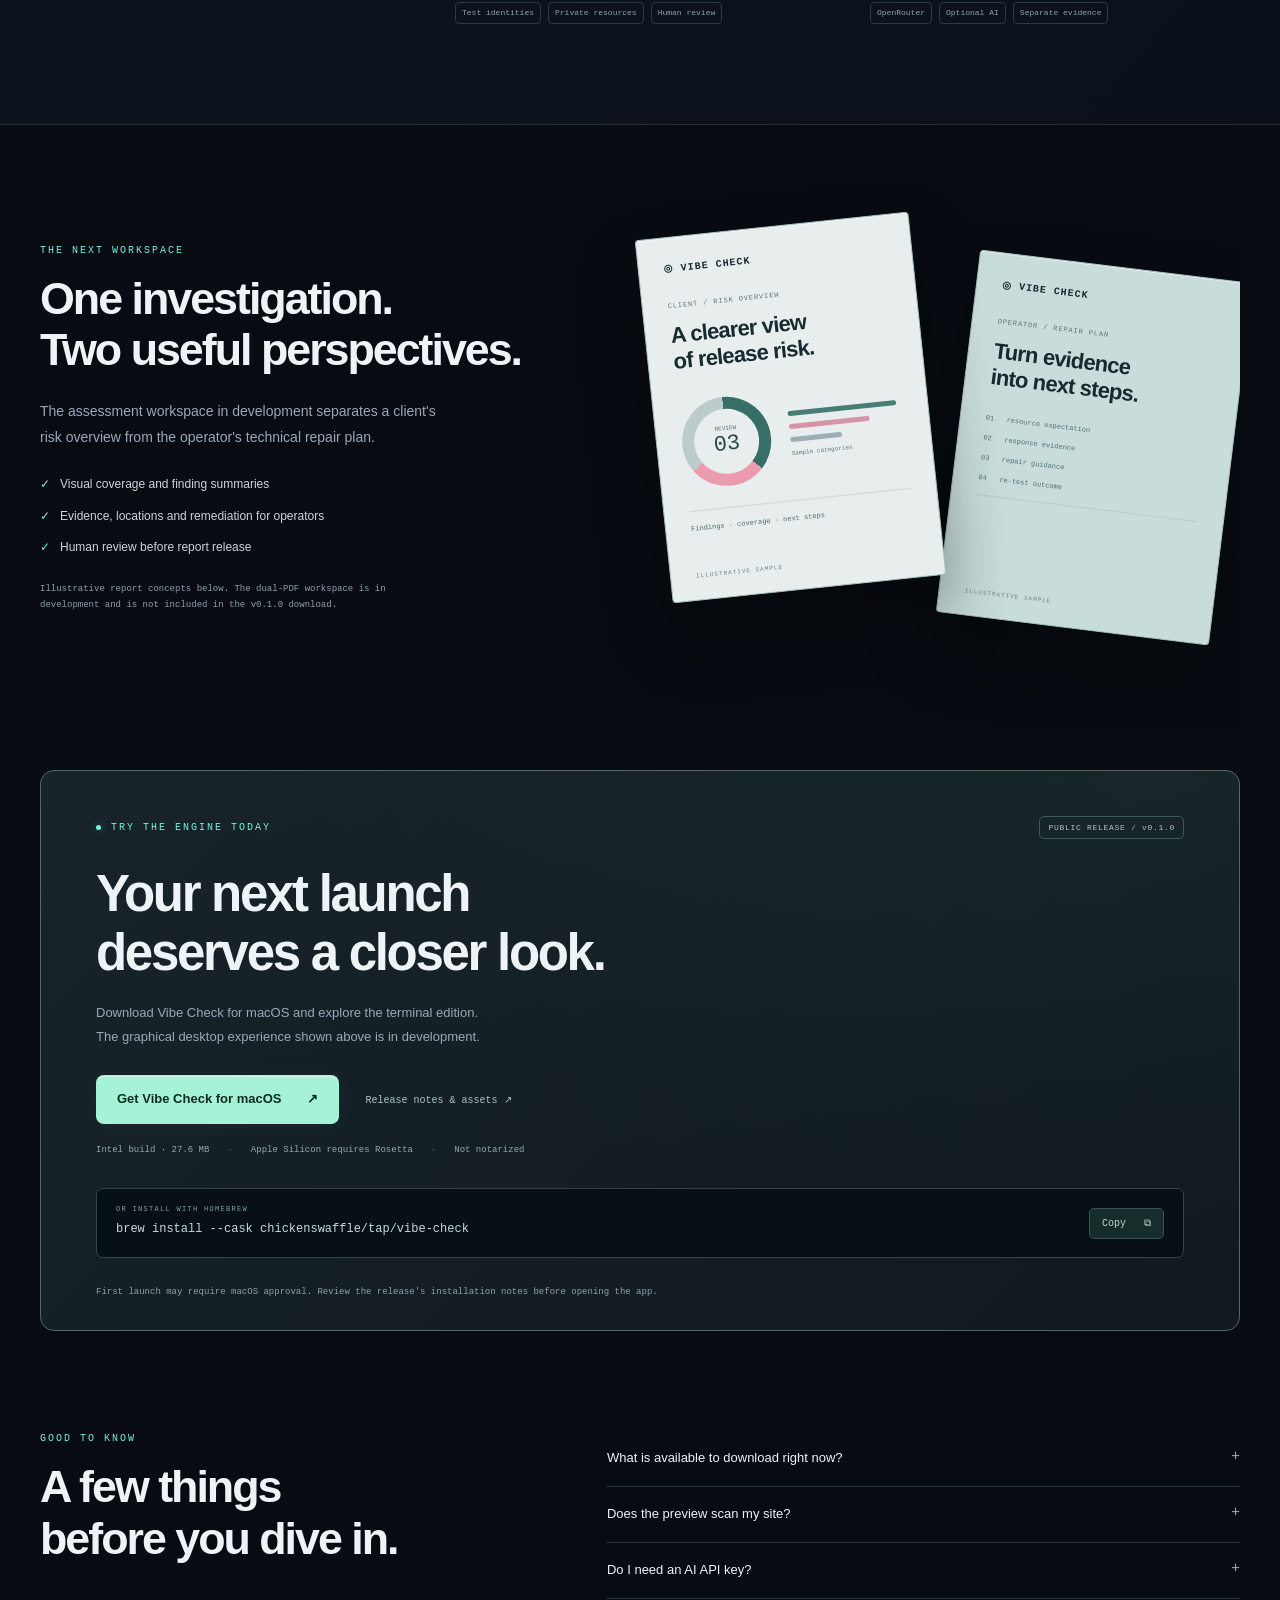
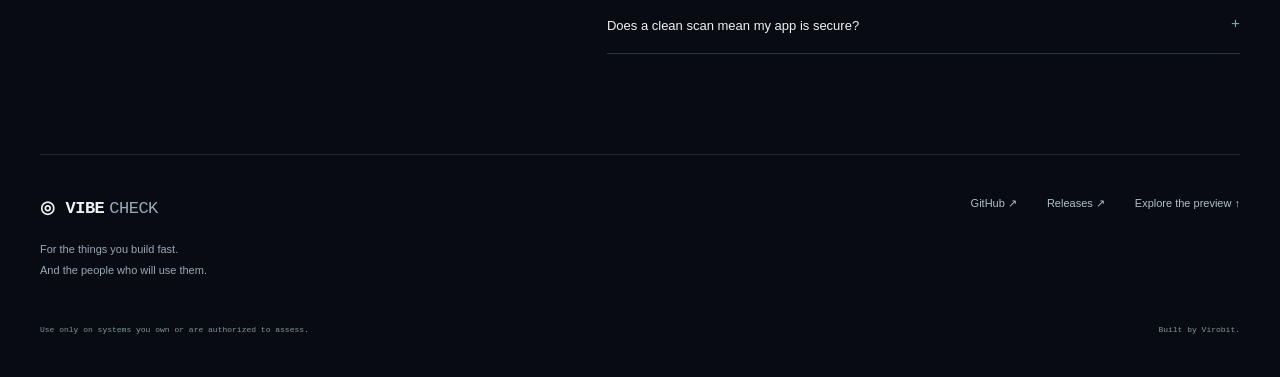
==== commit 48f459a1: "codex: add synchronized sample terminal and technical evidence inspector" ====
--- a/index.html
+++ b/index.html
@@ -78,6 +78,21 @@
         <div class="inspector-detail" aria-live="polite" aria-atomic="true"><span class="detail-status" id="detail-status">EXAMPLE OBSERVATION</span><h3 id="detail-title">A private record crosses an account boundary.</h3><p id="detail-copy">In this sample, a supplied forbidden reader receives the owner's private marker. Inspect the expectation and the response evidence together.</p><div class="evidence-lines" id="evidence-lines"><div><span>Owner account</span><b>200 · private marker</b></div><div><span>Forbidden reader</span><b class="pink-text">200 · same marker</b></div></div></div>
         <div class="inspector-footer"><span class="tiny-cross">+</span><span id="inspector-footer">A signal starts a review. It never replaces one.</span></div>
       </aside>
+      <section class="trace-console" aria-labelledby="trace-title">
+        <div class="trace-titlebar"><h3 id="trace-title"><span aria-hidden="true">&gt;_</span> Assessment trace</h3><span class="trace-sample">SYNTHETIC PLAYBACK</span><button type="button" class="trace-state" id="trace-toggle" aria-pressed="false" aria-label="Pause sample trace"><i aria-hidden="true"></i><span id="trace-state">Playing</span><b aria-hidden="true" id="trace-control-icon">Ⅱ</b></button></div>
+        <div class="trace-body">
+          <div class="trace-terminal">
+            <div class="trace-command"><span aria-hidden="true">demo ›</span><span id="trace-command">access-rule / owner baseline</span><span class="terminal-cursor" aria-hidden="true"></span></div>
+            <div class="trace-scroll" tabindex="0" role="region" aria-label="Synthetic technical trace; timestamps are playback positions" aria-live="off"><ol id="trace-lines"><li data-kind="scope"><span class="trace-time">+00.00</span><span class="trace-tag">SCOPE</span><code>target=example.test · read-only sample</code></li></ol></div>
+          </div>
+          <div class="trace-insight"><div class="trace-insight-top"><span>BEHIND THE CHECK</span><div role="group" aria-label="Technical explanation view"><button type="button" data-trace-view="why" aria-pressed="true" aria-controls="trace-why">Why</button><button type="button" data-trace-view="http" aria-pressed="false" aria-controls="trace-http">HTTP</button></div></div><div id="trace-why"><h4 id="trace-reason-title">Establish the expected reader.</h4><p id="trace-reason">A status code is not enough. The sample first checks that the owner receives the exact private marker.</p></div><div id="trace-http" hidden><span class="trace-capture-label" id="trace-capture-label">SYNTHETIC HTTP CAPTURE / OWNER</span><pre id="trace-payload" tabindex="0" aria-label="Synthetic HTTP capture">GET /api/invoices/demo-42 HTTP/1.1
+Host: example.test
+
+HTTP/1.1 200 OK
+{"marker":"sample-record"}</pre></div></div>
+        </div>
+        <div class="trace-footer"><span><span id="trace-event-count">01 / 15</span> sample events <span aria-hidden="true">·</span> timestamps = playback position</span><span>0 scan requests sent</span></div>
+      </section>
     </div>
     <div class="app-statusbar"><span><span class="status-dot"></span><span id="status-text">Choose a review signal, then inspect its evidence</span></span><span>SIMULATED PREVIEW / NO NETWORK SCAN</span></div>
   </div>
--- a/assets/showcase.css
+++ b/assets/showcase.css
@@ -122,3 +122,52 @@
 
 .app-body[data-view=retest][data-step="0"] .repair-node{display:none}
 @media(max-width:1000px){.graph-legend>.graph-footnote{display:none}}
+
+/* Technical sample terminal: one clock with the graph, no simulated input field. */
+.trace-console{grid-column:1 / -1;border-top:1px solid #34464e;background:#080f16;min-width:0;--trace-accent:var(--story-color,var(--cyan))}
+.trace-titlebar{display:flex;align-items:center;gap:14px;height:43px;padding:0 21px;border-bottom:1px solid #27343c;background:linear-gradient(100deg,#17222b,#111b23)}
+.trace-titlebar h3{display:flex;gap:11px;align-items:center;font:500 11px var(--mono);letter-spacing:.1px;color:#d1e0e4}
+.trace-titlebar h3>span{color:var(--cyan);font-weight:650}
+.trace-sample{font:7px/1.5 var(--mono);letter-spacing:1px;border:1px solid #66568166;padding:3px 5px;border-radius:3px;color:#baa7d6}
+.trace-state{margin-left:auto;display:flex;gap:6px;align-items:center;color:#a5c7bd;font:9px var(--mono)}
+.trace-state i{height:4px;width:4px;border-radius:50%;background:var(--cyan);box-shadow:0 0 8px #75f2dd55}
+.motion-paused .trace-state i{background:#8d9da4;box-shadow:none}
+.trace-body{display:grid;grid-template-columns:1.55fr 1fr;min-width:0}
+.trace-terminal{min-width:0;padding:13px 21px 10px;background:radial-gradient(ellipse at 0% 100%,#19413a14,transparent 70%),#080e15}
+.trace-command{display:flex;align-items:center;gap:10px;color:#cee5df;font:11px/1.6 var(--mono);min-height:27px;padding-bottom:7px;border-bottom:1px solid #ffffff08;margin-bottom:8px;overflow-wrap:anywhere}
+.trace-command>span:first-child{color:#6e9d8e;white-space:nowrap;font-size:10px}
+.terminal-cursor{display:block;width:6px;height:12px;background:var(--cyan);opacity:.7;animation:terminal-blink 1.15s steps(1) infinite;flex:none}
+.trace-scroll{height:143px;overflow-y:auto;overscroll-behavior:contain;scrollbar-width:thin;scrollbar-color:#3c514f #0b151d;border-radius:3px}
+.trace-scroll:focus-visible,.trace-insight pre:focus-visible{outline:1px solid var(--cyan);outline-offset:3px}
+#trace-lines{list-style:none;padding:0;margin:0;display:grid;gap:3px}
+#trace-lines li{display:grid;grid-template-columns:49px 63px minmax(0,1fr);align-items:baseline;gap:6px;font:10px/1.65 var(--mono);padding:2px 0;color:#a5b7c0}
+.trace-time{font-size:9px;color:#6f8a96;font-variant-numeric:tabular-nums}
+.trace-tag{color:#82bcb0;font-size:8px;letter-spacing:.3px}
+#trace-lines code{font:inherit;overflow-wrap:anywhere;color:inherit}
+#trace-lines [data-kind=request] .trace-tag{color:#8fcbf2}
+#trace-lines [data-kind=response] .trace-tag{color:#b6d4c7}
+#trace-lines [data-kind=review] .trace-tag{color:var(--amber)}
+#trace-lines [data-kind=hold] .trace-tag{color:var(--violet)}
+#trace-lines .trace-latest{color:#e0eee8;animation:trace-arrive .3s var(--ease) both}
+.trace-insight{min-width:0;border-left:1px solid #283b43;background:linear-gradient(135deg,#111c26,#0e1720);padding:14px 23px 12px}
+.trace-insight-top{display:flex;justify-content:space-between;gap:12px;align-items:center;margin-bottom:11px;font:8px/1.5 var(--mono);letter-spacing:1px;color:#90aaa9}
+.trace-insight-top [role=group]{display:flex;gap:4px;letter-spacing:0}
+.trace-insight button{background:transparent;border:1px solid transparent;border-radius:4px;color:#8c9fa9;font:9px var(--mono);padding:6px 9px;min-height:30px}
+.trace-insight button[aria-pressed=true]{background:#75f2dd0b;border-color:#61847655;color:#d3eddf}
+.trace-insight button:hover{color:#edfff7}
+.trace-insight h4{margin:0 0 8px;font:500 16px/1.4 var(--sans);letter-spacing:-.2px;color:#dce9e7}
+.trace-insight p{font:12px/1.75 var(--sans);color:#9fb2bc;max-width:360px;margin:0}
+.trace-capture-label{display:block;font:7px/1.5 var(--mono);letter-spacing:.5px;color:#a0c3b7;margin-bottom:5px}
+.trace-insight pre{font:10px/1.55 var(--mono);color:#c1d8d5;white-space:pre-wrap;overflow-wrap:anywhere;word-break:break-word;margin:0;height:131px;overflow-y:auto;overscroll-behavior:contain;scrollbar-width:thin}
+.trace-footer{display:flex;gap:12px;justify-content:space-between;padding:8px 21px;border-top:1px solid #1c3036;background:#0b151c;font:8px/1.6 var(--mono);color:#819da7}
+.trace-footer>span:first-child{display:flex;align-items:center;gap:7px;flex-wrap:wrap}
+.trace-footer>span:last-child{color:#9bc0af;white-space:nowrap}
+#trace-event-count{color:#bed6ca;font-variant-numeric:tabular-nums}
+@keyframes terminal-blink{0%,50%{opacity:.65}51%,100%{opacity:0}}
+@keyframes trace-arrive{from{opacity:.3;transform:translateY(3px)}to{opacity:1;transform:none}}
+@media(max-width:1000px){.trace-body{grid-template-columns:1.4fr 1fr}.trace-terminal{padding-inline:17px}.trace-insight{padding-inline:17px}#trace-lines li{grid-template-columns:44px 58px minmax(0,1fr);font-size:9px;gap:4px}.trace-time{font-size:8px}.trace-insight h4{font-size:15px}.trace-insight p{font-size:11px}.trace-command{font-size:10px}}
+@media(max-width:740px){.trace-titlebar{padding-inline:15px;gap:9px;height:43px}.trace-titlebar h3{font-size:10px;gap:7px}.trace-sample{font-size:6px;letter-spacing:.4px;padding:3px 4px}.trace-state{font-size:8px;gap:4px}.trace-body{grid-template-columns:1fr}.trace-terminal{padding:13px 15px 10px}.trace-command{font-size:10px;gap:7px}.trace-command>span:first-child{font-size:9px}.trace-scroll{height:218px}#trace-lines li{font-size:10px;line-height:1.7;grid-template-columns:42px 58px minmax(0,1fr);padding:3px 0;gap:4px}.trace-tag{font-size:7px}.trace-time{font-size:8px}.trace-insight{border-left:0;border-top:1px solid #283b43;padding:14px 17px;min-height:172px}.trace-insight-top{margin-bottom:9px;font-size:8px}.trace-insight button{min-height:36px;padding:7px 12px;font-size:10px}.trace-insight h4{font-size:16px}.trace-insight p{font-size:12px;max-width:unset}.trace-insight pre{font-size:10px;height:135px}.trace-footer{padding:9px 15px;font-size:7px;gap:7px}.trace-footer>span:first-child{gap:4px}.trace-footer>span:last-child{align-self:flex-start}.trace-capture-label{font-size:7px}}
+.motion-paused #trace-lines .trace-latest{animation:none}
+@media(prefers-reduced-motion:reduce){.terminal-cursor{opacity:.5}#trace-lines .trace-latest{opacity:1;transform:none}}
+
+.trace-titlebar .trace-state{border:1px solid #47635b55;border-radius:5px;background:#b5ecd806;min-height:30px;padding:5px 8px}.trace-state b{font:9px var(--mono);color:#bfddcf;margin-left:3px}.trace-titlebar .trace-state:hover{background:#b5ecd810}.trace-state:disabled{cursor:default}
